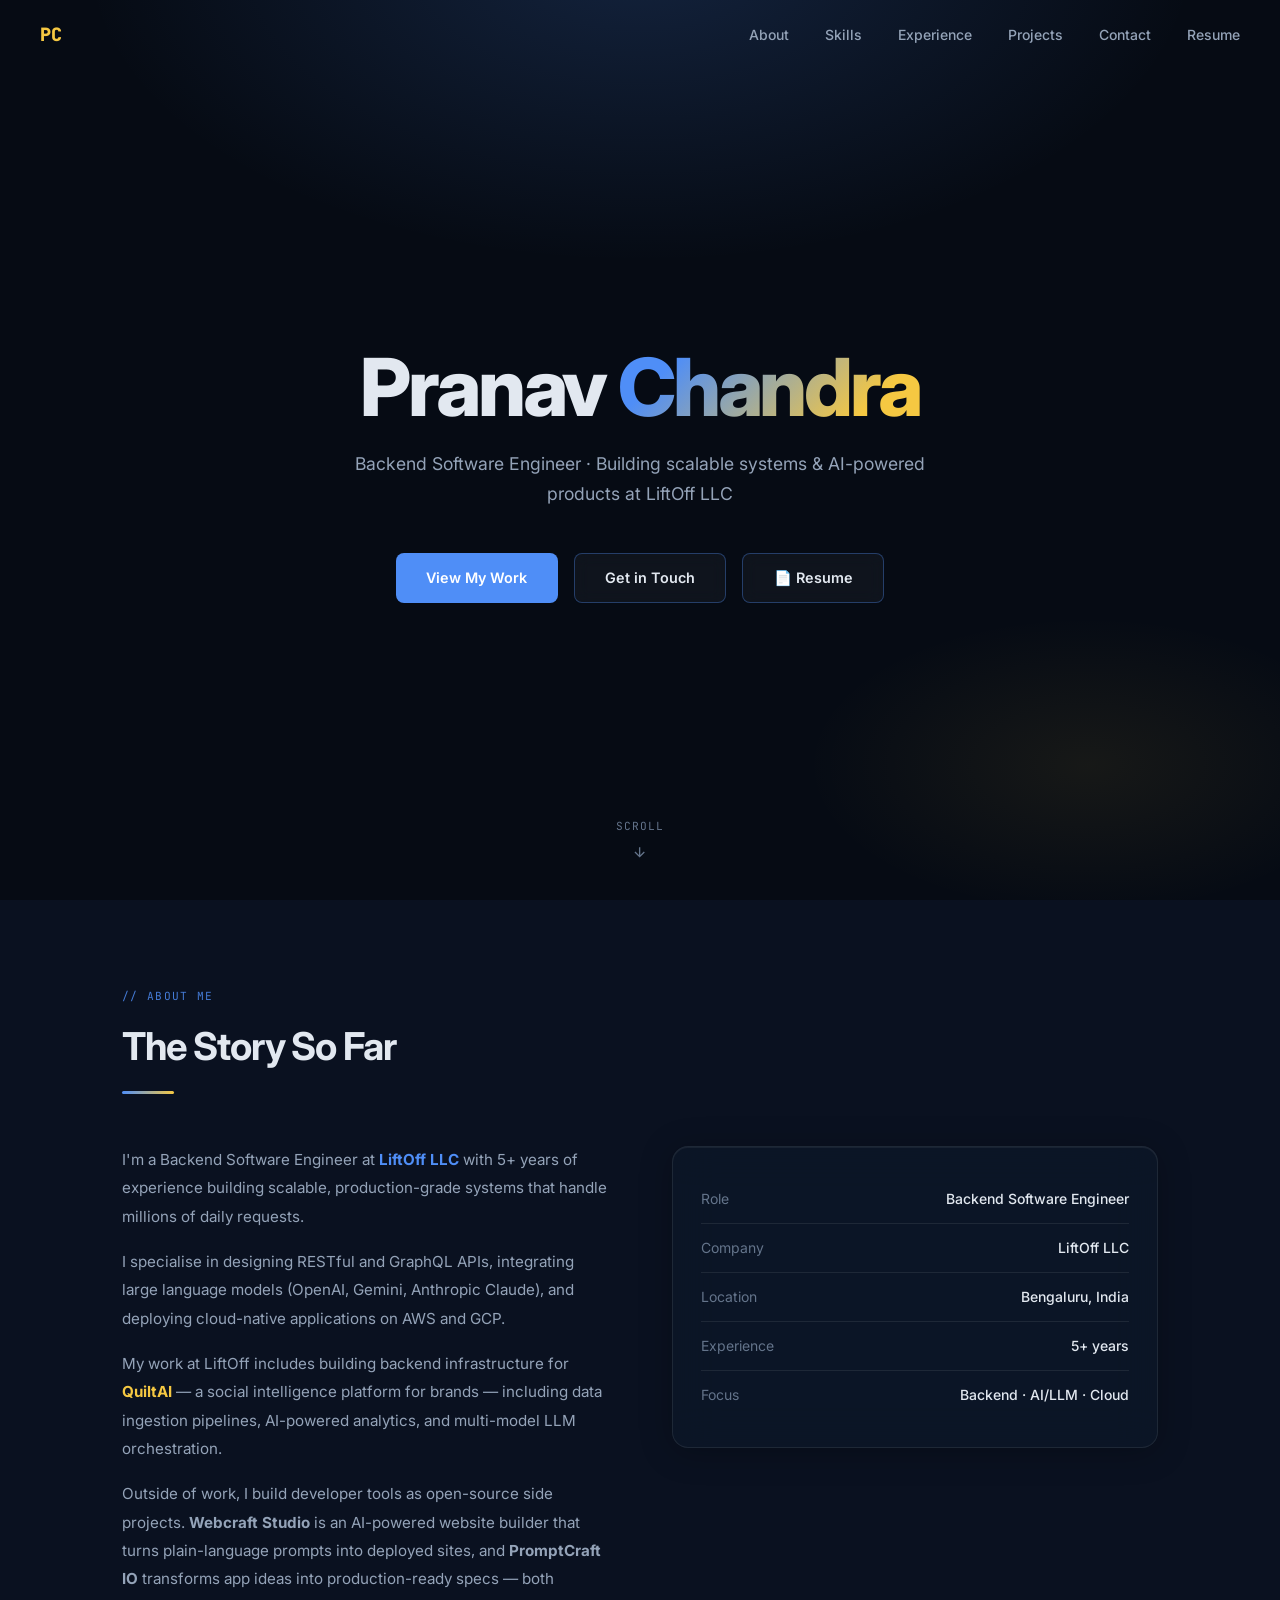
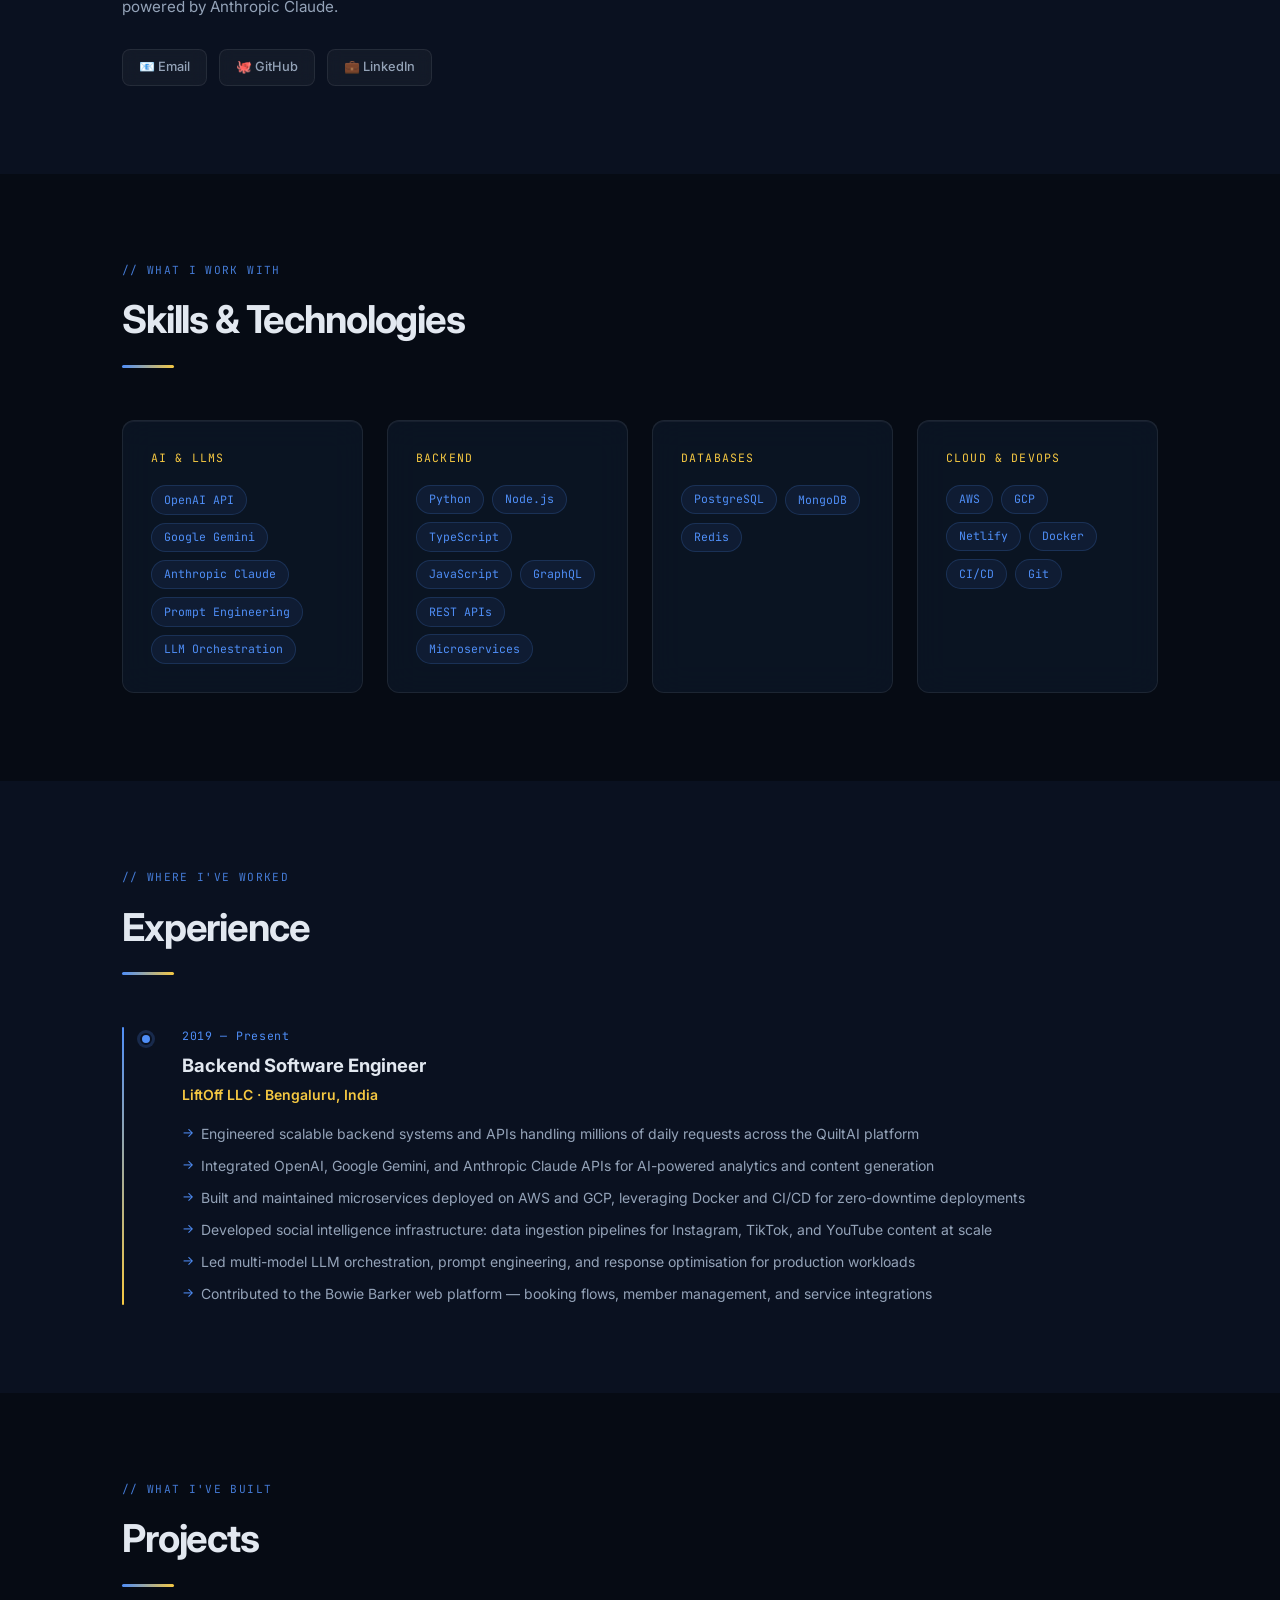
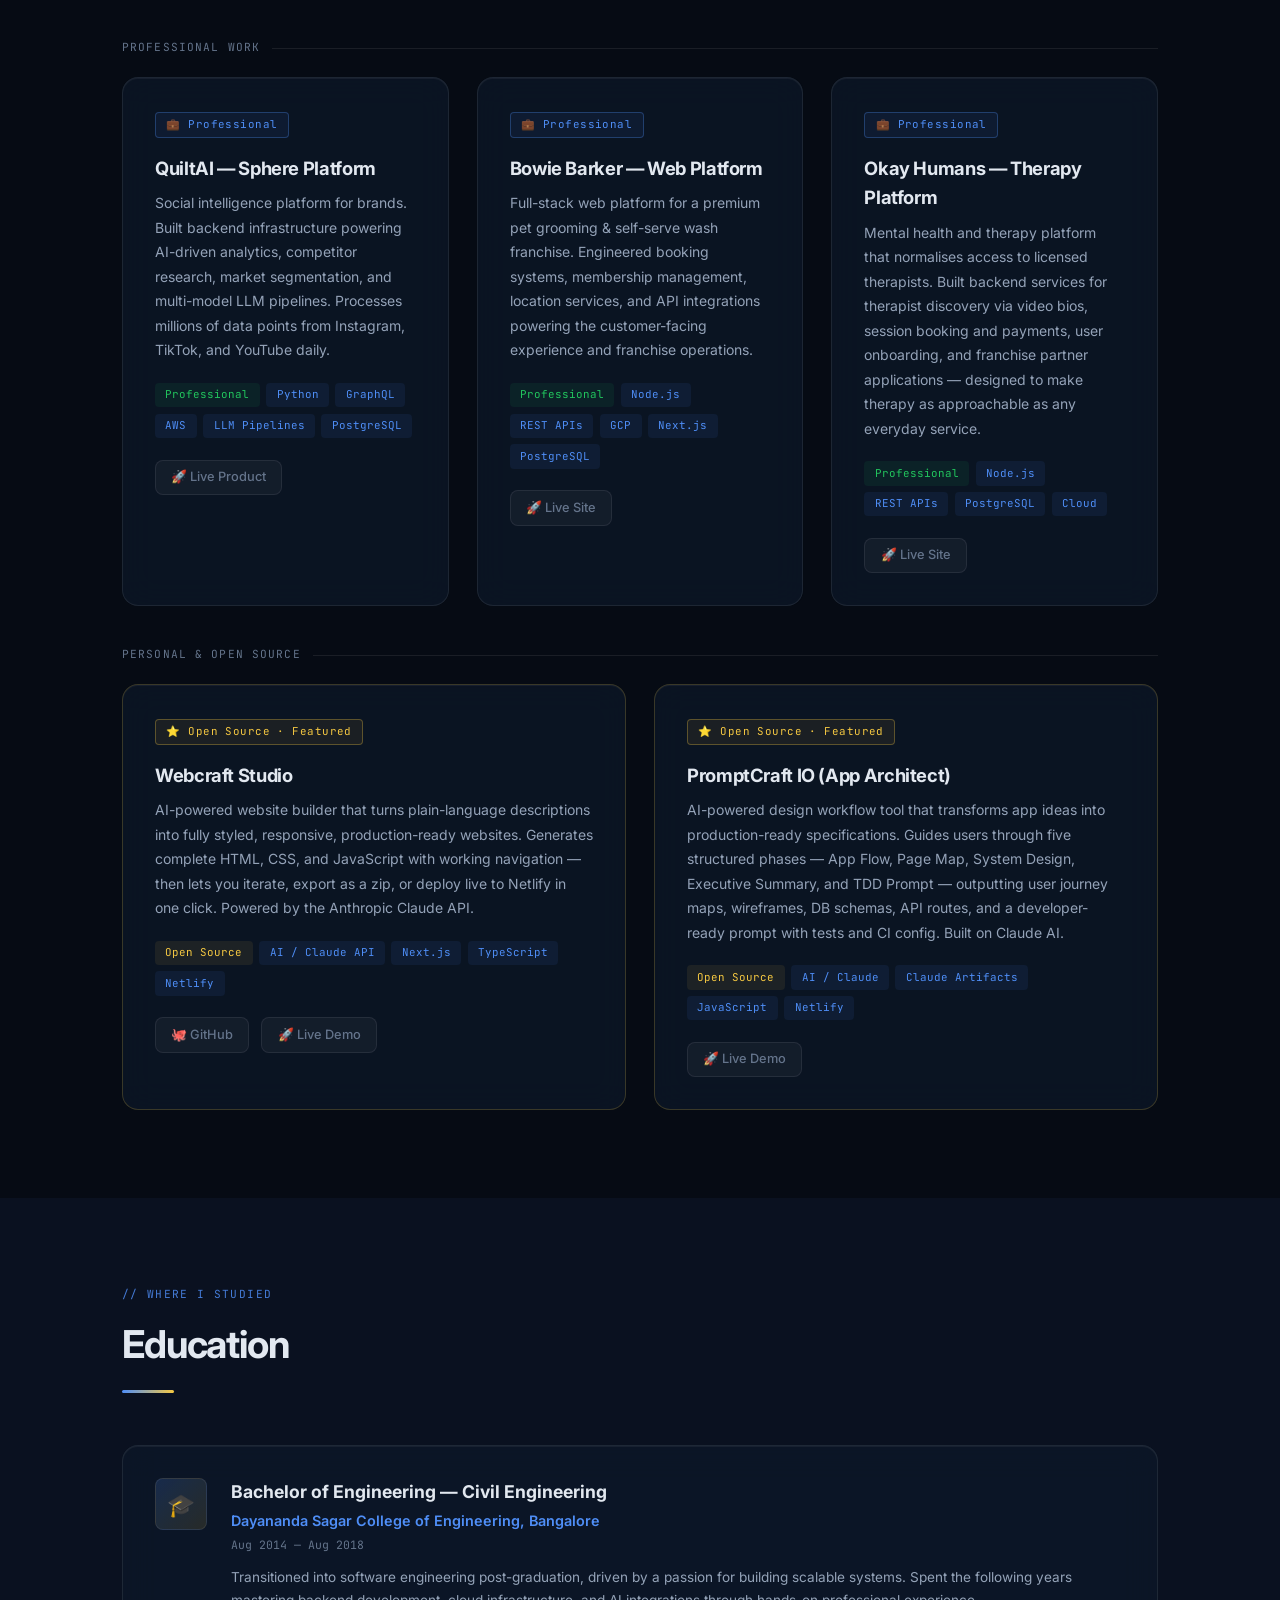
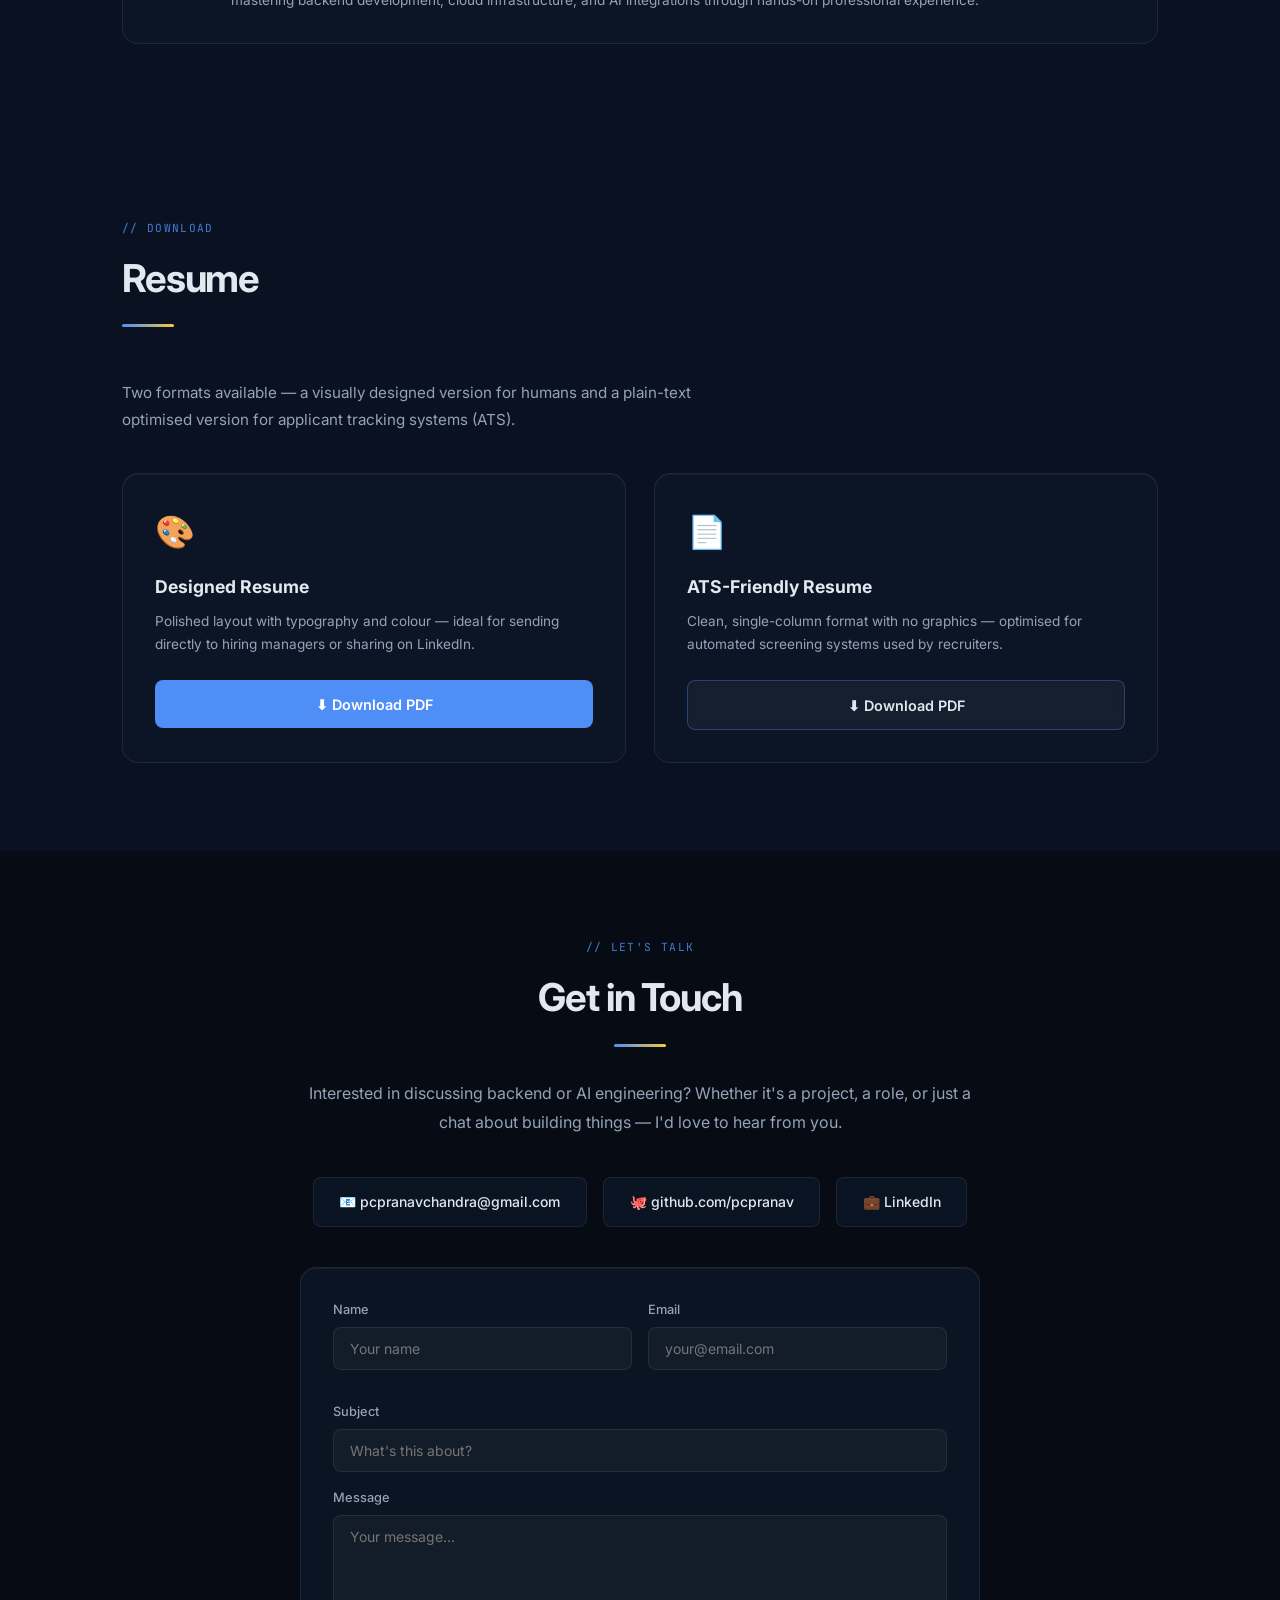
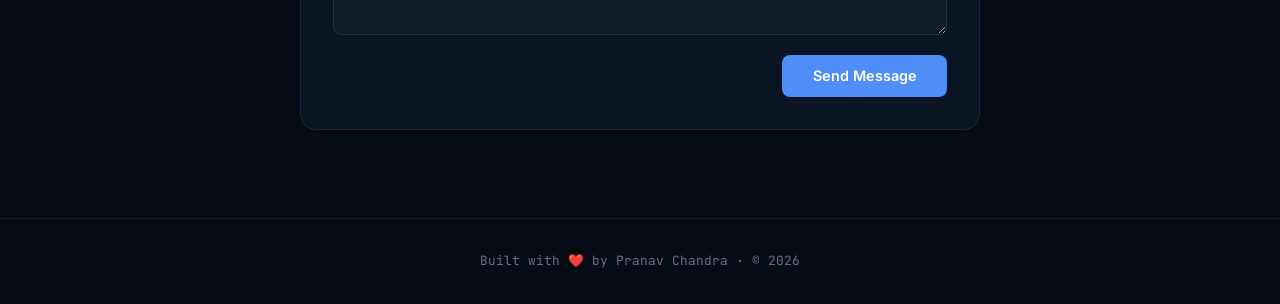
==== index.html @ c8d37055 "Add resume section, PromptCraft IO project, and update descriptions - Add downloadable resume sectio" ====
<!DOCTYPE html>
<html lang="en">
<head>
  <meta charset="UTF-8" />
  <meta name="viewport" content="width=device-width, initial-scale=1.0" />
  <title>Pranav Chandra — Backend Software Engineer</title>

  <!-- SEO Meta -->
  <meta name="description" content="Pranav Chandra — Backend Software Engineer with 5+ years building scalable APIs, AI-powered products, and cloud-native systems on AWS and GCP." />
  <link rel="canonical" href="https://pranav-chandra-portfolio.netlify.app/" />

  <!-- Open Graph -->
  <meta property="og:type"        content="website" />
  <meta property="og:url"         content="https://pranav-chandra-portfolio.netlify.app/" />
  <meta property="og:title"       content="Pranav Chandra — Backend Software Engineer" />
  <meta property="og:description" content="Backend engineer specialising in scalable APIs, LLM integrations, and cloud-native architecture on AWS and GCP." />
  <meta property="og:image"       content="https://pranav-chandra-portfolio.netlify.app/og-image.png" />

  <!-- Twitter Card -->
  <meta name="twitter:card"        content="summary_large_image" />
  <meta name="twitter:title"       content="Pranav Chandra — Backend Software Engineer" />
  <meta name="twitter:description" content="Backend engineer specialising in scalable APIs, LLM integrations, and cloud-native architecture on AWS and GCP." />
  <meta name="twitter:image"       content="https://pranav-chandra-portfolio.netlify.app/og-image.png" />

  <!-- Fonts -->
  <link rel="preconnect" href="https://fonts.googleapis.com" />
  <link rel="preconnect" href="https://fonts.gstatic.com" crossorigin />
  <link href="https://fonts.googleapis.com/css2?family=Inter:wght@300;400;500;600;700;800&family=JetBrains+Mono:wght@400;500&display=swap" rel="stylesheet" />

  <!-- Favicon (inline SVG data URI) -->
  <link rel="icon" href="data:image/svg+xml,<svg xmlns='http://www.w3.org/2000/svg' viewBox='0 0 100 100'><rect width='100' height='100' rx='20' fill='%23060b14'/><text y='.9em' font-size='70' font-family='monospace' font-weight='900' fill='%23f5c842'>PC</text></svg>" />

  <!-- Stylesheet -->
  <link rel="stylesheet" href="styles.css" />

  <!-- JSON-LD Structured Data -->
  <script type="application/ld+json">
  {
    "@context": "https://schema.org",
    "@type": "Person",
    "name": "Pranav Chandra",
    "jobTitle": "Backend Software Engineer",
    "url": "https://pranav-chandra-portfolio.netlify.app/",
    "sameAs": [
      "https://github.com/pcpranav",
      "https://www.linkedin.com/in/pranav-chandra-33b92215b/"
    ],
    "email": "mailto:pcpranavchandra@gmail.com",
    "worksFor": {
      "@type": "Organization",
      "name": "LiftOff LLC"
    },
    "alumniOf": {
      "@type": "CollegeOrUniversity",
      "name": "Dayananda Sagar College of Engineering"
    }
  }
  </script>
</head>
<body>

  <!-- Skip to main content (accessibility) -->
  <a href="#main" class="skip-link">Skip to main content</a>

  <!-- NAVBAR -->
  <nav id="navbar" aria-label="Main navigation">
    <div class="nav-logo">PC</div>

    <!-- Desktop links -->
    <ul class="nav-links" role="list">
      <li><a href="#about">About</a></li>
      <li><a href="#skills">Skills</a></li>
      <li><a href="#experience">Experience</a></li>
      <li><a href="#projects">Projects</a></li>
      <li><a href="#contact">Contact</a></li>
      <li><a href="#resume">Resume</a></li>
    </ul>

    <!-- Hamburger (mobile) -->
    <button class="nav-toggle" id="nav-toggle" aria-label="Toggle navigation menu" aria-expanded="false" aria-controls="nav-drawer">
      <span></span><span></span><span></span>
    </button>
  </nav>

  <!-- Mobile drawer -->
  <ul class="nav-drawer" id="nav-drawer" role="list" aria-label="Mobile navigation">
    <li><a href="#about">About</a></li>
    <li><a href="#skills">Skills</a></li>
    <li><a href="#experience">Experience</a></li>
    <li><a href="#projects">Projects</a></li>
    <li><a href="#contact">Contact</a></li>
    <li><a href="#resume">Resume</a></li>
  </ul>
  <div class="nav-overlay" id="nav-overlay" aria-hidden="true"></div>

  <!-- MAIN CONTENT -->
  <main id="main">

    <!-- HERO -->
    <section id="hero" aria-label="Introduction">
      <div class="hero-inner">
        <h1>Pranav <span>Chandra</span></h1>
        <p class="hero-sub">Backend Software Engineer &middot; Building scalable systems &amp; AI-powered products at LiftOff LLC</p>
        <div class="hero-btns">
          <a href="#projects" class="btn btn-primary">View My Work</a>
          <a href="#contact" class="btn btn-outline">Get in Touch</a>
          <a href="#resume" class="btn btn-outline">&#128196; Resume</a>
        </div>
      </div>
      <div class="hero-scroll" aria-hidden="true">
        <span>scroll</span>
        <svg width="16" height="16" viewBox="0 0 24 24" fill="none" stroke="currentColor" stroke-width="2" aria-hidden="true"><path d="M12 5v14M5 12l7 7 7-7"/></svg>
      </div>
    </section>

    <!-- ABOUT -->
    <section id="about" aria-labelledby="about-heading">
      <div class="container fade-in">
        <div class="section-label">// about me</div>
        <h2 id="about-heading" class="section-title">The Story So Far</h2>
        <div class="section-line"></div>
        <div class="about-grid">
          <div class="about-text">
            <p>I'm a Backend Software Engineer at <strong style="color:var(--blue)">LiftOff LLC</strong> with 5+ years of experience building scalable, production-grade systems that handle millions of daily requests.</p>
            <p>I specialise in designing RESTful and GraphQL APIs, integrating large language models (OpenAI, Gemini, Anthropic Claude), and deploying cloud-native applications on AWS and GCP.</p>
            <p>My work at LiftOff includes building backend infrastructure for <strong style="color:var(--gold)">QuiltAI</strong> — a social intelligence platform for brands — including data ingestion pipelines, AI-powered analytics, and multi-model LLM orchestration.</p>
            <p>Outside of work, I build developer tools as open-source side projects. <strong>Webcraft Studio</strong> is an AI-powered website builder that turns plain-language prompts into deployed sites, and <strong>PromptCraft IO</strong> transforms app ideas into production-ready specs &mdash; both powered by Anthropic Claude.</p>
            <div class="about-links">
              <a href="mailto:pcpranavchandra@gmail.com" class="about-link" aria-label="Send email">&#128231; Email</a>
              <a href="https://github.com/pcpranav" target="_blank" rel="noopener noreferrer" class="about-link" aria-label="GitHub profile">&#128025; GitHub</a>
              <a href="https://www.linkedin.com/in/pranav-chandra-33b92215b/" target="_blank" rel="noopener noreferrer" class="about-link" aria-label="LinkedIn profile">&#128188; LinkedIn</a>
            </div>
          </div>
          <div>
            <div class="about-info" role="list" aria-label="Quick profile info">
              <div class="info-item" role="listitem"><span class="info-key">Role</span><span class="info-val">Backend Software Engineer</span></div>
              <div class="info-item" role="listitem"><span class="info-key">Company</span><span class="info-val">LiftOff LLC</span></div>
              <div class="info-item" role="listitem"><span class="info-key">Location</span><span class="info-val">Bengaluru, India</span></div>
              <div class="info-item" role="listitem"><span class="info-key">Experience</span><span class="info-val">5+ years</span></div>
              <div class="info-item" role="listitem"><span class="info-key">Focus</span><span class="info-val">Backend &middot; AI/LLM &middot; Cloud</span></div>
            </div>
          </div>
        </div>
      </div>
    </section>

    <!-- SKILLS -->
    <section id="skills" aria-labelledby="skills-heading">
      <div class="container fade-in">
        <div class="section-label">// what I work with</div>
        <h2 id="skills-heading" class="section-title">Skills &amp; Technologies</h2>
        <div class="section-line"></div>
        <div class="skills-grid">
          <div class="skill-cat">
            <div class="skill-cat-title">AI &amp; LLMs</div>
            <div class="skill-tags">
              <span class="skill-tag">OpenAI API</span>
              <span class="skill-tag">Google Gemini</span>
              <span class="skill-tag">Anthropic Claude</span>
              <span class="skill-tag">Prompt Engineering</span>
              <span class="skill-tag">LLM Orchestration</span>
            </div>
          </div>
          <div class="skill-cat">
            <div class="skill-cat-title">Backend</div>
            <div class="skill-tags">
              <span class="skill-tag">Python</span>
              <span class="skill-tag">Node.js</span>
              <span class="skill-tag">TypeScript</span>
              <span class="skill-tag">JavaScript</span>
              <span class="skill-tag">GraphQL</span>
              <span class="skill-tag">REST APIs</span>
              <span class="skill-tag">Microservices</span>
            </div>
          </div>
          <div class="skill-cat">
            <div class="skill-cat-title">Databases</div>
            <div class="skill-tags">
              <span class="skill-tag">PostgreSQL</span>
              <span class="skill-tag">MongoDB</span>
              <span class="skill-tag">Redis</span>
            </div>
          </div>
          <div class="skill-cat">
            <div class="skill-cat-title">Cloud &amp; DevOps</div>
            <div class="skill-tags">
              <span class="skill-tag">AWS</span>
              <span class="skill-tag">GCP</span>
              <span class="skill-tag">Netlify</span>
              <span class="skill-tag">Docker</span>
              <span class="skill-tag">CI/CD</span>
              <span class="skill-tag">Git</span>
            </div>
          </div>
        </div>
      </div>
    </section>

    <!-- EXPERIENCE -->
    <section id="experience" aria-labelledby="experience-heading">
      <div class="container fade-in">
        <div class="section-label">// where I've worked</div>
        <h2 id="experience-heading" class="section-title">Experience</h2>
        <div class="section-line"></div>
        <div class="timeline">
          <div class="tl-item">
            <div class="tl-date">2019 &mdash; Present</div>
            <div class="tl-title">Backend Software Engineer</div>
            <div class="tl-company">LiftOff LLC &middot; Bengaluru, India</div>
            <ul class="tl-desc" aria-label="Responsibilities">
              <li>Engineered scalable backend systems and APIs handling millions of daily requests across the QuiltAI platform</li>
              <li>Integrated OpenAI, Google Gemini, and Anthropic Claude APIs for AI-powered analytics and content generation</li>
              <li>Built and maintained microservices deployed on AWS and GCP, leveraging Docker and CI/CD for zero-downtime deployments</li>
              <li>Developed social intelligence infrastructure: data ingestion pipelines for Instagram, TikTok, and YouTube content at scale</li>
              <li>Led multi-model LLM orchestration, prompt engineering, and response optimisation for production workloads</li>
              <li>Contributed to the Bowie Barker web platform — booking flows, member management, and service integrations</li>
            </ul>
          </div>
        </div>
      </div>
    </section>

    <!-- PROJECTS -->
    <section id="projects" aria-labelledby="projects-heading">
      <div class="container fade-in">
        <div class="section-label">// what I've built</div>
        <h2 id="projects-heading" class="section-title">Projects</h2>
        <div class="section-line"></div>

        <!-- Professional work -->
        <div class="proj-sublabel">Professional Work</div>
        <div class="proj-grid">

          <article class="proj-card">
            <div class="proj-badge work">&#128188; Professional</div>
            <h3 class="proj-title">QuiltAI — Sphere Platform</h3>
              <p class="proj-desc">Social intelligence platform for brands. Built backend infrastructure powering AI-driven analytics, competitor research, market segmentation, and multi-model LLM pipelines. Processes millions of data points from Instagram, TikTok, and YouTube daily.</p>
              <div class="proj-tech">
                <span class="tech-tag work">Professional</span>
                <span class="tech-tag">Python</span>
                <span class="tech-tag">GraphQL</span>
                <span class="tech-tag">AWS</span>
                <span class="tech-tag">LLM Pipelines</span>
                <span class="tech-tag">PostgreSQL</span>
              </div>
              <div class="proj-links">
                <a href="https://sphere.quilt.ai/templates" target="_blank" rel="noopener noreferrer" class="proj-link">&#128640; Live Product</a>
              </div>
          </article>

          <article class="proj-card">
            <div class="proj-badge work">&#128188; Professional</div>
            <h3 class="proj-title">Bowie Barker — Web Platform</h3>
              <p class="proj-desc">Full-stack web platform for a premium pet grooming &amp; self-serve wash franchise. Engineered booking systems, membership management, location services, and API integrations powering the customer-facing experience and franchise operations.</p>
              <div class="proj-tech">
                <span class="tech-tag work">Professional</span>
                <span class="tech-tag">Node.js</span>
                <span class="tech-tag">REST APIs</span>
                <span class="tech-tag">GCP</span>
                <span class="tech-tag">Next.js</span>
                <span class="tech-tag">PostgreSQL</span>
              </div>
              <div class="proj-links">
                <a href="https://www.bowiebarker.com" target="_blank" rel="noopener noreferrer" class="proj-link">&#128640; Live Site</a>
              </div>
          </article>

          <article class="proj-card">
            <div class="proj-badge work">&#128188; Professional</div>
            <h3 class="proj-title">Okay Humans &mdash; Therapy Platform</h3>
              <p class="proj-desc">Mental health and therapy platform that normalises access to licensed therapists. Built backend services for therapist discovery via video bios, session booking and payments, user onboarding, and franchise partner applications &mdash; designed to make therapy as approachable as any everyday service.</p>
              <div class="proj-tech">
                <span class="tech-tag work">Professional</span>
                <span class="tech-tag">Node.js</span>
                <span class="tech-tag">REST APIs</span>
                <span class="tech-tag">PostgreSQL</span>
                <span class="tech-tag">Cloud</span>
              </div>
              <div class="proj-links">
                <a href="https://okayhuman.vercel.app/" target="_blank" rel="noopener noreferrer" class="proj-link">&#128640; Live Site</a>
              </div>
          </article>
        </div>

        <!-- Personal open-source -->
        <div class="proj-sublabel">Personal &amp; Open Source</div>
        <div class="proj-grid">

          <article class="proj-card featured">
            <div class="proj-badge">&#11088; Open Source &middot; Featured</div>
            <h3 class="proj-title">Webcraft Studio</h3>
              <p class="proj-desc">AI-powered website builder that turns plain-language descriptions into fully styled, responsive, production-ready websites. Generates complete HTML, CSS, and JavaScript with working navigation &mdash; then lets you iterate, export as a zip, or deploy live to Netlify in one click. Powered by the Anthropic Claude API.</p>
              <div class="proj-tech">
                <span class="tech-tag os">Open Source</span>
                <span class="tech-tag">AI / Claude API</span>
                <span class="tech-tag">Next.js</span>
                <span class="tech-tag">TypeScript</span>
                <span class="tech-tag">Netlify</span>
              </div>
              <div class="proj-links">
                <a href="https://github.com/pcpranav/sitecraft" target="_blank" rel="noopener noreferrer" class="proj-link">&#128025; GitHub</a>
                <a href="https://wiz-craft.netlify.app" target="_blank" rel="noopener noreferrer" class="proj-link">&#128640; Live Demo</a>
              </div>
          </article>

          <article class="proj-card featured">
            <div class="proj-badge">&#11088; Open Source &middot; Featured</div>
            <h3 class="proj-title">PromptCraft IO (App Architect)</h3>
              <p class="proj-desc">AI-powered design workflow tool that transforms app ideas into production-ready specifications. Guides users through five structured phases &mdash; App Flow, Page Map, System Design, Executive Summary, and TDD Prompt &mdash; outputting user journey maps, wireframes, DB schemas, API routes, and a developer-ready prompt with tests and CI config. Built on Claude AI.</p>
              <div class="proj-tech">
                <span class="tech-tag os">Open Source</span>
                <span class="tech-tag">AI / Claude</span>
                <span class="tech-tag">Claude Artifacts</span>
                <span class="tech-tag">JavaScript</span>
                <span class="tech-tag">Netlify</span>
              </div>
              <div class="proj-links">
                <a href="https://promptcraft-io.netlify.app" target="_blank" rel="noopener noreferrer" class="proj-link">&#128640; Live Demo</a>
              </div>
          </article>

        </div>
      </div>
    </section>

    <!-- EDUCATION -->
    <section id="education" aria-labelledby="education-heading">
      <div class="container fade-in">
        <div class="section-label">// where I studied</div>
        <h2 id="education-heading" class="section-title">Education</h2>
        <div class="section-line"></div>
        <div class="edu-card">
          <div class="edu-icon" aria-hidden="true">&#127891;</div>
          <div>
            <div class="edu-degree">Bachelor of Engineering &mdash; Civil Engineering</div>
            <div class="edu-school">Dayananda Sagar College of Engineering, Bangalore</div>
            <div class="edu-date">Aug 2014 &mdash; Aug 2018</div>
            <p class="edu-note">Transitioned into software engineering post-graduation, driven by a passion for building scalable systems. Spent the following years mastering backend development, cloud infrastructure, and AI integrations through hands-on professional experience.</p>
          </div>
        </div>
      </div>
    </section>

    <!-- RESUME -->
    <section id="resume" aria-labelledby="resume-heading">
      <div class="container fade-in">
        <div class="section-label">// download</div>
        <h2 id="resume-heading" class="section-title">Resume</h2>
        <div class="section-line"></div>
        <p class="resume-desc">Two formats available &mdash; a visually designed version for humans and a plain-text optimised version for applicant tracking systems (ATS).</p>
        <div class="resume-grid">
          <div class="resume-card">
            <div class="resume-icon" aria-hidden="true">&#127912;</div>
            <h3 class="resume-card-title">Designed Resume</h3>
            <p class="resume-card-desc">Polished layout with typography and colour &mdash; ideal for sending directly to hiring managers or sharing on LinkedIn.</p>
            <a href="resume/Pranav_Chandra_Resume.pdf" download class="btn btn-primary resume-btn">&#11015; Download PDF</a>
          </div>
          <div class="resume-card">
            <div class="resume-icon" aria-hidden="true">&#128196;</div>
            <h3 class="resume-card-title">ATS-Friendly Resume</h3>
            <p class="resume-card-desc">Clean, single-column format with no graphics &mdash; optimised for automated screening systems used by recruiters.</p>
            <a href="resume/Pranav_Chandra_Resume_ATS.pdf" download class="btn btn-outline resume-btn">&#11015; Download PDF</a>
          </div>
        </div>
      </div>
    </section>

    <!-- CONTACT -->
    <section id="contact" aria-labelledby="contact-heading">
      <div class="container fade-in">
        <div class="contact-inner">
          <div class="section-label" style="text-align:center">// let's talk</div>
          <h2 id="contact-heading" class="section-title">Get in Touch</h2>
          <div class="section-line" style="margin: 1rem auto 2rem"></div>
          <p class="contact-desc">Interested in discussing backend or AI engineering? Whether it's a project, a role, or just a chat about building things &mdash; I'd love to hear from you.</p>
          <div class="contact-links">
            <a href="mailto:pcpranavchandra@gmail.com" class="contact-link" aria-label="Send email">&#128231; pcpranavchandra@gmail.com</a>
            <a href="https://github.com/pcpranav" target="_blank" rel="noopener noreferrer" class="contact-link" aria-label="GitHub profile">&#128025; github.com/pcpranav</a>
            <a href="https://www.linkedin.com/in/pranav-chandra-33b92215b/" target="_blank" rel="noopener noreferrer" class="contact-link" aria-label="LinkedIn profile">&#128188; LinkedIn</a>
          </div>

          <!-- Netlify contact form -->
          <form
            id="contact-form"
            class="contact-form"
            name="contact"
            method="POST"
            data-netlify="true"
            data-netlify-honeypot="bot-field"
            novalidate
          >
            <input type="hidden" name="form-name" value="contact" />
            <p style="display:none"><label>Don't fill this out: <input name="bot-field" /></label></p>
            <div class="form-row">
              <div class="form-group">
                <label for="contact-name">Name</label>
                <input id="contact-name" type="text" name="name" placeholder="Your name" required autocomplete="name" />
              </div>
              <div class="form-group">
                <label for="contact-email">Email</label>
                <input id="contact-email" type="email" name="email" placeholder="your@email.com" required autocomplete="email" />
              </div>
            </div>
            <div class="form-group">
              <label for="contact-subject">Subject</label>
              <input id="contact-subject" type="text" name="subject" placeholder="What's this about?" required />
            </div>
            <div class="form-group">
              <label for="contact-message">Message</label>
              <textarea id="contact-message" name="message" placeholder="Your message..." required></textarea>
            </div>
            <div class="form-submit">
              <button type="submit" class="btn btn-primary">Send Message</button>
            </div>
          </form>
          <div id="form-success" style="display:none; margin-top:1.5rem; padding:1rem 1.5rem; background:rgba(34,197,94,0.1); border:1px solid rgba(34,197,94,0.3); border-radius:8px; color:#22c55e; font-size:0.9rem;">
            &#10003; Message sent! I'll get back to you soon.
          </div>
        </div>
      </div>
    </section>

  </main>

  <!-- FOOTER -->
  <footer>
    <p>Built with &#10084;&#65039; by Pranav Chandra &middot; &copy; 2026</p>
  </footer>

  <!-- Deferred JS -->
  <script src="script.js" defer></script>

</body>
</html>
---- styles.css ----
/* ================================================================
   PRANAV CHANDRA — PORTFOLIO | styles.css
   Professional glassmorphism dark theme
   ================================================================ */

/* ------ RESET & BASE ------ */
*, *::before, *::after { box-sizing: border-box; margin: 0; padding: 0; }

:root {
  --bg:        #060b14;
  --bg2:       #0a1120;
  --card:      rgba(13, 24, 41, 0.72);
  --glass:     rgba(255, 255, 255, 0.04);
  --border:    rgba(255, 255, 255, 0.08);
  --border-b:  rgba(79, 142, 247, 0.35);
  --blue:      #4f8ef7;
  --blue-dim:  rgba(79, 142, 247, 0.12);
  --gold:      #f5c842;
  --gold-dim:  rgba(245, 200, 66, 0.1);
  --green:     #22c55e;
  --text:      #e2e8f0;
  --muted:     #64748b;
  --sub:       #94a3b8;
  --font:      'Inter', sans-serif;
  --mono:      'JetBrains Mono', monospace;
  --r-sm: 8px; --r-md: 12px; --r-lg: 16px;
}

html { scroll-behavior: smooth; }

body {
  font-family: var(--font);
  background: var(--bg);
  color: var(--text);
  line-height: 1.6;
  -webkit-font-smoothing: antialiased;
  overflow-x: hidden;
}

a { color: var(--blue); text-decoration: none; transition: color 0.2s; }
a:hover { color: var(--gold); }

/* ------ SKIP LINK ------ */
.skip-link {
  position: absolute; top: -100px; left: 1rem;
  background: var(--blue); color: #fff;
  padding: 0.5rem 1rem; border-radius: var(--r-sm);
  font-weight: 600; z-index: 9999; transition: top 0.2s;
}
.skip-link:focus { top: 1rem; }

/* ------ NAVBAR ------ */
#navbar {
  position: fixed; top: 0; left: 0; right: 0; z-index: 200;
  display: flex; align-items: center; justify-content: space-between;
  padding: 1.25rem 2.5rem;
  transition: all 0.35s ease;
}
#navbar.scrolled {
  background: rgba(6, 11, 20, 0.88);
  backdrop-filter: blur(24px);
  -webkit-backdrop-filter: blur(24px);
  border-bottom: 1px solid var(--border);
  padding: 0.875rem 2.5rem;
  box-shadow: 0 4px 40px rgba(0, 0, 0, 0.35);
}
.nav-logo {
  font-weight: 800; font-size: 1.15rem; color: var(--gold);
  letter-spacing: -0.02em; font-family: var(--mono);
}
.nav-links { display: flex; gap: 2.25rem; list-style: none; }
.nav-links a {
  color: var(--sub); font-size: 0.875rem; font-weight: 500;
  position: relative; padding-bottom: 2px;
}
.nav-links a::after {
  content: ''; position: absolute; bottom: -2px; left: 0; right: 100%;
  height: 1px; background: var(--blue); transition: right 0.25s;
}
.nav-links a:hover { color: var(--text); }
.nav-links a:hover::after { right: 0; }

/* Hamburger button */
.nav-toggle {
  display: none; flex-direction: column; justify-content: center;
  gap: 5px; width: 32px; height: 32px;
  cursor: pointer; background: none; border: none; padding: 4px; z-index: 201;
}
.nav-toggle span { display: block; height: 2px; background: var(--text); border-radius: 2px; transition: all 0.3s; }
.nav-toggle.open span:nth-child(1) { transform: translateY(7px) rotate(45deg); }
.nav-toggle.open span:nth-child(2) { opacity: 0; }
.nav-toggle.open span:nth-child(3) { transform: translateY(-7px) rotate(-45deg); }

/* Mobile nav drawer */
.nav-drawer {
  position: fixed; top: 0; right: -100%; bottom: 0;
  width: min(320px, 85vw);
  background: rgba(6, 11, 20, 0.97);
  backdrop-filter: blur(24px); -webkit-backdrop-filter: blur(24px);
  border-left: 1px solid var(--border); z-index: 199;
  display: flex; flex-direction: column;
  justify-content: center; align-items: center; gap: 2.5rem;
  transition: right 0.35s cubic-bezier(0.4, 0, 0.2, 1);
  list-style: none;
}
.nav-drawer.open { right: 0; }
.nav-drawer li a { font-size: 1.2rem; font-weight: 600; color: var(--sub); }
.nav-drawer li a:hover { color: var(--text); }

.nav-overlay {
  position: fixed; inset: 0; background: rgba(0, 0, 0, 0.55);
  z-index: 198; opacity: 0; pointer-events: none; transition: opacity 0.3s;
}
.nav-overlay.open { opacity: 1; pointer-events: all; }

/* ------ HERO ------ */
#hero {
  min-height: 100vh; display: flex; align-items: center;
  justify-content: center; text-align: center;
  padding: 8rem 2rem 5rem; position: relative; overflow: hidden;
}
#hero::before {
  content: ''; position: absolute; inset: 0; pointer-events: none;
  background:
    radial-gradient(ellipse 70% 55% at 50% -5%, rgba(79,142,247,0.18) 0%, transparent 62%),
    radial-gradient(ellipse 40% 30% at 85% 85%, rgba(245,200,66,0.07) 0%, transparent 55%);
}
.hero-inner { position: relative; z-index: 1; max-width: 720px; }

h1 {
  font-size: clamp(2.8rem, 7vw, 5rem);
  font-weight: 800; letter-spacing: -0.04em; line-height: 1.05; margin-bottom: 1.25rem;
}
h1 span {
  background: linear-gradient(135deg, var(--blue) 20%, var(--gold) 80%);
  -webkit-background-clip: text; -webkit-text-fill-color: transparent; background-clip: text;
}

.hero-sub {
  font-size: 1.1rem; color: var(--sub); max-width: 580px;
  margin: 0 auto 2.75rem; font-weight: 400; line-height: 1.7;
}
.hero-btns { display: flex; gap: 1rem; justify-content: center; flex-wrap: wrap; }

.hero-scroll {
  position: absolute; bottom: 2.5rem; left: 50%; transform: translateX(-50%);
  display: flex; flex-direction: column; align-items: center; gap: 0.5rem;
  color: var(--muted); font-size: 0.7rem; font-family: var(--mono);
  letter-spacing: 0.1em; text-transform: uppercase;
  animation: bounce 2.5s ease-in-out infinite; transition: opacity 0.4s;
}
.hero-scroll.hidden { opacity: 0; pointer-events: none; }

@keyframes bounce {
  0%, 100% { transform: translateX(-50%) translateY(0); }
  50% { transform: translateX(-50%) translateY(-7px); }
}

/* ------ BUTTONS ------ */
.btn {
  display: inline-flex; align-items: center; gap: 0.4rem;
  padding: 0.8rem 1.9rem; border-radius: var(--r-sm);
  font-weight: 600; font-size: 0.9rem; transition: all 0.22s;
  cursor: pointer; border: none; white-space: nowrap; font-family: var(--font);
}
.btn-primary { background: var(--blue); color: #fff; }
.btn-primary:hover {
  background: #3b7ef0; transform: translateY(-2px);
  box-shadow: 0 8px 28px rgba(79,142,247,0.4); color: #fff;
}
.btn-outline {
  background: var(--glass); color: var(--text);
  border: 1px solid var(--border-b); backdrop-filter: blur(8px);
}
.btn-outline:hover {
  background: var(--blue-dim); border-color: var(--blue);
  color: var(--blue); transform: translateY(-2px);
}

/* ------ SECTIONS ------ */
section { padding: 5.5rem 0; }
.container { max-width: 1100px; margin: 0 auto; padding: 0 2rem; }

.section-label {
  font-family: var(--mono); font-size: 0.7rem; color: var(--blue);
  letter-spacing: 0.12em; text-transform: uppercase; margin-bottom: 0.6rem; opacity: 0.85;
}
.section-title {
  font-size: clamp(1.75rem, 3.5vw, 2.4rem); font-weight: 700;
  letter-spacing: -0.03em; margin-bottom: 0.9rem;
}
.section-line {
  width: 52px; height: 3px;
  background: linear-gradient(90deg, var(--blue), var(--gold));
  border-radius: 2px; margin-bottom: 3.25rem;
}

/* ------ ABOUT ------ */
#about { background: var(--bg2); }
.about-grid { display: grid; grid-template-columns: 1fr 1fr; gap: 4rem; align-items: start; }
.about-text p { color: var(--sub); line-height: 1.85; margin-bottom: 1.1rem; font-size: 0.95rem; }
.about-links { display: flex; flex-wrap: wrap; gap: 0.75rem; margin-top: 1.75rem; }
.about-link {
  display: inline-flex; align-items: center; gap: 0.4rem;
  padding: 0.45rem 1rem; border-radius: var(--r-sm);
  background: var(--glass); border: 1px solid var(--border);
  font-size: 0.8rem; color: var(--sub); font-weight: 500;
  transition: all 0.2s; backdrop-filter: blur(8px);
}
.about-link:hover { border-color: var(--blue); color: var(--blue); background: var(--blue-dim); }

/* Info panel — glass effect */
.about-info {
  background: var(--card); border: 1px solid var(--border);
  border-radius: var(--r-lg); padding: 1.75rem;
  backdrop-filter: blur(20px); -webkit-backdrop-filter: blur(20px);
  box-shadow: inset 0 1px 0 rgba(255,255,255,0.06), 0 4px 32px rgba(0,0,0,0.25);
}
.info-item {
  display: flex; justify-content: space-between; align-items: center;
  padding: 0.8rem 0; border-bottom: 1px solid var(--border); font-size: 0.875rem;
}
.info-item:last-child { border-bottom: none; }
.info-key { color: var(--muted); }
.info-val { color: var(--text); font-weight: 500; }

/* ------ SKILLS ------ */
.skills-grid { display: grid; grid-template-columns: repeat(auto-fit, minmax(230px, 1fr)); gap: 1.5rem; }
.skill-cat {
  background: var(--card); border: 1px solid var(--border);
  border-radius: var(--r-md); padding: 1.75rem;
  backdrop-filter: blur(16px); -webkit-backdrop-filter: blur(16px);
  box-shadow: inset 0 1px 0 rgba(255,255,255,0.05);
  transition: border-color 0.25s, box-shadow 0.25s;
}
.skill-cat:hover {
  border-color: rgba(79,142,247,0.35);
  box-shadow: 0 4px 24px rgba(0,0,0,0.2), inset 0 1px 0 rgba(255,255,255,0.07);
}
.skill-cat-title {
  font-size: 0.72rem; font-family: var(--mono); color: var(--gold);
  text-transform: uppercase; letter-spacing: 0.1em; margin-bottom: 1.1rem;
}
.skill-tags { display: flex; flex-wrap: wrap; gap: 0.5rem; }
.skill-tag {
  font-size: 0.72rem; padding: 0.28rem 0.75rem; border-radius: 20px;
  background: rgba(79,142,247,0.08); border: 1px solid rgba(79,142,247,0.18);
  color: var(--blue); font-family: var(--mono);
}

/* ------ EXPERIENCE ------ */
#experience { background: var(--bg2); }
.timeline { position: relative; padding-left: 1.5rem; }
.timeline::before {
  content: ''; position: absolute; left: 0; top: 0; bottom: 0; width: 2px;
  background: linear-gradient(180deg, var(--blue) 0%, var(--gold) 100%); border-radius: 2px;
}
.tl-item { position: relative; padding: 0 0 3rem 2.25rem; }
.tl-item:last-child { padding-bottom: 0; }
.tl-item::before {
  content: ''; position: absolute; left: -6px; top: 6px;
  width: 12px; height: 12px; border-radius: 50%;
  background: var(--blue); border: 2px solid var(--bg2);
  box-shadow: 0 0 0 3px rgba(79,142,247,0.2);
}
.tl-date { font-family: var(--mono); font-size: 0.72rem; color: var(--blue); letter-spacing: 0.06em; margin-bottom: 0.35rem; }
.tl-title { font-size: 1.15rem; font-weight: 700; margin-bottom: 0.2rem; }
.tl-company { font-size: 0.875rem; color: var(--gold); font-weight: 600; margin-bottom: 1rem; }
.tl-desc { list-style: none; display: flex; flex-direction: column; gap: 0.55rem; }
.tl-desc li { font-size: 0.875rem; color: var(--sub); padding-left: 1.2rem; position: relative; line-height: 1.65; }
.tl-desc li::before { content: '→'; position: absolute; left: 0; color: var(--blue); font-size: 0.8rem; }

/* ------ PROJECTS ------ */
.proj-sublabel {
  font-family: var(--mono); font-size: 0.7rem; color: var(--muted);
  text-transform: uppercase; letter-spacing: 0.1em;
  display: flex; align-items: center; gap: 0.75rem;
  margin: 2.5rem 0 1.25rem;
}
.proj-sublabel::after { content: ''; flex: 1; height: 1px; background: var(--border); }

.proj-grid { display: grid; grid-template-columns: repeat(auto-fit, minmax(310px, 1fr)); gap: 1.75rem; }
.proj-card {
  background: var(--card); border: 1px solid var(--border); border-radius: var(--r-lg);
  padding: 2rem; transition: all 0.3s; position: relative; overflow: hidden;
  backdrop-filter: blur(16px); -webkit-backdrop-filter: blur(16px);
  box-shadow: inset 0 1px 0 rgba(255,255,255,0.05);
}
.proj-card::before {
  content: ''; position: absolute; inset: 0; pointer-events: none;
  background: linear-gradient(135deg, rgba(79,142,247,0.04), rgba(245,200,66,0.03));
  opacity: 0; transition: opacity 0.3s;
}
.proj-card:hover {
  border-color: rgba(79,142,247,0.4); transform: translateY(-5px);
  box-shadow: 0 20px 60px rgba(0,0,0,0.4), inset 0 1px 0 rgba(255,255,255,0.08);
}
.proj-card:hover::before { opacity: 1; }
.proj-card.featured { border-color: rgba(245,200,66,0.2); }
.proj-card.featured:hover { border-color: rgba(245,200,66,0.45); }

.proj-badge {
  display: inline-flex; align-items: center; gap: 0.3rem;
  font-family: var(--mono); font-size: 0.68rem; color: var(--gold);
  border: 1px solid rgba(245,200,66,0.3); background: rgba(245,200,66,0.07);
  padding: 0.2rem 0.65rem; border-radius: 4px; margin-bottom: 1rem; letter-spacing: 0.04em;
}
.proj-badge.work {
  color: var(--blue); border-color: rgba(79,142,247,0.3); background: rgba(79,142,247,0.07);
}
.proj-title { font-size: 1.15rem; font-weight: 700; margin-bottom: 0.5rem; letter-spacing: -0.02em; }
.proj-desc { font-size: 0.875rem; color: var(--sub); line-height: 1.75; margin-bottom: 1.25rem; }
.proj-tech { display: flex; flex-wrap: wrap; gap: 0.4rem; margin-bottom: 1.35rem; }
.tech-tag {
  font-size: 0.68rem; font-family: var(--mono); padding: 0.22rem 0.65rem;
  border-radius: 4px; background: rgba(79,142,247,0.08); color: var(--blue);
}
.tech-tag.os { background: rgba(245,200,66,0.08); color: var(--gold); }
.tech-tag.work { background: rgba(34,197,94,0.08); color: var(--green); }
.proj-links { display: flex; gap: 0.75rem; flex-wrap: wrap; }
.proj-link {
  font-size: 0.8rem; padding: 0.4rem 0.95rem; border-radius: var(--r-sm);
  border: 1px solid var(--border); color: var(--muted);
  transition: all 0.2s; display: inline-flex; align-items: center; gap: 0.35rem;
  font-weight: 500; background: var(--glass);
}
.proj-link:hover { border-color: var(--blue); color: var(--blue); background: var(--blue-dim); }

/* ------ EDUCATION ------ */
#education { background: var(--bg2); }
.edu-card {
  background: var(--card); border: 1px solid var(--border); border-radius: var(--r-lg);
  padding: 2rem; display: flex; align-items: flex-start; gap: 1.5rem;
  backdrop-filter: blur(16px); -webkit-backdrop-filter: blur(16px);
  box-shadow: inset 0 1px 0 rgba(255,255,255,0.05); transition: border-color 0.25s;
}
.edu-card:hover { border-color: rgba(79,142,247,0.3); }
.edu-icon {
  width: 52px; height: 52px;
  background: linear-gradient(135deg, rgba(79,142,247,0.18), rgba(245,200,66,0.12));
  border: 1px solid var(--border); border-radius: var(--r-sm);
  display: flex; align-items: center; justify-content: center; font-size: 1.4rem; flex-shrink: 0;
}
.edu-degree { font-size: 1.1rem; font-weight: 700; margin-bottom: 0.2rem; }
.edu-school { color: var(--blue); font-size: 0.9rem; font-weight: 600; margin-bottom: 0.25rem; }
.edu-date { font-family: var(--mono); font-size: 0.72rem; color: var(--muted); margin-bottom: 0.75rem; }
.edu-note { font-size: 0.85rem; color: var(--sub); line-height: 1.65; }

/* ------ RESUME ------ */
#resume { background: var(--bg2); }
.resume-desc { color: var(--sub); font-size: 0.95rem; line-height: 1.8; margin-bottom: 2.5rem; max-width: 640px; }
.resume-grid { display: grid; grid-template-columns: 1fr 1fr; gap: 1.75rem; }
.resume-card {
  background: var(--card); border: 1px solid var(--border); border-radius: var(--r-lg);
  padding: 2rem; backdrop-filter: blur(16px); -webkit-backdrop-filter: blur(16px);
  box-shadow: inset 0 1px 0 rgba(255,255,255,0.05); transition: border-color 0.25s;
}
.resume-card:hover { border-color: rgba(79,142,247,0.35); }
.resume-icon { font-size: 2rem; margin-bottom: 1rem; }
.resume-card-title { font-size: 1.1rem; font-weight: 700; margin-bottom: 0.5rem; }
.resume-card-desc { font-size: 0.85rem; color: var(--sub); line-height: 1.7; margin-bottom: 1.5rem; }
.resume-btn { width: 100%; justify-content: center; }

@media (max-width: 768px) {
  .resume-grid { grid-template-columns: 1fr; }
}

/* ------ CONTACT ------ */
.contact-inner { max-width: 680px; margin: 0 auto; text-align: center; }
.contact-desc { color: var(--sub); font-size: 1rem; margin-bottom: 2.5rem; line-height: 1.8; }
.contact-links { display: flex; gap: 1rem; justify-content: center; flex-wrap: wrap; margin-bottom: 2.5rem; }
.contact-link {
  display: inline-flex; align-items: center; gap: 0.5rem;
  padding: 0.8rem 1.6rem; border-radius: var(--r-sm);
  border: 1px solid var(--border); color: var(--text); font-weight: 500; font-size: 0.875rem;
  transition: all 0.22s; background: var(--card); backdrop-filter: blur(12px);
}
.contact-link:hover {
  border-color: var(--blue); color: var(--blue); background: var(--blue-dim);
  transform: translateY(-2px); box-shadow: 0 6px 24px rgba(79,142,247,0.15);
}

/* Contact form */
.contact-form {
  background: var(--card); border: 1px solid var(--border); border-radius: var(--r-lg);
  padding: 2rem; text-align: left; backdrop-filter: blur(16px);
  -webkit-backdrop-filter: blur(16px); box-shadow: inset 0 1px 0 rgba(255,255,255,0.05);
}
.form-row { display: grid; grid-template-columns: 1fr 1fr; gap: 1rem; margin-bottom: 1rem; }
.form-group { display: flex; flex-direction: column; gap: 0.4rem; margin-bottom: 1rem; }
.form-group:last-of-type { margin-bottom: 0; }
.form-group label { font-size: 0.8rem; color: var(--sub); font-weight: 500; }
.form-group input, .form-group textarea {
  background: rgba(255,255,255,0.04); border: 1px solid var(--border);
  border-radius: var(--r-sm); padding: 0.75rem 1rem; color: var(--text);
  font-family: var(--font); font-size: 0.875rem; outline: none;
  transition: border-color 0.2s, box-shadow 0.2s; resize: vertical;
}
.form-group input:focus, .form-group textarea:focus {
  border-color: var(--blue); box-shadow: 0 0 0 3px rgba(79,142,247,0.12);
  background: rgba(79,142,247,0.04);
}
.form-group textarea { min-height: 120px; }
.form-submit { display: flex; justify-content: flex-end; margin-top: 1.25rem; }

/* ------ FOOTER ------ */
footer {
  padding: 2rem; text-align: center; border-top: 1px solid var(--border);
  color: var(--muted); font-size: 0.8rem; font-family: var(--mono);
}

/* ------ FADE IN ------ */
.fade-in { opacity: 0; transform: translateY(28px); transition: opacity 0.65s ease, transform 0.65s ease; }
.fade-in.visible { opacity: 1; transform: translateY(0); }

/* ------ RESPONSIVE ------ */
@media (max-width: 1024px) {
  .about-grid { gap: 2.5rem; }
  .proj-grid { grid-template-columns: 1fr 1fr; }
}

@media (max-width: 768px) {
  #navbar { padding: 1rem 1.5rem; }
  #navbar.scrolled { padding: 0.75rem 1.5rem; }
  .nav-links { display: none; }
  .nav-toggle { display: flex; }
  .about-grid { grid-template-columns: 1fr; gap: 2rem; }
  .proj-grid { grid-template-columns: 1fr; }
  .form-row { grid-template-columns: 1fr; }
  .edu-card { flex-direction: column; gap: 1rem; }
  section { padding: 4rem 0; }
}

@media (max-width: 480px) {
  #hero { padding: 7rem 1.25rem 4rem; }
  .container { padding: 0 1.25rem; }
  .hero-btns { flex-direction: column; align-items: stretch; }
  .btn { justify-content: center; }
  .contact-links { flex-direction: column; align-items: stretch; }
  .contact-link { justify-content: center; }
}

@media (min-width: 1400px) {
  .container { max-width: 1240px; }
}
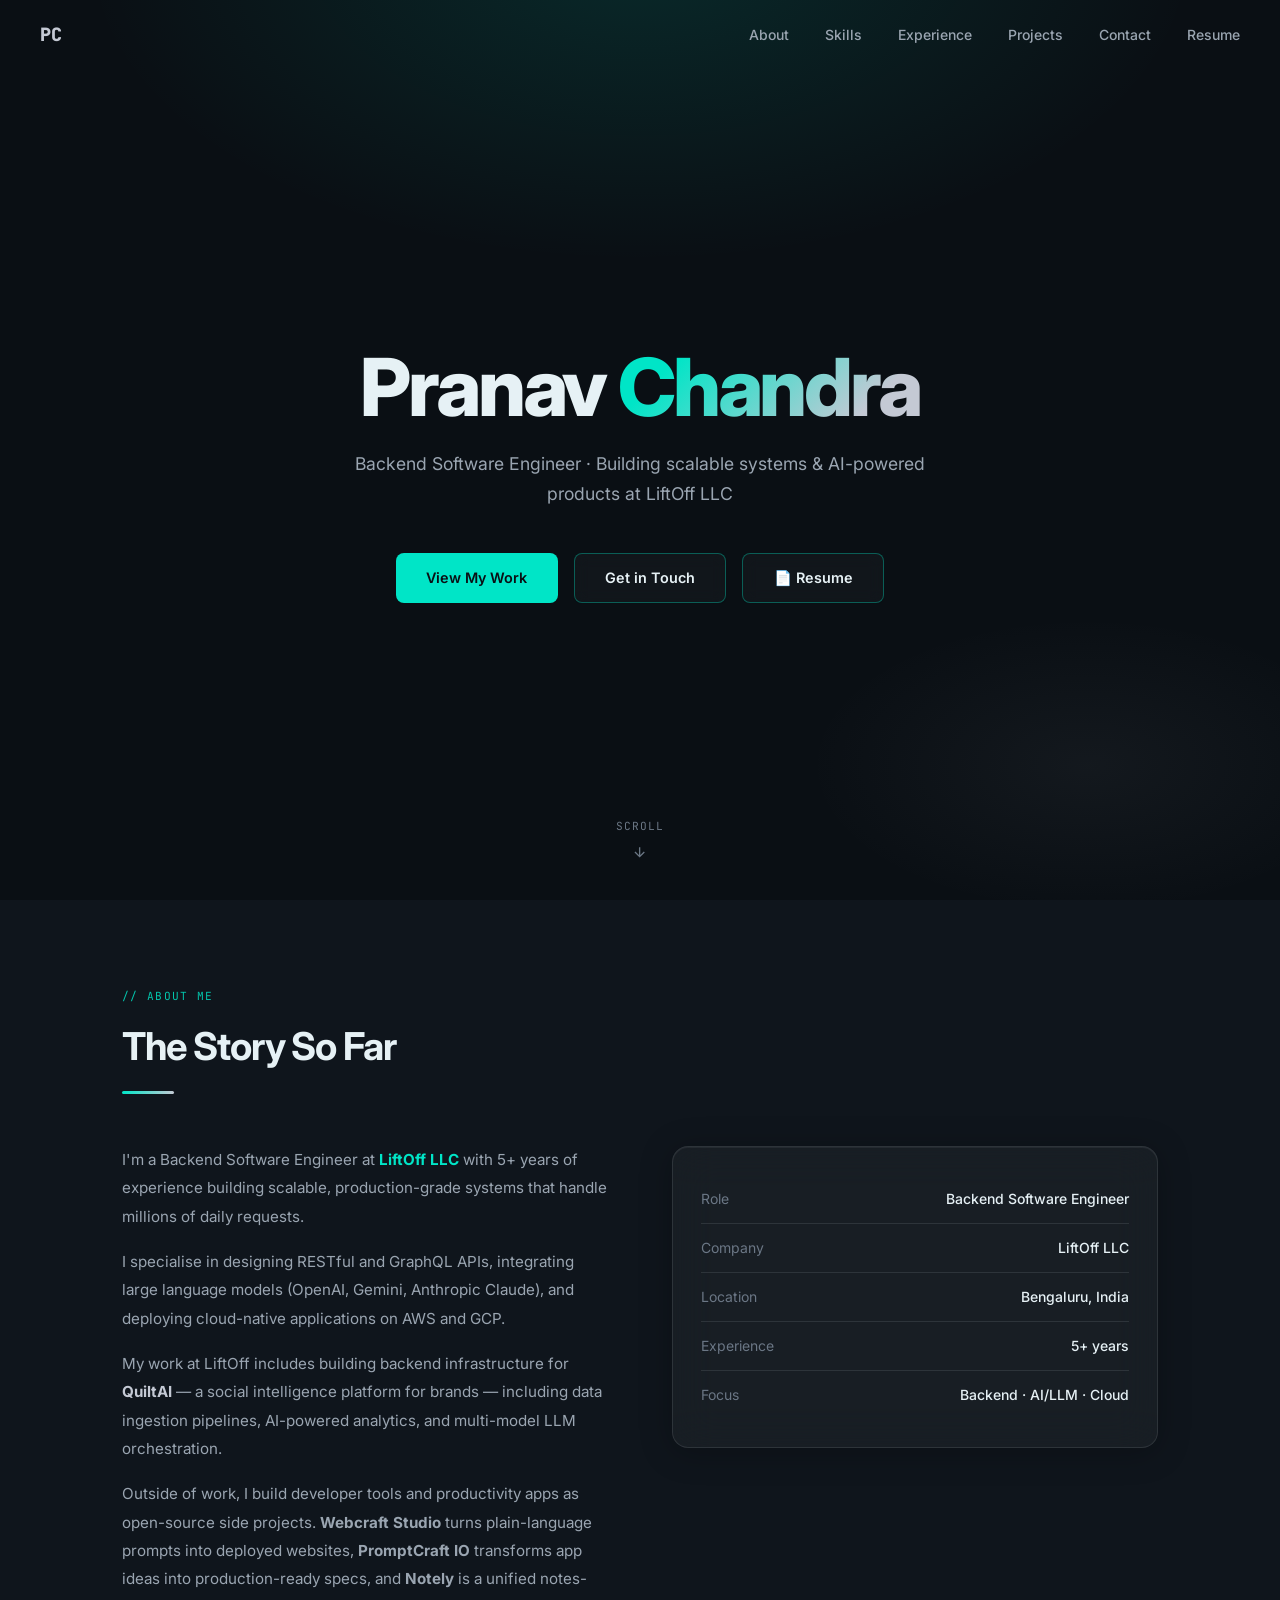
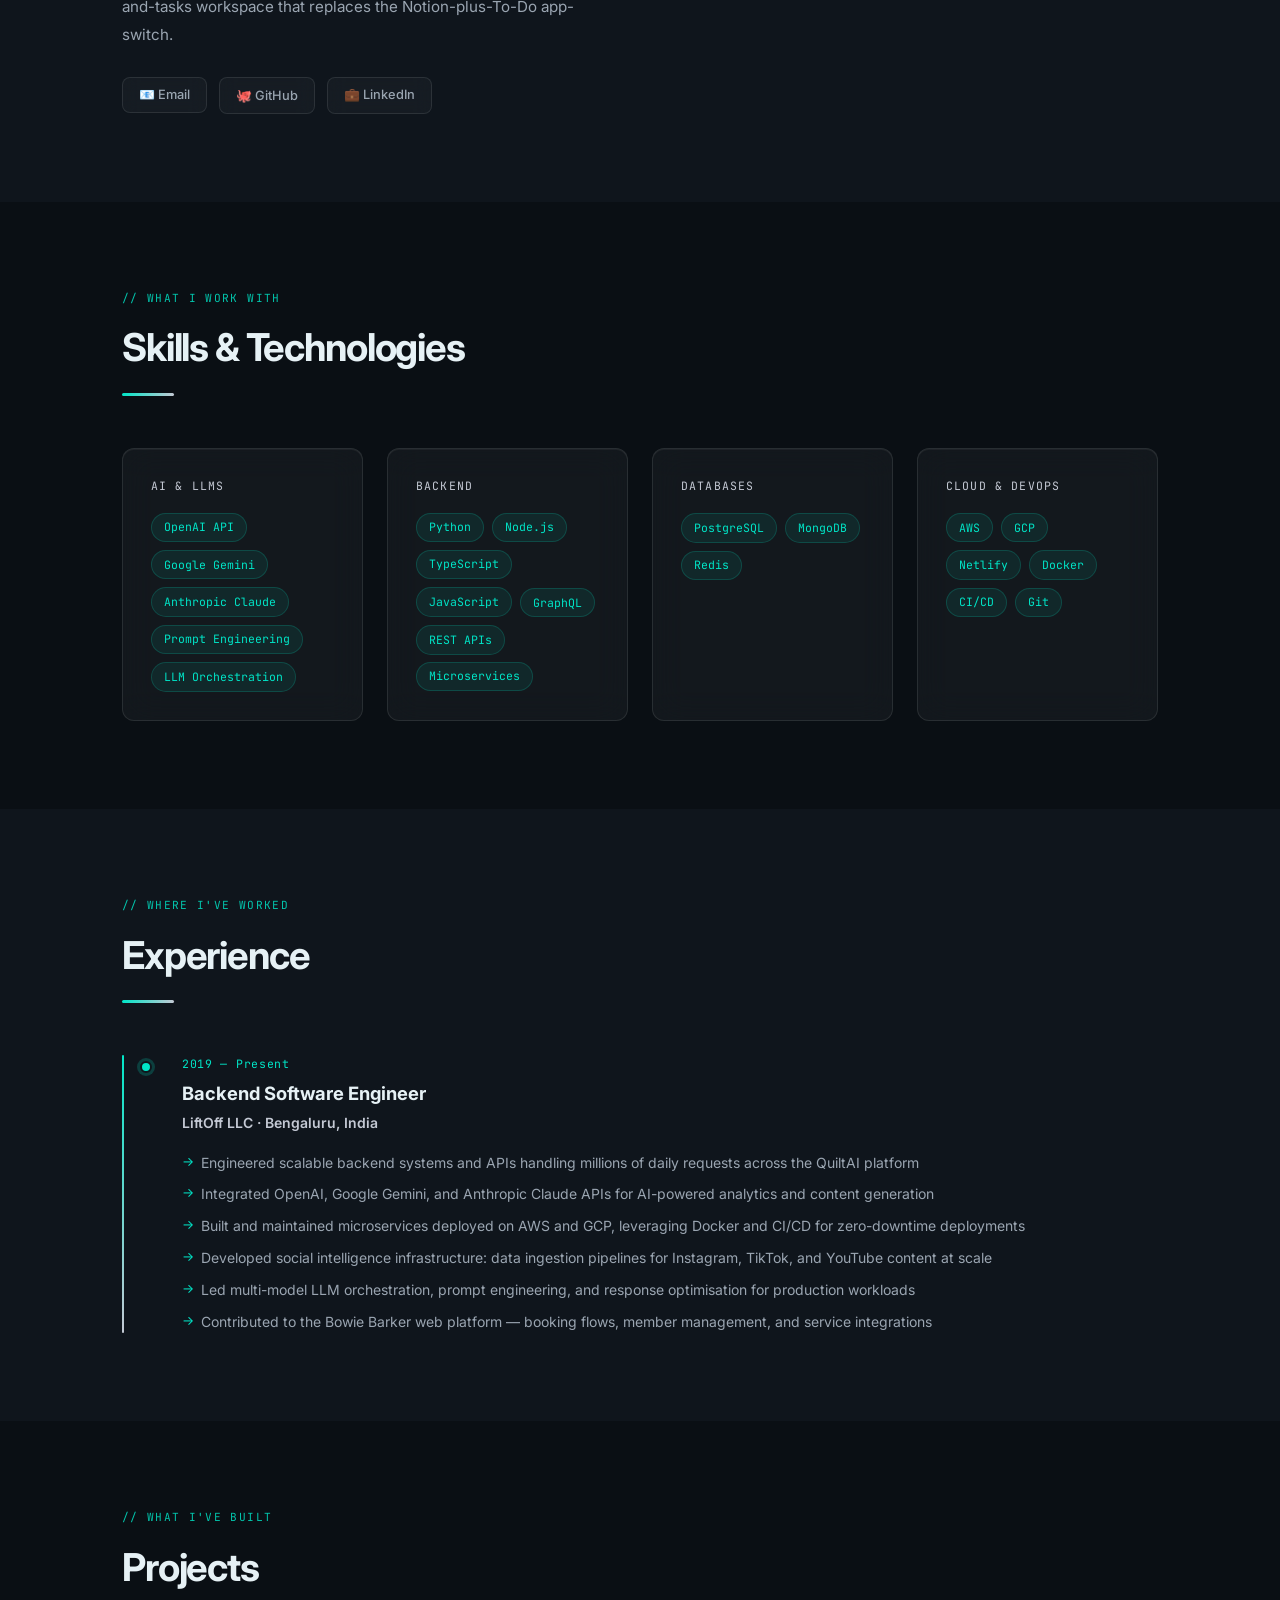
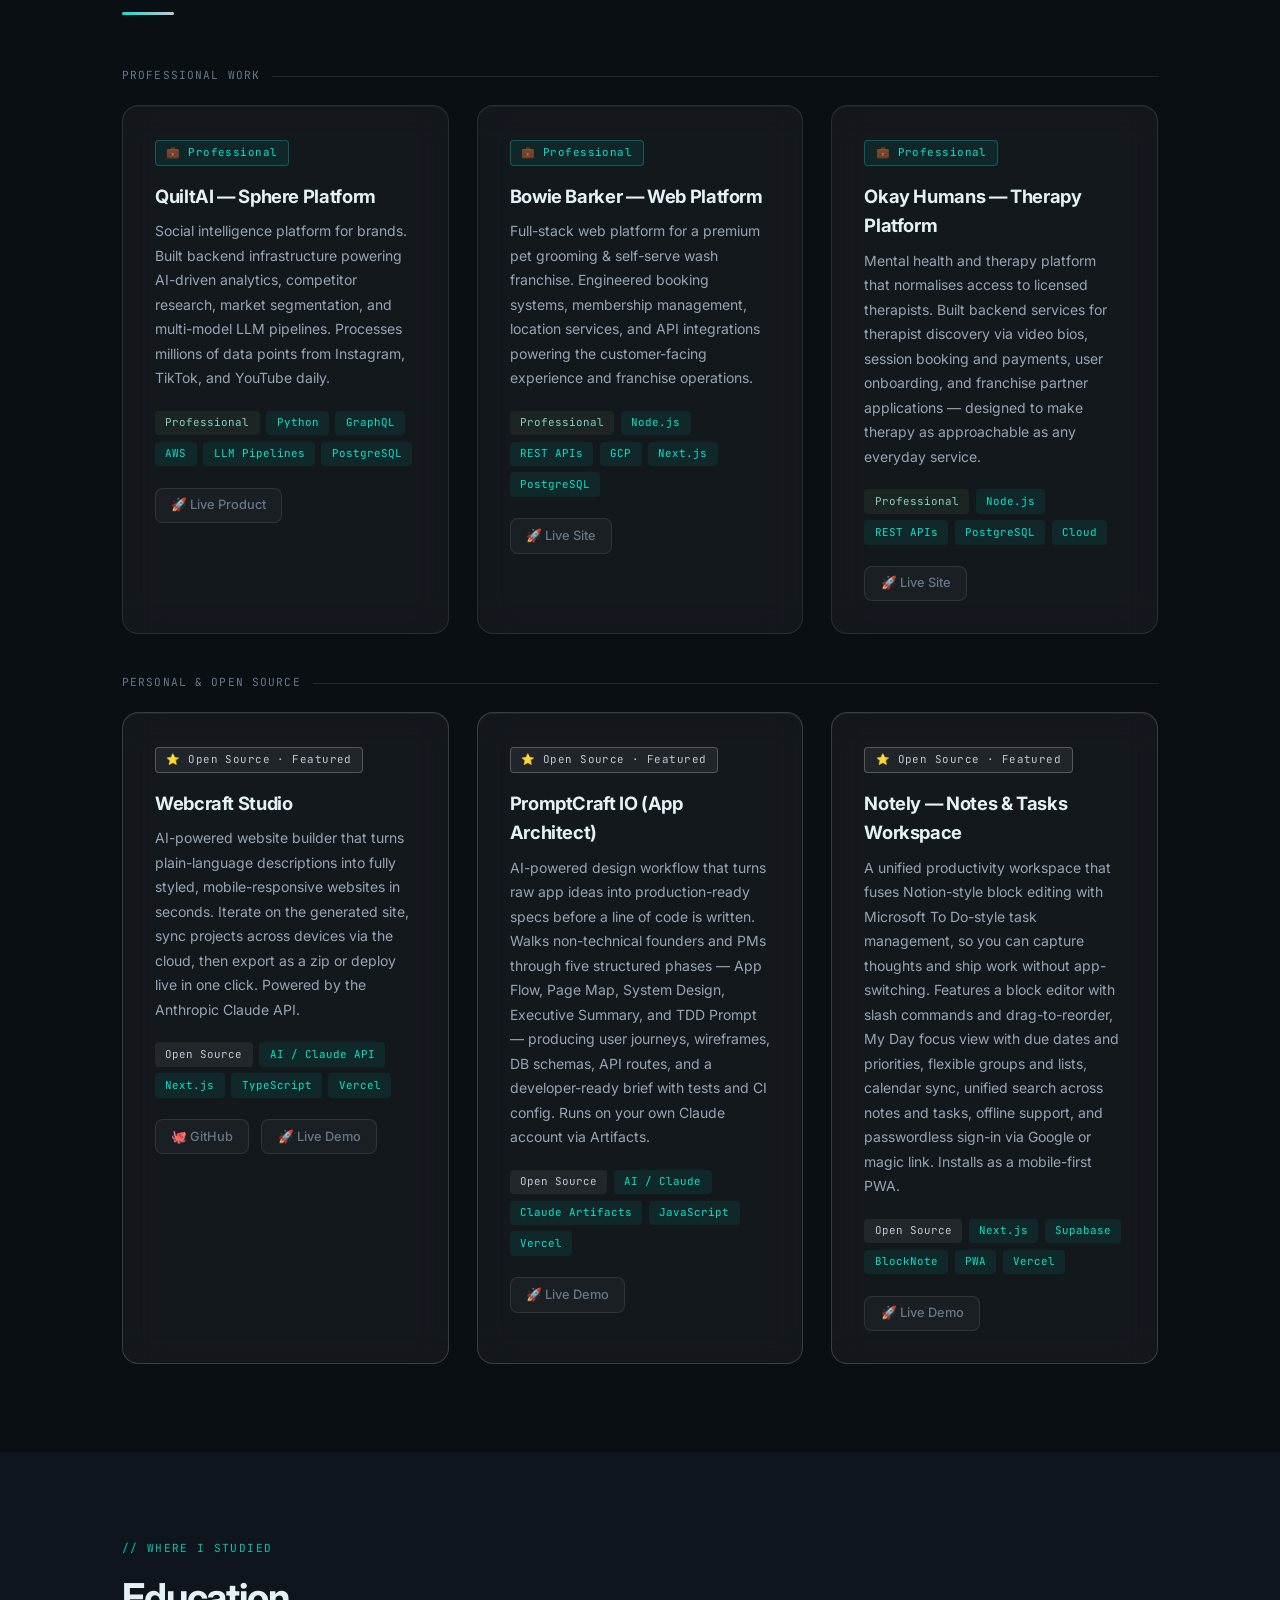
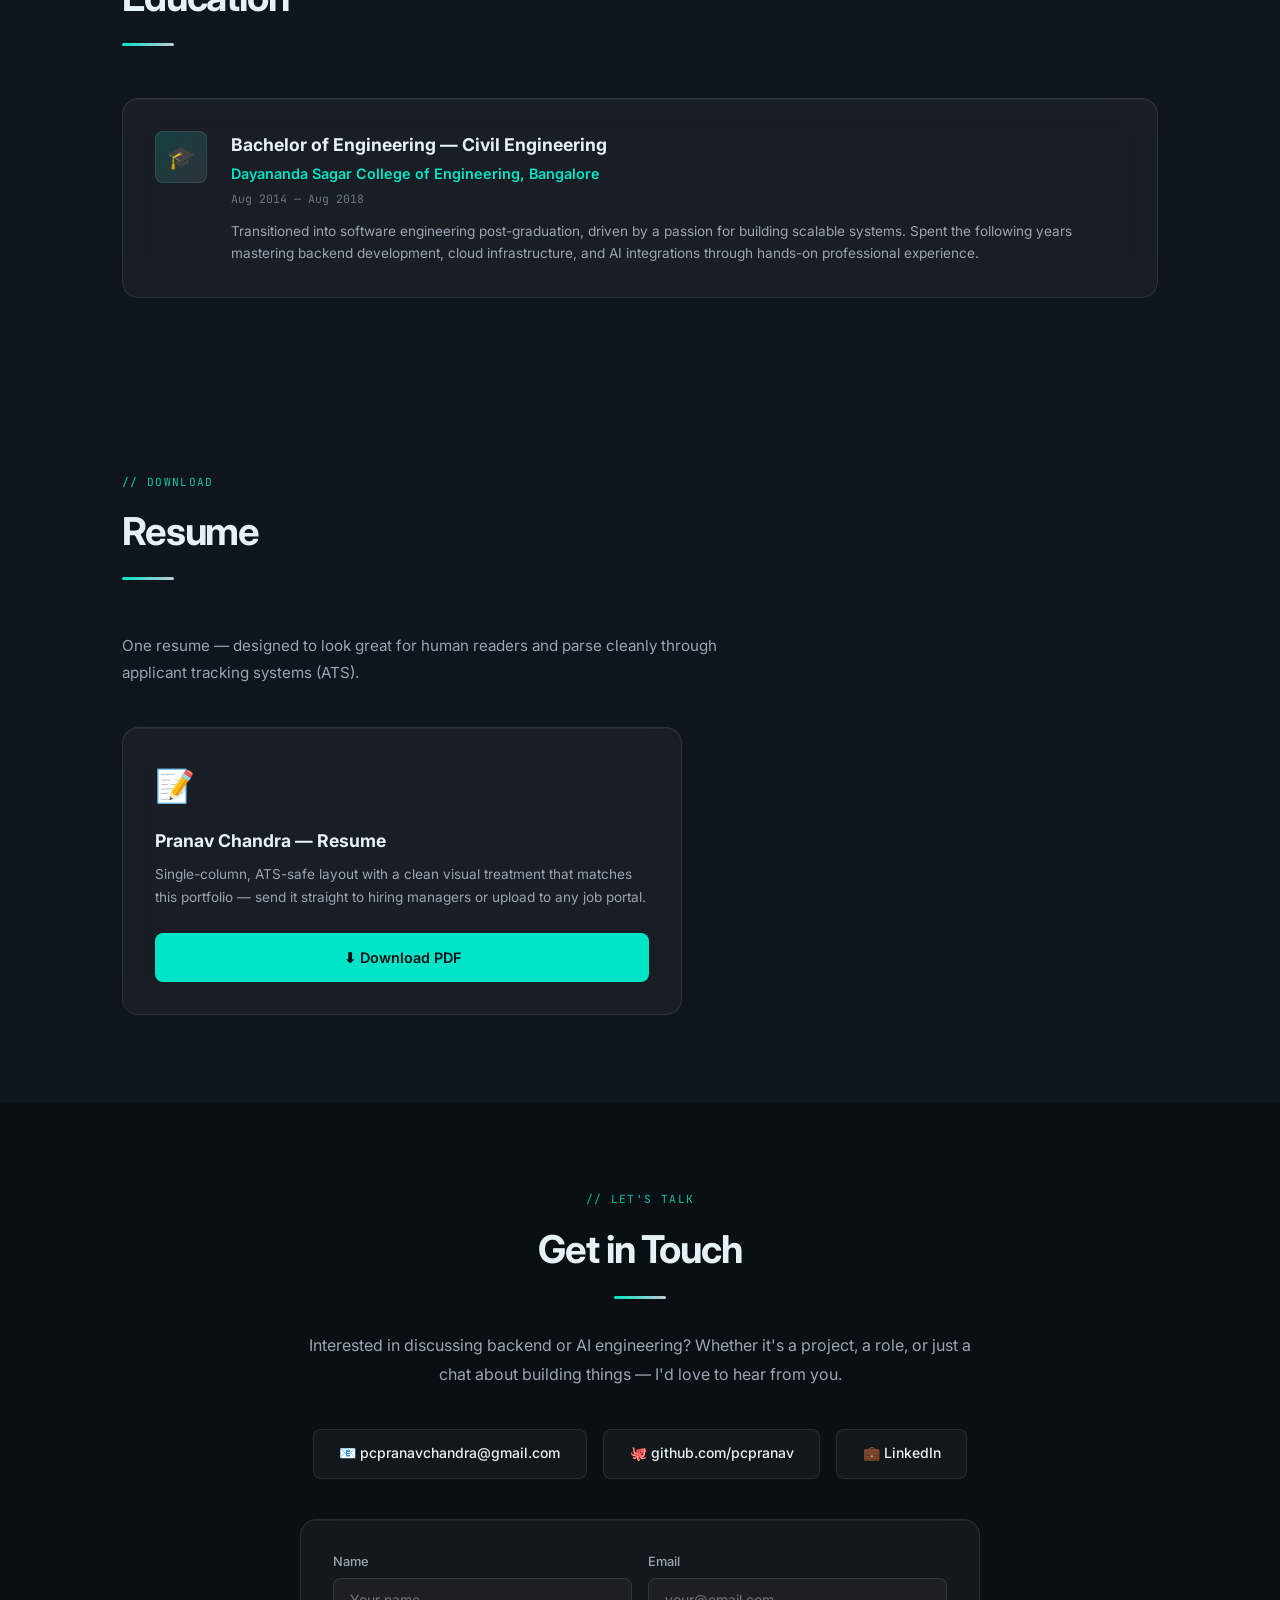
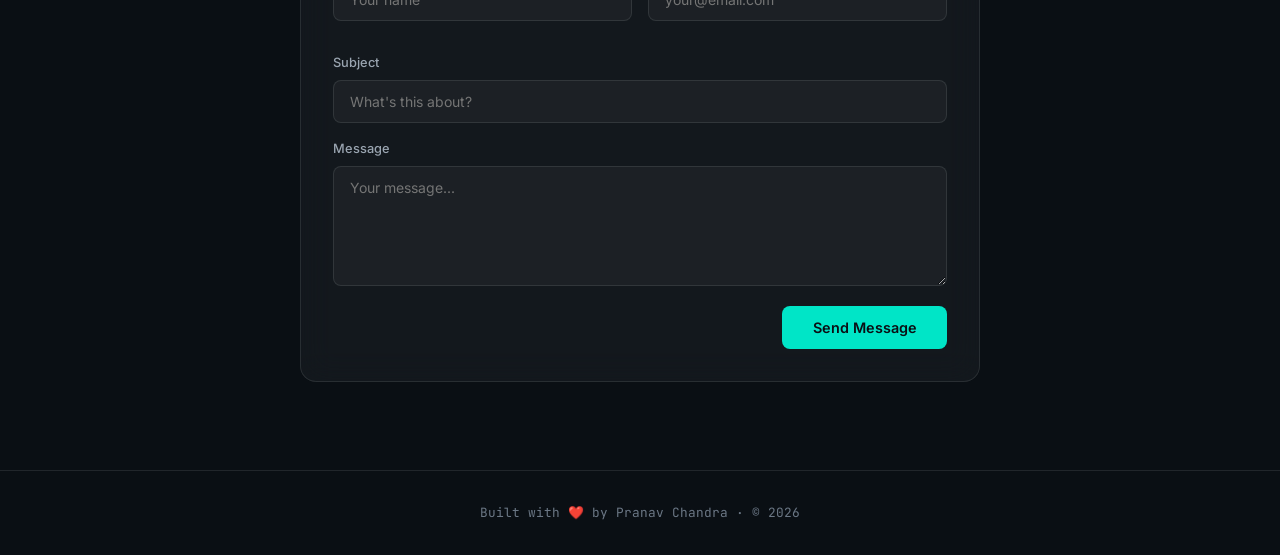
==== commit e31d634a: "Migrate to Vercel, add Notely, rework resume, wire Web3Forms - Update canonical/OG/JSON-LD URLs to V" ====
--- a/index.html
+++ b/index.html
@@ -7,28 +7,34 @@
 
   <!-- SEO Meta -->
   <meta name="description" content="Pranav Chandra — Backend Software Engineer with 5+ years building scalable APIs, AI-powered products, and cloud-native systems on AWS and GCP." />
-  <link rel="canonical" href="https://pranav-chandra-portfolio.netlify.app/" />
+  <link rel="canonical" href="https://pranavchandra-portfolio.vercel.app/" />
 
   <!-- Open Graph -->
   <meta property="og:type"        content="website" />
-  <meta property="og:url"         content="https://pranav-chandra-portfolio.netlify.app/" />
+  <meta property="og:url"         content="https://pranavchandra-portfolio.vercel.app/" />
   <meta property="og:title"       content="Pranav Chandra — Backend Software Engineer" />
   <meta property="og:description" content="Backend engineer specialising in scalable APIs, LLM integrations, and cloud-native architecture on AWS and GCP." />
-  <meta property="og:image"       content="https://pranav-chandra-portfolio.netlify.app/og-image.png" />
+  <meta property="og:image"       content="https://pranavchandra-portfolio.vercel.app/og-image.png" />
 
   <!-- Twitter Card -->
   <meta name="twitter:card"        content="summary_large_image" />
   <meta name="twitter:title"       content="Pranav Chandra — Backend Software Engineer" />
   <meta name="twitter:description" content="Backend engineer specialising in scalable APIs, LLM integrations, and cloud-native architecture on AWS and GCP." />
-  <meta name="twitter:image"       content="https://pranav-chandra-portfolio.netlify.app/og-image.png" />
-
-  <!-- Fonts -->
+  <meta name="twitter:image"       content="https://pranavchandra-portfolio.vercel.app/og-image.png" />
+
+  <!-- Theme color (mobile browser chrome) -->
+  <meta name="theme-color" content="#0a0f14" />
+
+  <!-- Fonts (non-blocking) -->
   <link rel="preconnect" href="https://fonts.googleapis.com" />
   <link rel="preconnect" href="https://fonts.gstatic.com" crossorigin />
-  <link href="https://fonts.googleapis.com/css2?family=Inter:wght@300;400;500;600;700;800&family=JetBrains+Mono:wght@400;500&display=swap" rel="stylesheet" />
-
-  <!-- Favicon (inline SVG data URI) -->
-  <link rel="icon" href="data:image/svg+xml,<svg xmlns='http://www.w3.org/2000/svg' viewBox='0 0 100 100'><rect width='100' height='100' rx='20' fill='%23060b14'/><text y='.9em' font-size='70' font-family='monospace' font-weight='900' fill='%23f5c842'>PC</text></svg>" />
+  <link rel="preload" as="style" href="https://fonts.googleapis.com/css2?family=Inter:wght@400;500;600;700;800&family=JetBrains+Mono:wght@400;500&display=swap" />
+  <link rel="stylesheet" href="https://fonts.googleapis.com/css2?family=Inter:wght@400;500;600;700;800&family=JetBrains+Mono:wght@400;500&display=swap" media="print" onload="this.media='all'" />
+  <noscript><link rel="stylesheet" href="https://fonts.googleapis.com/css2?family=Inter:wght@400;500;600;700;800&family=JetBrains+Mono:wght@400;500&display=swap" /></noscript>
+
+  <!-- Favicon (inline SVG data URI — charcoal + cyan, matches site palette) -->
+  <link rel="icon" type="image/svg+xml" href="data:image/svg+xml,<svg xmlns='http://www.w3.org/2000/svg' viewBox='0 0 100 100'><rect width='100' height='100' rx='22' fill='%230a0f14'/><text x='50%25' y='52%25' text-anchor='middle' dominant-baseline='central' font-size='52' font-family='ui-monospace,Menlo,monospace' font-weight='800' fill='%2300e5c7'>PC</text></svg>" />
+  <link rel="apple-touch-icon" href="data:image/svg+xml,<svg xmlns='http://www.w3.org/2000/svg' viewBox='0 0 100 100'><rect width='100' height='100' rx='22' fill='%230a0f14'/><text x='50%25' y='52%25' text-anchor='middle' dominant-baseline='central' font-size='52' font-family='ui-monospace,Menlo,monospace' font-weight='800' fill='%2300e5c7'>PC</text></svg>" />
 
   <!-- Stylesheet -->
   <link rel="stylesheet" href="styles.css" />
@@ -40,7 +46,7 @@
     "@type": "Person",
     "name": "Pranav Chandra",
     "jobTitle": "Backend Software Engineer",
-    "url": "https://pranav-chandra-portfolio.netlify.app/",
+    "url": "https://pranavchandra-portfolio.vercel.app/",
     "sameAs": [
       "https://github.com/pcpranav",
       "https://www.linkedin.com/in/pranav-chandra-33b92215b/"
@@ -124,7 +130,7 @@
             <p>I'm a Backend Software Engineer at <strong style="color:var(--blue)">LiftOff LLC</strong> with 5+ years of experience building scalable, production-grade systems that handle millions of daily requests.</p>
             <p>I specialise in designing RESTful and GraphQL APIs, integrating large language models (OpenAI, Gemini, Anthropic Claude), and deploying cloud-native applications on AWS and GCP.</p>
             <p>My work at LiftOff includes building backend infrastructure for <strong style="color:var(--gold)">QuiltAI</strong> — a social intelligence platform for brands — including data ingestion pipelines, AI-powered analytics, and multi-model LLM orchestration.</p>
-            <p>Outside of work, I build developer tools as open-source side projects. <strong>Webcraft Studio</strong> is an AI-powered website builder that turns plain-language prompts into deployed sites, and <strong>PromptCraft IO</strong> transforms app ideas into production-ready specs &mdash; both powered by Anthropic Claude.</p>
+            <p>Outside of work, I build developer tools and productivity apps as open-source side projects. <strong>Webcraft Studio</strong> turns plain-language prompts into deployed websites, <strong>PromptCraft IO</strong> transforms app ideas into production-ready specs, and <strong>Notely</strong> is a unified notes-and-tasks workspace that replaces the Notion-plus-To-Do app-switch.</p>
             <div class="about-links">
               <a href="mailto:pcpranavchandra@gmail.com" class="about-link" aria-label="Send email">&#128231; Email</a>
               <a href="https://github.com/pcpranav" target="_blank" rel="noopener noreferrer" class="about-link" aria-label="GitHub profile">&#128025; GitHub</a>
@@ -289,33 +295,50 @@
           <article class="proj-card featured">
             <div class="proj-badge">&#11088; Open Source &middot; Featured</div>
             <h3 class="proj-title">Webcraft Studio</h3>
-              <p class="proj-desc">AI-powered website builder that turns plain-language descriptions into fully styled, responsive, production-ready websites. Generates complete HTML, CSS, and JavaScript with working navigation &mdash; then lets you iterate, export as a zip, or deploy live to Netlify in one click. Powered by the Anthropic Claude API.</p>
+              <p class="proj-desc">AI-powered website builder that turns plain-language descriptions into fully styled, mobile-responsive websites in seconds. Iterate on the generated site, sync projects across devices via the cloud, then export as a zip or deploy live in one click. Powered by the Anthropic Claude API.</p>
               <div class="proj-tech">
                 <span class="tech-tag os">Open Source</span>
                 <span class="tech-tag">AI / Claude API</span>
                 <span class="tech-tag">Next.js</span>
                 <span class="tech-tag">TypeScript</span>
-                <span class="tech-tag">Netlify</span>
+                <span class="tech-tag">Vercel</span>
               </div>
               <div class="proj-links">
                 <a href="https://github.com/pcpranav/sitecraft" target="_blank" rel="noopener noreferrer" class="proj-link">&#128025; GitHub</a>
-                <a href="https://wiz-craft.netlify.app" target="_blank" rel="noopener noreferrer" class="proj-link">&#128640; Live Demo</a>
+                <a href="https://wiz-craft.vercel.app/" target="_blank" rel="noopener noreferrer" class="proj-link">&#128640; Live Demo</a>
               </div>
           </article>
 
           <article class="proj-card featured">
             <div class="proj-badge">&#11088; Open Source &middot; Featured</div>
             <h3 class="proj-title">PromptCraft IO (App Architect)</h3>
-              <p class="proj-desc">AI-powered design workflow tool that transforms app ideas into production-ready specifications. Guides users through five structured phases &mdash; App Flow, Page Map, System Design, Executive Summary, and TDD Prompt &mdash; outputting user journey maps, wireframes, DB schemas, API routes, and a developer-ready prompt with tests and CI config. Built on Claude AI.</p>
+              <p class="proj-desc">AI-powered design workflow that turns raw app ideas into production-ready specs before a line of code is written. Walks non-technical founders and PMs through five structured phases &mdash; App Flow, Page Map, System Design, Executive Summary, and TDD Prompt &mdash; producing user journeys, wireframes, DB schemas, API routes, and a developer-ready brief with tests and CI config. Runs on your own Claude account via Artifacts.</p>
               <div class="proj-tech">
                 <span class="tech-tag os">Open Source</span>
                 <span class="tech-tag">AI / Claude</span>
                 <span class="tech-tag">Claude Artifacts</span>
                 <span class="tech-tag">JavaScript</span>
-                <span class="tech-tag">Netlify</span>
-              </div>
-              <div class="proj-links">
-                <a href="https://promptcraft-io.netlify.app" target="_blank" rel="noopener noreferrer" class="proj-link">&#128640; Live Demo</a>
+                <span class="tech-tag">Vercel</span>
+              </div>
+              <div class="proj-links">
+                <a href="https://promptcraft-io.vercel.app/" target="_blank" rel="noopener noreferrer" class="proj-link">&#128640; Live Demo</a>
+              </div>
+          </article>
+
+          <article class="proj-card featured">
+            <div class="proj-badge">&#11088; Open Source &middot; Featured</div>
+            <h3 class="proj-title">Notely &mdash; Notes &amp; Tasks Workspace</h3>
+              <p class="proj-desc">A unified productivity workspace that fuses Notion-style block editing with Microsoft To Do-style task management, so you can capture thoughts and ship work without app-switching. Features a block editor with slash commands and drag-to-reorder, My Day focus view with due dates and priorities, flexible groups and lists, calendar sync, unified search across notes and tasks, offline support, and passwordless sign-in via Google or magic link. Installs as a mobile-first PWA.</p>
+              <div class="proj-tech">
+                <span class="tech-tag os">Open Source</span>
+                <span class="tech-tag">Next.js</span>
+                <span class="tech-tag">Supabase</span>
+                <span class="tech-tag">BlockNote</span>
+                <span class="tech-tag">PWA</span>
+                <span class="tech-tag">Vercel</span>
+              </div>
+              <div class="proj-links">
+                <a href="https://notes-app-v2-one.vercel.app/" target="_blank" rel="noopener noreferrer" class="proj-link">&#128640; Live Demo</a>
               </div>
           </article>
 
@@ -347,19 +370,13 @@
         <div class="section-label">// download</div>
         <h2 id="resume-heading" class="section-title">Resume</h2>
         <div class="section-line"></div>
-        <p class="resume-desc">Two formats available &mdash; a visually designed version for humans and a plain-text optimised version for applicant tracking systems (ATS).</p>
+        <p class="resume-desc">One resume &mdash; designed to look great for human readers and parse cleanly through applicant tracking systems (ATS).</p>
         <div class="resume-grid">
           <div class="resume-card">
-            <div class="resume-icon" aria-hidden="true">&#127912;</div>
-            <h3 class="resume-card-title">Designed Resume</h3>
-            <p class="resume-card-desc">Polished layout with typography and colour &mdash; ideal for sending directly to hiring managers or sharing on LinkedIn.</p>
+            <div class="resume-icon" aria-hidden="true">&#128221;</div>
+            <h3 class="resume-card-title">Pranav Chandra &mdash; Resume</h3>
+            <p class="resume-card-desc">Single-column, ATS-safe layout with a clean visual treatment that matches this portfolio &mdash; send it straight to hiring managers or upload to any job portal.</p>
             <a href="resume/Pranav_Chandra_Resume.pdf" download class="btn btn-primary resume-btn">&#11015; Download PDF</a>
-          </div>
-          <div class="resume-card">
-            <div class="resume-icon" aria-hidden="true">&#128196;</div>
-            <h3 class="resume-card-title">ATS-Friendly Resume</h3>
-            <p class="resume-card-desc">Clean, single-column format with no graphics &mdash; optimised for automated screening systems used by recruiters.</p>
-            <a href="resume/Pranav_Chandra_Resume_ATS.pdf" download class="btn btn-outline resume-btn">&#11015; Download PDF</a>
           </div>
         </div>
       </div>
@@ -379,18 +396,16 @@
             <a href="https://www.linkedin.com/in/pranav-chandra-33b92215b/" target="_blank" rel="noopener noreferrer" class="contact-link" aria-label="LinkedIn profile">&#128188; LinkedIn</a>
           </div>
 
-          <!-- Netlify contact form -->
+          <!-- Web3Forms contact form -->
           <form
             id="contact-form"
             class="contact-form"
-            name="contact"
             method="POST"
-            data-netlify="true"
-            data-netlify-honeypot="bot-field"
             novalidate
           >
-            <input type="hidden" name="form-name" value="contact" />
-            <p style="display:none"><label>Don't fill this out: <input name="bot-field" /></label></p>
+            <input type="hidden" name="access_key" value="11d41352-30a4-4c76-a31f-69e8fc9e99a6" />
+            <input type="hidden" name="from_name" value="Pranav Chandra Portfolio" />
+            <input type="checkbox" name="botcheck" style="display:none" tabindex="-1" autocomplete="off" />
             <div class="form-row">
               <div class="form-group">
                 <label for="contact-name">Name</label>
--- a/styles.css
+++ b/styles.css
@@ -7,20 +7,20 @@
 *, *::before, *::after { box-sizing: border-box; margin: 0; padding: 0; }
 
 :root {
-  --bg:        #060b14;
-  --bg2:       #0a1120;
-  --card:      rgba(13, 24, 41, 0.72);
-  --glass:     rgba(255, 255, 255, 0.04);
-  --border:    rgba(255, 255, 255, 0.08);
-  --border-b:  rgba(79, 142, 247, 0.35);
-  --blue:      #4f8ef7;
-  --blue-dim:  rgba(79, 142, 247, 0.12);
-  --gold:      #f5c842;
-  --gold-dim:  rgba(245, 200, 66, 0.1);
-  --green:     #22c55e;
-  --text:      #e2e8f0;
-  --muted:     #64748b;
-  --sub:       #94a3b8;
+  --bg:        #0a0f14;
+  --bg2:       #0f151c;
+  --card:      rgba(255, 255, 255, 0.04);
+  --glass:     rgba(255, 255, 255, 0.03);
+  --border:    rgba(230, 241, 245, 0.1);
+  --border-b:  rgba(0, 229, 199, 0.35);
+  --blue:      #00e5c7;
+  --blue-dim:  rgba(0, 229, 199, 0.12);
+  --gold:      #c4c9d4;
+  --gold-dim:  rgba(196, 201, 212, 0.1);
+  --green:     #7dd3c0;
+  --text:      #e6f1f5;
+  --muted:     #6b7785;
+  --sub:       #9aa5b1;
   --font:      'Inter', sans-serif;
   --mono:      'JetBrains Mono', monospace;
   --r-sm: 8px; --r-md: 12px; --r-lg: 16px;
@@ -57,7 +57,7 @@
   transition: all 0.35s ease;
 }
 #navbar.scrolled {
-  background: rgba(6, 11, 20, 0.88);
+  background: rgba(10, 15, 20, 0.88);
   backdrop-filter: blur(24px);
   -webkit-backdrop-filter: blur(24px);
   border-bottom: 1px solid var(--border);
@@ -95,7 +95,7 @@
 .nav-drawer {
   position: fixed; top: 0; right: -100%; bottom: 0;
   width: min(320px, 85vw);
-  background: rgba(6, 11, 20, 0.97);
+  background: rgba(10, 15, 20, 0.97);
   backdrop-filter: blur(24px); -webkit-backdrop-filter: blur(24px);
   border-left: 1px solid var(--border); z-index: 199;
   display: flex; flex-direction: column;
@@ -122,8 +122,8 @@
 #hero::before {
   content: ''; position: absolute; inset: 0; pointer-events: none;
   background:
-    radial-gradient(ellipse 70% 55% at 50% -5%, rgba(79,142,247,0.18) 0%, transparent 62%),
-    radial-gradient(ellipse 40% 30% at 85% 85%, rgba(245,200,66,0.07) 0%, transparent 55%);
+    radial-gradient(ellipse 70% 55% at 50% -5%, rgba(0,229,199,0.12) 0%, transparent 62%),
+    radial-gradient(ellipse 40% 30% at 85% 85%, rgba(196,201,212,0.05) 0%, transparent 55%);
 }
 .hero-inner { position: relative; z-index: 1; max-width: 720px; }
 
@@ -163,10 +163,10 @@
   font-weight: 600; font-size: 0.9rem; transition: all 0.22s;
   cursor: pointer; border: none; white-space: nowrap; font-family: var(--font);
 }
-.btn-primary { background: var(--blue); color: #fff; }
+.btn-primary { background: var(--blue); color: #0a0f14; }
 .btn-primary:hover {
-  background: #3b7ef0; transform: translateY(-2px);
-  box-shadow: 0 8px 28px rgba(79,142,247,0.4); color: #fff;
+  background: #2affe0; transform: translateY(-2px);
+  box-shadow: 0 8px 28px rgba(0,229,199,0.3); color: #0a0f14;
 }
 .btn-outline {
   background: var(--glass); color: var(--text);
@@ -234,7 +234,7 @@
   transition: border-color 0.25s, box-shadow 0.25s;
 }
 .skill-cat:hover {
-  border-color: rgba(79,142,247,0.35);
+  border-color: rgba(0,229,199,0.35);
   box-shadow: 0 4px 24px rgba(0,0,0,0.2), inset 0 1px 0 rgba(255,255,255,0.07);
 }
 .skill-cat-title {
@@ -244,7 +244,7 @@
 .skill-tags { display: flex; flex-wrap: wrap; gap: 0.5rem; }
 .skill-tag {
   font-size: 0.72rem; padding: 0.28rem 0.75rem; border-radius: 20px;
-  background: rgba(79,142,247,0.08); border: 1px solid rgba(79,142,247,0.18);
+  background: rgba(0,229,199,0.08); border: 1px solid rgba(0,229,199,0.18);
   color: var(--blue); font-family: var(--mono);
 }
 
@@ -261,7 +261,7 @@
   content: ''; position: absolute; left: -6px; top: 6px;
   width: 12px; height: 12px; border-radius: 50%;
   background: var(--blue); border: 2px solid var(--bg2);
-  box-shadow: 0 0 0 3px rgba(79,142,247,0.2);
+  box-shadow: 0 0 0 3px rgba(0,229,199,0.2);
 }
 .tl-date { font-family: var(--mono); font-size: 0.72rem; color: var(--blue); letter-spacing: 0.06em; margin-bottom: 0.35rem; }
 .tl-title { font-size: 1.15rem; font-weight: 700; margin-bottom: 0.2rem; }
@@ -288,35 +288,35 @@
 }
 .proj-card::before {
   content: ''; position: absolute; inset: 0; pointer-events: none;
-  background: linear-gradient(135deg, rgba(79,142,247,0.04), rgba(245,200,66,0.03));
+  background: linear-gradient(135deg, rgba(0,229,199,0.04), rgba(196,201,212,0.03));
   opacity: 0; transition: opacity 0.3s;
 }
 .proj-card:hover {
-  border-color: rgba(79,142,247,0.4); transform: translateY(-5px);
+  border-color: rgba(0,229,199,0.4); transform: translateY(-5px);
   box-shadow: 0 20px 60px rgba(0,0,0,0.4), inset 0 1px 0 rgba(255,255,255,0.08);
 }
 .proj-card:hover::before { opacity: 1; }
-.proj-card.featured { border-color: rgba(245,200,66,0.2); }
-.proj-card.featured:hover { border-color: rgba(245,200,66,0.45); }
+.proj-card.featured { border-color: rgba(212,212,212,0.2); }
+.proj-card.featured:hover { border-color: rgba(212,212,212,0.45); }
 
 .proj-badge {
   display: inline-flex; align-items: center; gap: 0.3rem;
   font-family: var(--mono); font-size: 0.68rem; color: var(--gold);
-  border: 1px solid rgba(245,200,66,0.3); background: rgba(245,200,66,0.07);
+  border: 1px solid rgba(212,212,212,0.3); background: rgba(212,212,212,0.07);
   padding: 0.2rem 0.65rem; border-radius: 4px; margin-bottom: 1rem; letter-spacing: 0.04em;
 }
 .proj-badge.work {
-  color: var(--blue); border-color: rgba(79,142,247,0.3); background: rgba(79,142,247,0.07);
+  color: var(--blue); border-color: rgba(0,229,199,0.3); background: rgba(0,229,199,0.07);
 }
 .proj-title { font-size: 1.15rem; font-weight: 700; margin-bottom: 0.5rem; letter-spacing: -0.02em; }
 .proj-desc { font-size: 0.875rem; color: var(--sub); line-height: 1.75; margin-bottom: 1.25rem; }
 .proj-tech { display: flex; flex-wrap: wrap; gap: 0.4rem; margin-bottom: 1.35rem; }
 .tech-tag {
   font-size: 0.68rem; font-family: var(--mono); padding: 0.22rem 0.65rem;
-  border-radius: 4px; background: rgba(79,142,247,0.08); color: var(--blue);
-}
-.tech-tag.os { background: rgba(245,200,66,0.08); color: var(--gold); }
-.tech-tag.work { background: rgba(34,197,94,0.08); color: var(--green); }
+  border-radius: 4px; background: rgba(0,229,199,0.08); color: var(--blue);
+}
+.tech-tag.os { background: rgba(212,212,212,0.08); color: var(--gold); }
+.tech-tag.work { background: rgba(154,184,127,0.08); color: var(--green); }
 .proj-links { display: flex; gap: 0.75rem; flex-wrap: wrap; }
 .proj-link {
   font-size: 0.8rem; padding: 0.4rem 0.95rem; border-radius: var(--r-sm);
@@ -334,10 +334,10 @@
   backdrop-filter: blur(16px); -webkit-backdrop-filter: blur(16px);
   box-shadow: inset 0 1px 0 rgba(255,255,255,0.05); transition: border-color 0.25s;
 }
-.edu-card:hover { border-color: rgba(79,142,247,0.3); }
+.edu-card:hover { border-color: rgba(0,229,199,0.3); }
 .edu-icon {
   width: 52px; height: 52px;
-  background: linear-gradient(135deg, rgba(79,142,247,0.18), rgba(245,200,66,0.12));
+  background: linear-gradient(135deg, rgba(0,229,199,0.18), rgba(196,201,212,0.12));
   border: 1px solid var(--border); border-radius: var(--r-sm);
   display: flex; align-items: center; justify-content: center; font-size: 1.4rem; flex-shrink: 0;
 }
@@ -349,13 +349,13 @@
 /* ------ RESUME ------ */
 #resume { background: var(--bg2); }
 .resume-desc { color: var(--sub); font-size: 0.95rem; line-height: 1.8; margin-bottom: 2.5rem; max-width: 640px; }
-.resume-grid { display: grid; grid-template-columns: 1fr 1fr; gap: 1.75rem; }
+.resume-grid { display: grid; grid-template-columns: 1fr; gap: 1.75rem; max-width: 560px; }
 .resume-card {
   background: var(--card); border: 1px solid var(--border); border-radius: var(--r-lg);
   padding: 2rem; backdrop-filter: blur(16px); -webkit-backdrop-filter: blur(16px);
   box-shadow: inset 0 1px 0 rgba(255,255,255,0.05); transition: border-color 0.25s;
 }
-.resume-card:hover { border-color: rgba(79,142,247,0.35); }
+.resume-card:hover { border-color: rgba(0,229,199,0.35); }
 .resume-icon { font-size: 2rem; margin-bottom: 1rem; }
 .resume-card-title { font-size: 1.1rem; font-weight: 700; margin-bottom: 0.5rem; }
 .resume-card-desc { font-size: 0.85rem; color: var(--sub); line-height: 1.7; margin-bottom: 1.5rem; }
@@ -377,7 +377,7 @@
 }
 .contact-link:hover {
   border-color: var(--blue); color: var(--blue); background: var(--blue-dim);
-  transform: translateY(-2px); box-shadow: 0 6px 24px rgba(79,142,247,0.15);
+  transform: translateY(-2px); box-shadow: 0 6px 24px rgba(0,229,199,0.15);
 }
 
 /* Contact form */
@@ -397,8 +397,8 @@
   transition: border-color 0.2s, box-shadow 0.2s; resize: vertical;
 }
 .form-group input:focus, .form-group textarea:focus {
-  border-color: var(--blue); box-shadow: 0 0 0 3px rgba(79,142,247,0.12);
-  background: rgba(79,142,247,0.04);
+  border-color: var(--blue); box-shadow: 0 0 0 3px rgba(0,229,199,0.12);
+  background: rgba(0,229,199,0.04);
 }
 .form-group textarea { min-height: 120px; }
 .form-submit { display: flex; justify-content: flex-end; margin-top: 1.25rem; }
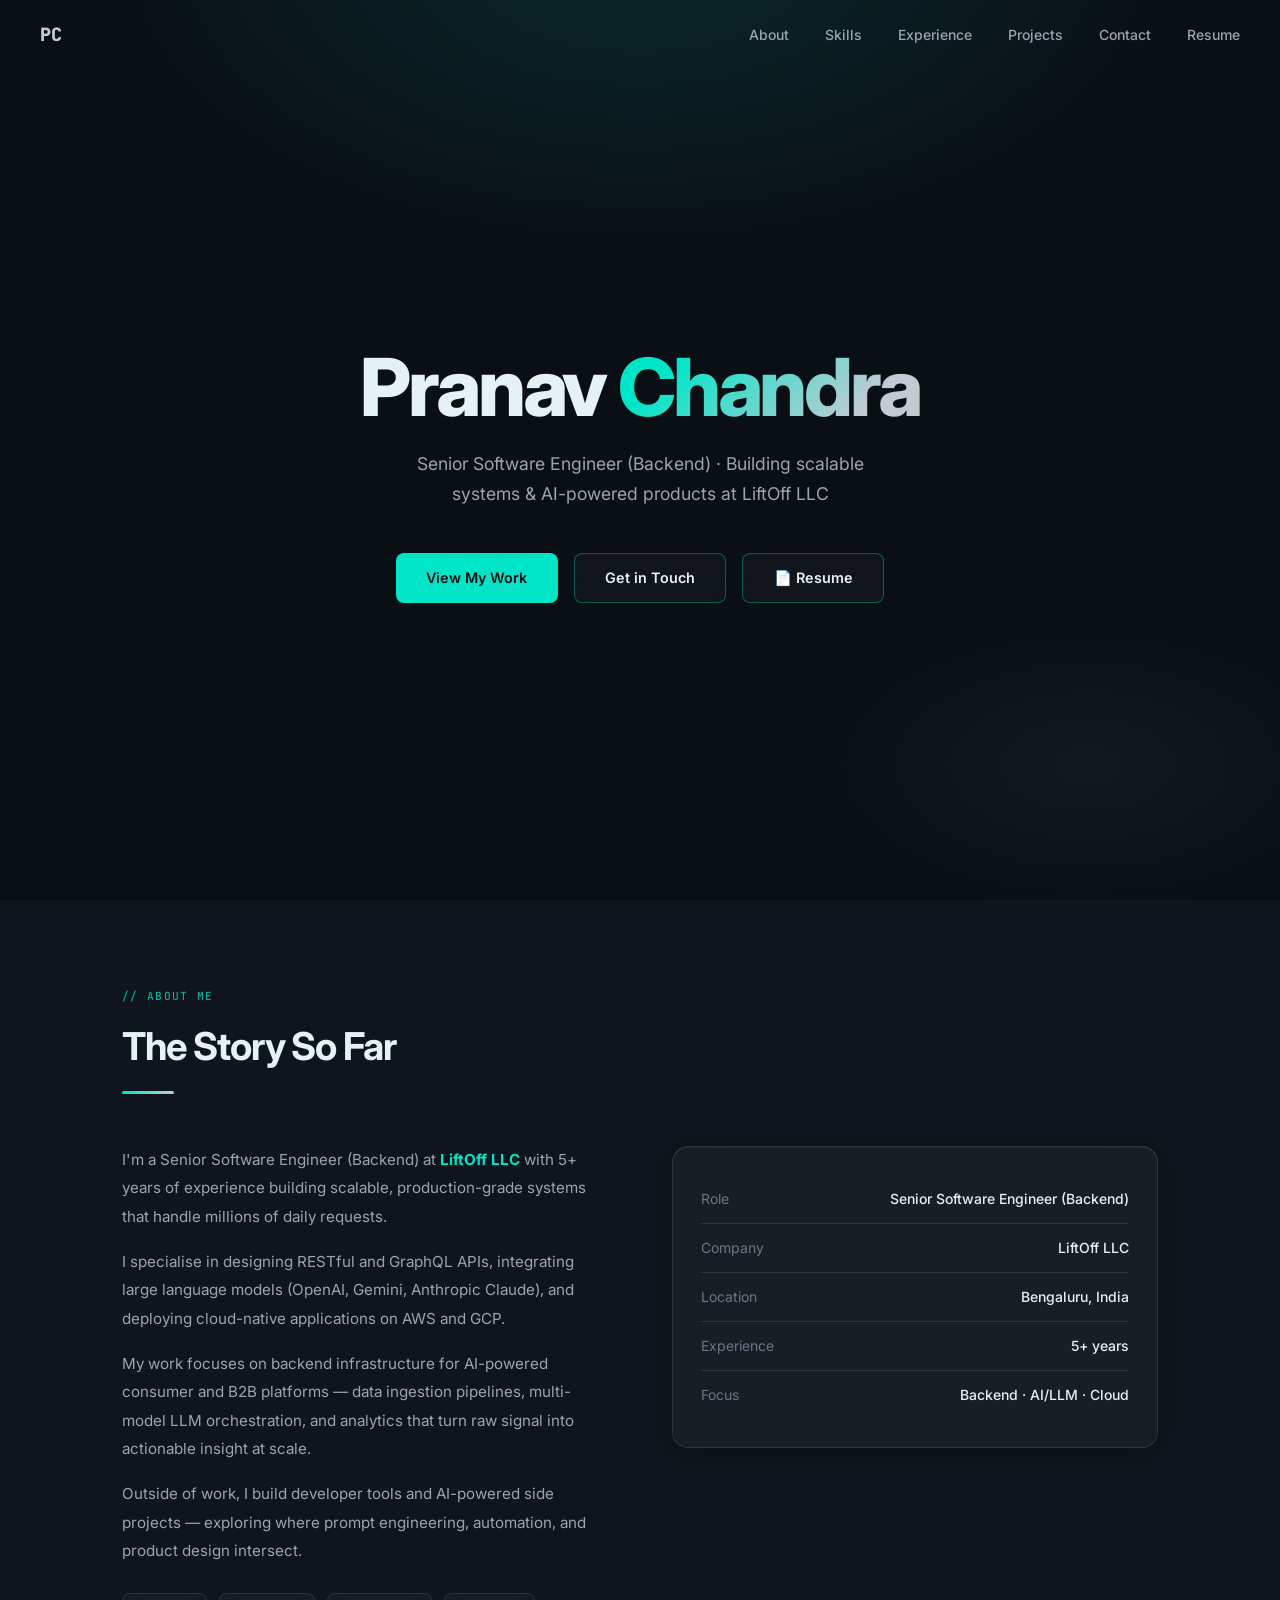
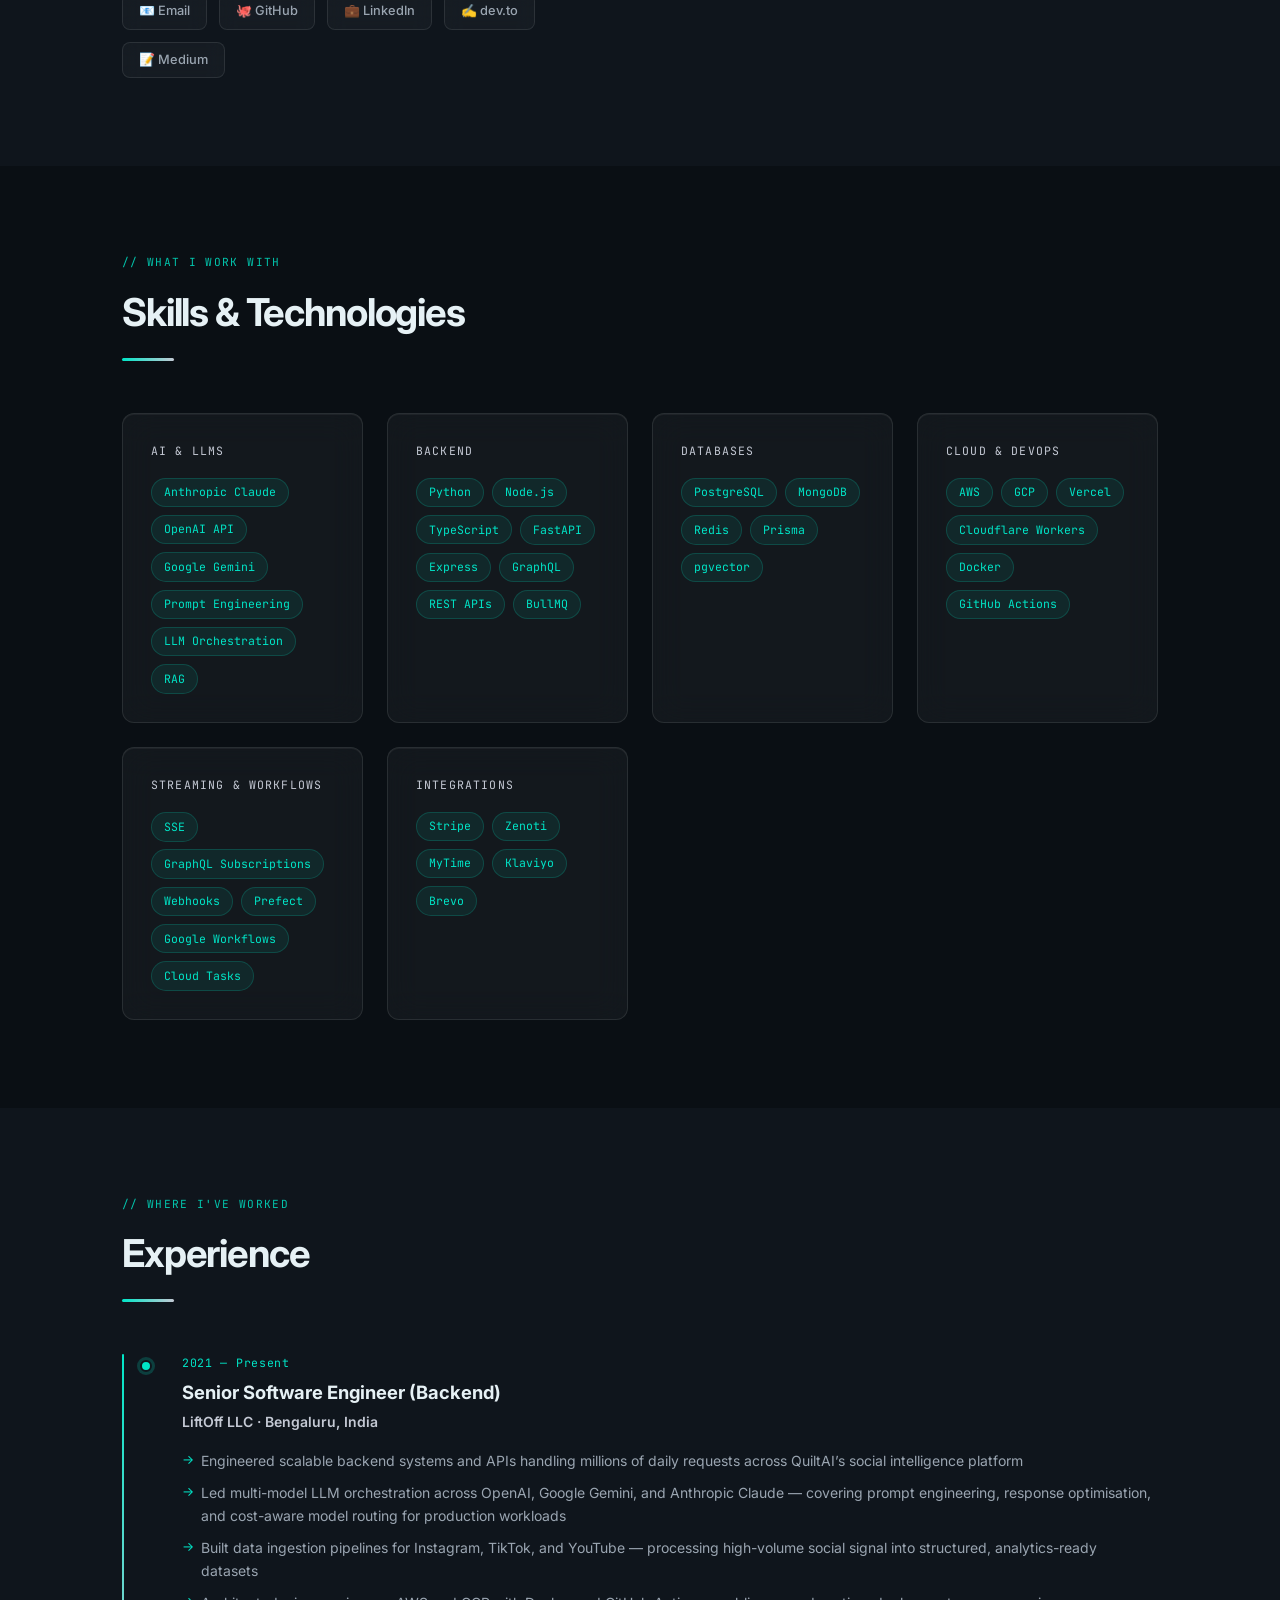
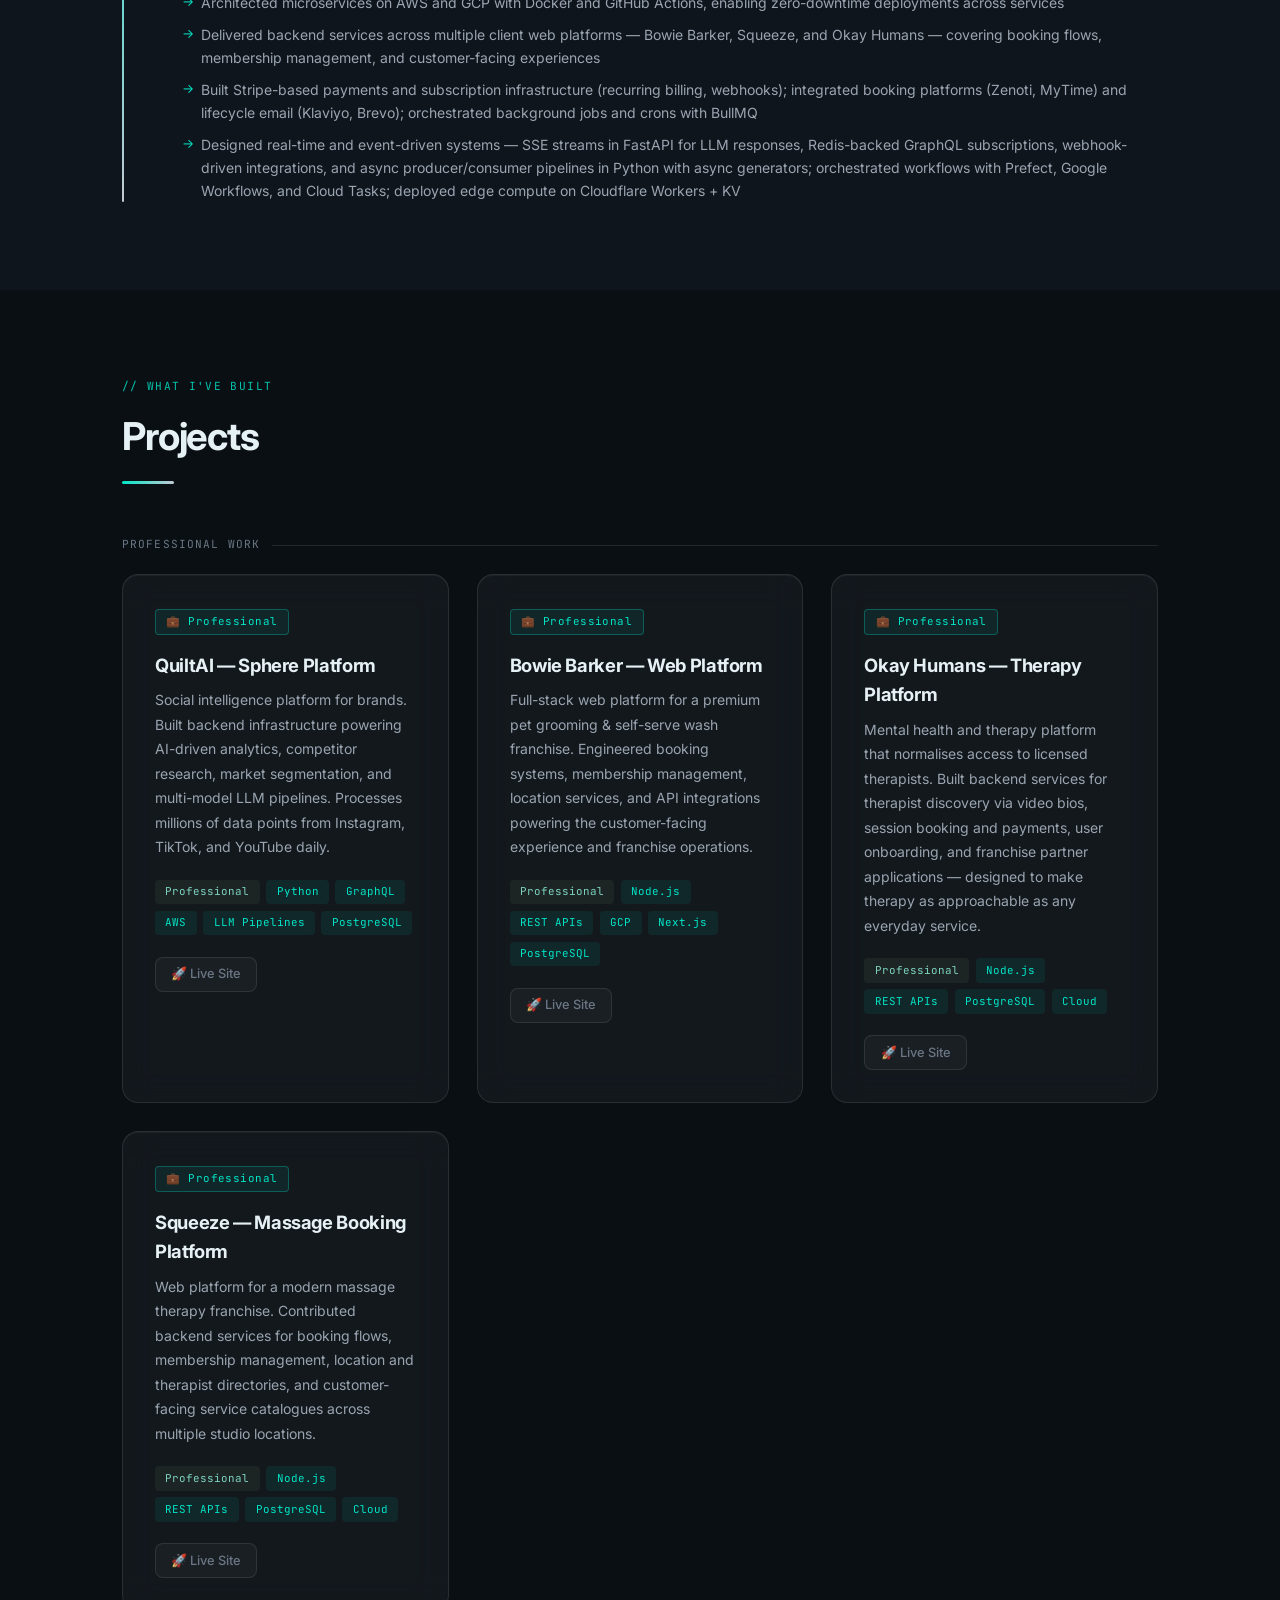
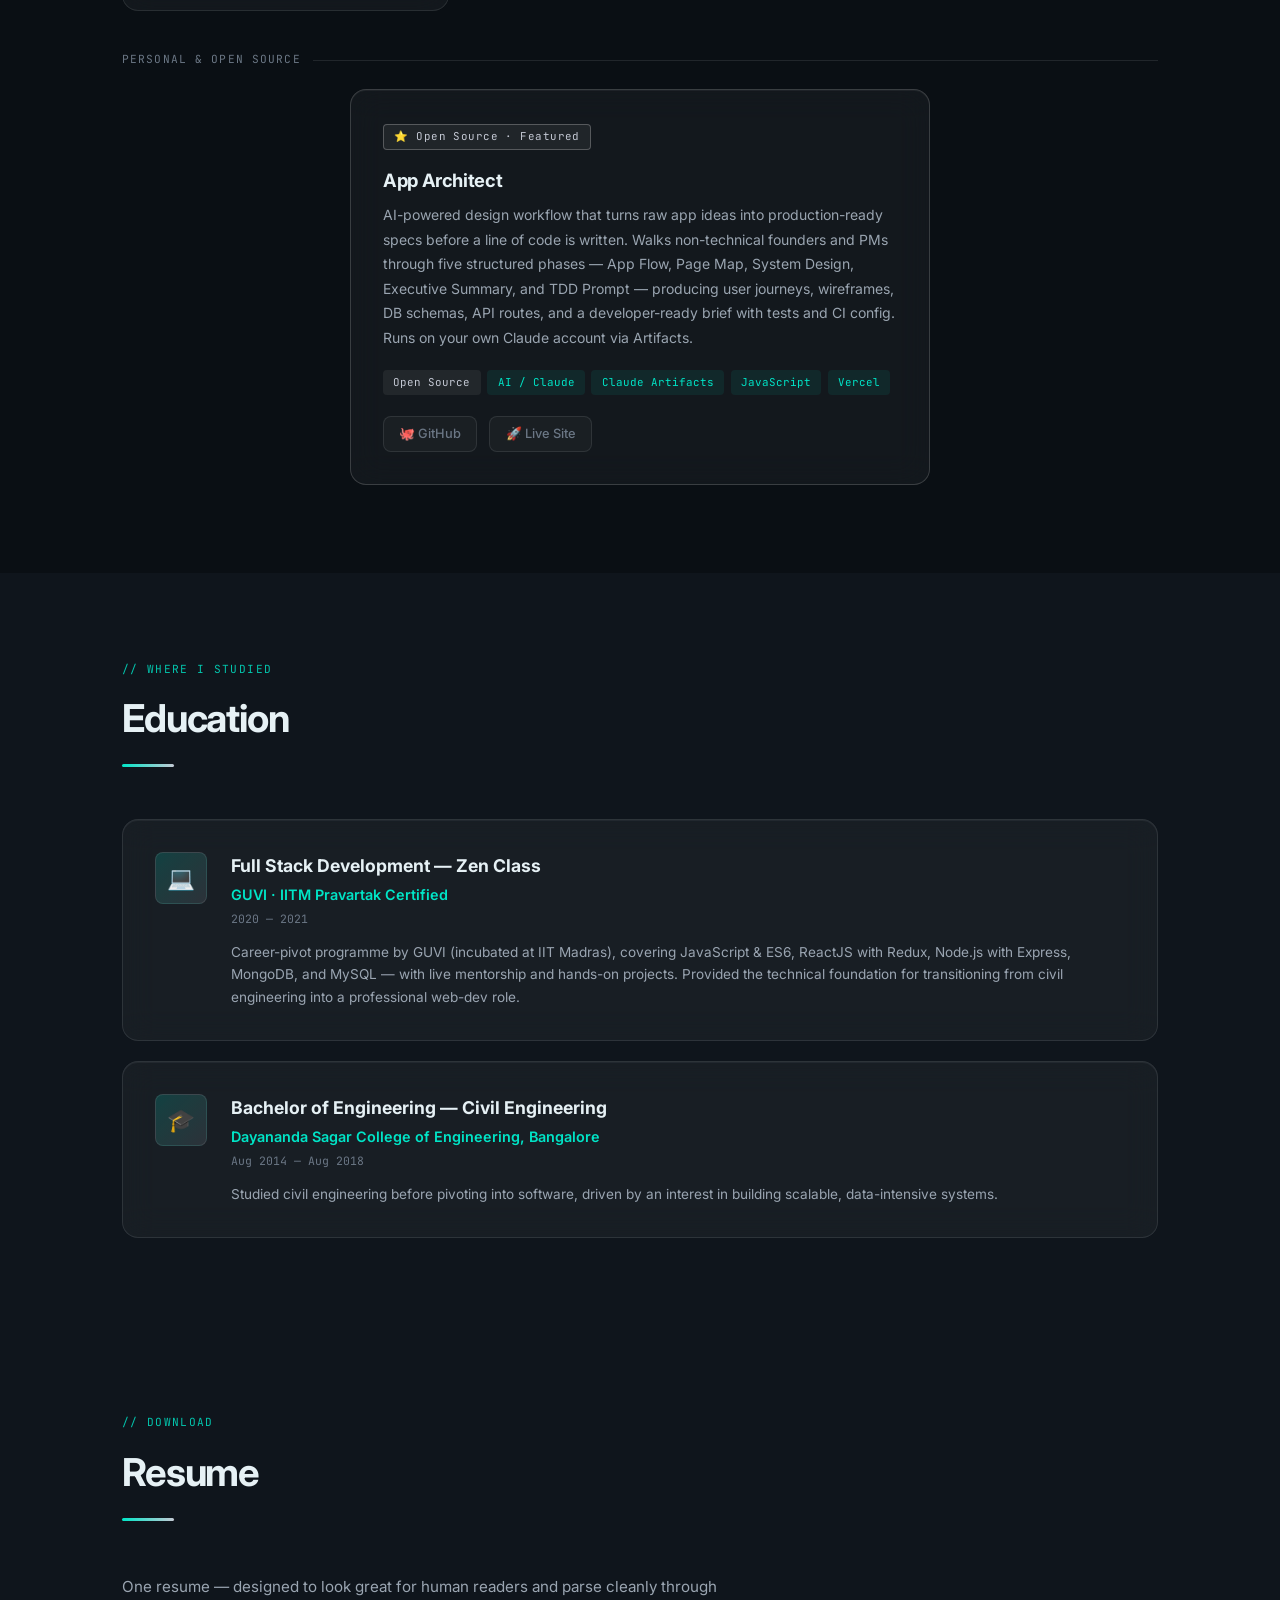
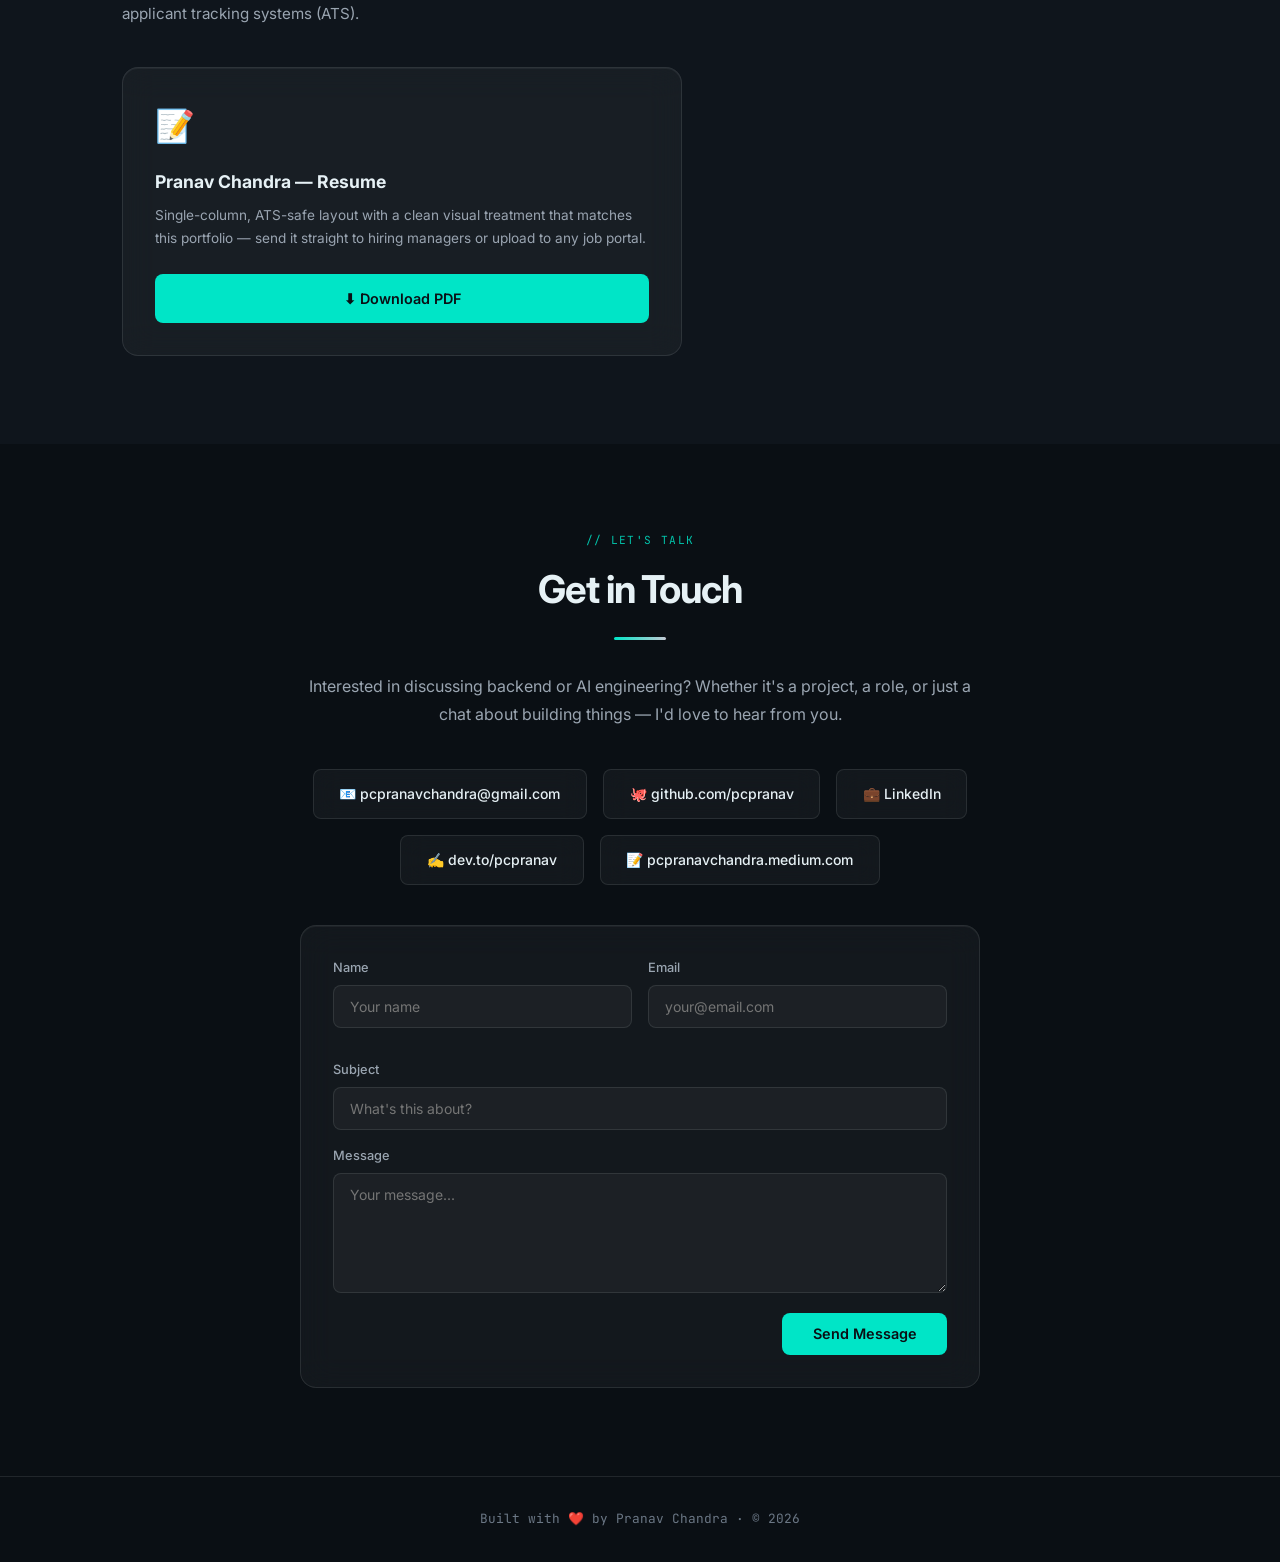
==== commit 70dff42f: "Refresh portfolio: senior title, project rotation, skills overhaul, OG card - Bump role to Senior So" ====
--- a/index.html
+++ b/index.html
@@ -3,23 +3,23 @@
 <head>
   <meta charset="UTF-8" />
   <meta name="viewport" content="width=device-width, initial-scale=1.0" />
-  <title>Pranav Chandra — Backend Software Engineer</title>
+  <title>Pranav Chandra — Senior Software Engineer (Backend)</title>
 
   <!-- SEO Meta -->
-  <meta name="description" content="Pranav Chandra — Backend Software Engineer with 5+ years building scalable APIs, AI-powered products, and cloud-native systems on AWS and GCP." />
+  <meta name="description" content="Pranav Chandra — Senior Software Engineer (Backend) with 5+ years building scalable APIs, AI-powered products, and cloud-native systems on AWS and GCP." />
   <link rel="canonical" href="https://pranavchandra-portfolio.vercel.app/" />
 
   <!-- Open Graph -->
   <meta property="og:type"        content="website" />
   <meta property="og:url"         content="https://pranavchandra-portfolio.vercel.app/" />
-  <meta property="og:title"       content="Pranav Chandra — Backend Software Engineer" />
-  <meta property="og:description" content="Backend engineer specialising in scalable APIs, LLM integrations, and cloud-native architecture on AWS and GCP." />
+  <meta property="og:title"       content="Pranav Chandra — Senior Software Engineer (Backend)" />
+  <meta property="og:description" content="Senior Software Engineer (Backend) specialising in scalable APIs, LLM integrations, and cloud-native architecture on AWS and GCP." />
   <meta property="og:image"       content="https://pranavchandra-portfolio.vercel.app/og-image.png" />
 
   <!-- Twitter Card -->
   <meta name="twitter:card"        content="summary_large_image" />
-  <meta name="twitter:title"       content="Pranav Chandra — Backend Software Engineer" />
-  <meta name="twitter:description" content="Backend engineer specialising in scalable APIs, LLM integrations, and cloud-native architecture on AWS and GCP." />
+  <meta name="twitter:title"       content="Pranav Chandra — Senior Software Engineer (Backend)" />
+  <meta name="twitter:description" content="Senior Software Engineer (Backend) specialising in scalable APIs, LLM integrations, and cloud-native architecture on AWS and GCP." />
   <meta name="twitter:image"       content="https://pranavchandra-portfolio.vercel.app/og-image.png" />
 
   <!-- Theme color (mobile browser chrome) -->
@@ -45,11 +45,13 @@
     "@context": "https://schema.org",
     "@type": "Person",
     "name": "Pranav Chandra",
-    "jobTitle": "Backend Software Engineer",
+    "jobTitle": "Senior Software Engineer (Backend)",
     "url": "https://pranavchandra-portfolio.vercel.app/",
     "sameAs": [
       "https://github.com/pcpranav",
-      "https://www.linkedin.com/in/pranav-chandra-33b92215b/"
+      "https://www.linkedin.com/in/pranav-chandra-dev/",
+      "https://dev.to/pcpranav",
+      "https://pcpranavchandra.medium.com/"
     ],
     "email": "mailto:pcpranavchandra@gmail.com",
     "worksFor": {
@@ -70,7 +72,7 @@
 
   <!-- NAVBAR -->
   <nav id="navbar" aria-label="Main navigation">
-    <div class="nav-logo">PC</div>
+    <a class="nav-logo" href="#hero" aria-label="Back to top">PC</a>
 
     <!-- Desktop links -->
     <ul class="nav-links" role="list">
@@ -106,7 +108,7 @@
     <section id="hero" aria-label="Introduction">
       <div class="hero-inner">
         <h1>Pranav <span>Chandra</span></h1>
-        <p class="hero-sub">Backend Software Engineer &middot; Building scalable systems &amp; AI-powered products at LiftOff LLC</p>
+        <p class="hero-sub">Senior Software Engineer (Backend) &middot; Building scalable systems &amp; AI-powered products at LiftOff LLC</p>
         <div class="hero-btns">
           <a href="#projects" class="btn btn-primary">View My Work</a>
           <a href="#contact" class="btn btn-outline">Get in Touch</a>
@@ -127,19 +129,21 @@
         <div class="section-line"></div>
         <div class="about-grid">
           <div class="about-text">
-            <p>I'm a Backend Software Engineer at <strong style="color:var(--blue)">LiftOff LLC</strong> with 5+ years of experience building scalable, production-grade systems that handle millions of daily requests.</p>
+            <p>I'm a Senior Software Engineer (Backend) at <strong style="color:var(--blue)">LiftOff LLC</strong> with 5+ years of experience building scalable, production-grade systems that handle millions of daily requests.</p>
             <p>I specialise in designing RESTful and GraphQL APIs, integrating large language models (OpenAI, Gemini, Anthropic Claude), and deploying cloud-native applications on AWS and GCP.</p>
-            <p>My work at LiftOff includes building backend infrastructure for <strong style="color:var(--gold)">QuiltAI</strong> — a social intelligence platform for brands — including data ingestion pipelines, AI-powered analytics, and multi-model LLM orchestration.</p>
-            <p>Outside of work, I build developer tools and productivity apps as open-source side projects. <strong>Webcraft Studio</strong> turns plain-language prompts into deployed websites, <strong>PromptCraft IO</strong> transforms app ideas into production-ready specs, and <strong>Notely</strong> is a unified notes-and-tasks workspace that replaces the Notion-plus-To-Do app-switch.</p>
+            <p>My work focuses on backend infrastructure for AI-powered consumer and B2B platforms &mdash; data ingestion pipelines, multi-model LLM orchestration, and analytics that turn raw signal into actionable insight at scale.</p>
+            <p>Outside of work, I build developer tools and AI-powered side projects &mdash; exploring where prompt engineering, automation, and product design intersect.</p>
             <div class="about-links">
               <a href="mailto:pcpranavchandra@gmail.com" class="about-link" aria-label="Send email">&#128231; Email</a>
               <a href="https://github.com/pcpranav" target="_blank" rel="noopener noreferrer" class="about-link" aria-label="GitHub profile">&#128025; GitHub</a>
-              <a href="https://www.linkedin.com/in/pranav-chandra-33b92215b/" target="_blank" rel="noopener noreferrer" class="about-link" aria-label="LinkedIn profile">&#128188; LinkedIn</a>
+              <a href="https://www.linkedin.com/in/pranav-chandra-dev/" target="_blank" rel="noopener noreferrer" class="about-link" aria-label="LinkedIn profile">&#128188; LinkedIn</a>
+              <a href="https://dev.to/pcpranav" target="_blank" rel="noopener noreferrer" class="about-link" aria-label="dev.to profile">&#9997;&#65039; dev.to</a>
+              <a href="https://pcpranavchandra.medium.com/" target="_blank" rel="noopener noreferrer" class="about-link" aria-label="Medium profile">&#128221; Medium</a>
             </div>
           </div>
           <div>
             <div class="about-info" role="list" aria-label="Quick profile info">
-              <div class="info-item" role="listitem"><span class="info-key">Role</span><span class="info-val">Backend Software Engineer</span></div>
+              <div class="info-item" role="listitem"><span class="info-key">Role</span><span class="info-val">Senior Software Engineer (Backend)</span></div>
               <div class="info-item" role="listitem"><span class="info-key">Company</span><span class="info-val">LiftOff LLC</span></div>
               <div class="info-item" role="listitem"><span class="info-key">Location</span><span class="info-val">Bengaluru, India</span></div>
               <div class="info-item" role="listitem"><span class="info-key">Experience</span><span class="info-val">5+ years</span></div>
@@ -160,11 +164,12 @@
           <div class="skill-cat">
             <div class="skill-cat-title">AI &amp; LLMs</div>
             <div class="skill-tags">
+              <span class="skill-tag">Anthropic Claude</span>
               <span class="skill-tag">OpenAI API</span>
               <span class="skill-tag">Google Gemini</span>
-              <span class="skill-tag">Anthropic Claude</span>
               <span class="skill-tag">Prompt Engineering</span>
               <span class="skill-tag">LLM Orchestration</span>
+              <span class="skill-tag">RAG</span>
             </div>
           </div>
           <div class="skill-cat">
@@ -173,10 +178,11 @@
               <span class="skill-tag">Python</span>
               <span class="skill-tag">Node.js</span>
               <span class="skill-tag">TypeScript</span>
-              <span class="skill-tag">JavaScript</span>
+              <span class="skill-tag">FastAPI</span>
+              <span class="skill-tag">Express</span>
               <span class="skill-tag">GraphQL</span>
               <span class="skill-tag">REST APIs</span>
-              <span class="skill-tag">Microservices</span>
+              <span class="skill-tag">BullMQ</span>
             </div>
           </div>
           <div class="skill-cat">
@@ -185,6 +191,8 @@
               <span class="skill-tag">PostgreSQL</span>
               <span class="skill-tag">MongoDB</span>
               <span class="skill-tag">Redis</span>
+              <span class="skill-tag">Prisma</span>
+              <span class="skill-tag">pgvector</span>
             </div>
           </div>
           <div class="skill-cat">
@@ -192,10 +200,31 @@
             <div class="skill-tags">
               <span class="skill-tag">AWS</span>
               <span class="skill-tag">GCP</span>
-              <span class="skill-tag">Netlify</span>
+              <span class="skill-tag">Vercel</span>
+              <span class="skill-tag">Cloudflare Workers</span>
               <span class="skill-tag">Docker</span>
-              <span class="skill-tag">CI/CD</span>
-              <span class="skill-tag">Git</span>
+              <span class="skill-tag">GitHub Actions</span>
+            </div>
+          </div>
+          <div class="skill-cat">
+            <div class="skill-cat-title">Streaming &amp; Workflows</div>
+            <div class="skill-tags">
+              <span class="skill-tag">SSE</span>
+              <span class="skill-tag">GraphQL Subscriptions</span>
+              <span class="skill-tag">Webhooks</span>
+              <span class="skill-tag">Prefect</span>
+              <span class="skill-tag">Google Workflows</span>
+              <span class="skill-tag">Cloud Tasks</span>
+            </div>
+          </div>
+          <div class="skill-cat">
+            <div class="skill-cat-title">Integrations</div>
+            <div class="skill-tags">
+              <span class="skill-tag">Stripe</span>
+              <span class="skill-tag">Zenoti</span>
+              <span class="skill-tag">MyTime</span>
+              <span class="skill-tag">Klaviyo</span>
+              <span class="skill-tag">Brevo</span>
             </div>
           </div>
         </div>
@@ -210,16 +239,17 @@
         <div class="section-line"></div>
         <div class="timeline">
           <div class="tl-item">
-            <div class="tl-date">2019 &mdash; Present</div>
-            <div class="tl-title">Backend Software Engineer</div>
+            <div class="tl-date">2021 &mdash; Present</div>
+            <div class="tl-title">Senior Software Engineer (Backend)</div>
             <div class="tl-company">LiftOff LLC &middot; Bengaluru, India</div>
             <ul class="tl-desc" aria-label="Responsibilities">
-              <li>Engineered scalable backend systems and APIs handling millions of daily requests across the QuiltAI platform</li>
-              <li>Integrated OpenAI, Google Gemini, and Anthropic Claude APIs for AI-powered analytics and content generation</li>
-              <li>Built and maintained microservices deployed on AWS and GCP, leveraging Docker and CI/CD for zero-downtime deployments</li>
-              <li>Developed social intelligence infrastructure: data ingestion pipelines for Instagram, TikTok, and YouTube content at scale</li>
-              <li>Led multi-model LLM orchestration, prompt engineering, and response optimisation for production workloads</li>
-              <li>Contributed to the Bowie Barker web platform — booking flows, member management, and service integrations</li>
+              <li>Engineered scalable backend systems and APIs handling millions of daily requests across QuiltAI&rsquo;s social intelligence platform</li>
+              <li>Led multi-model LLM orchestration across OpenAI, Google Gemini, and Anthropic Claude &mdash; covering prompt engineering, response optimisation, and cost-aware model routing for production workloads</li>
+              <li>Built data ingestion pipelines for Instagram, TikTok, and YouTube &mdash; processing high-volume social signal into structured, analytics-ready datasets</li>
+              <li>Architected microservices on AWS and GCP with Docker and GitHub Actions, enabling zero-downtime deployments across services</li>
+              <li>Delivered backend services across multiple client web platforms &mdash; Bowie Barker, Squeeze, and Okay Humans &mdash; covering booking flows, membership management, and customer-facing experiences</li>
+              <li>Built Stripe-based payments and subscription infrastructure (recurring billing, webhooks); integrated booking platforms (Zenoti, MyTime) and lifecycle email (Klaviyo, Brevo); orchestrated background jobs and crons with BullMQ</li>
+              <li>Designed real-time and event-driven systems &mdash; SSE streams in FastAPI for LLM responses, Redis-backed GraphQL subscriptions, webhook-driven integrations, and async producer/consumer pipelines in Python with async generators; orchestrated workflows with Prefect, Google Workflows, and Cloud Tasks; deployed edge compute on Cloudflare Workers + KV</li>
             </ul>
           </div>
         </div>
@@ -250,7 +280,7 @@
                 <span class="tech-tag">PostgreSQL</span>
               </div>
               <div class="proj-links">
-                <a href="https://sphere.quilt.ai/templates" target="_blank" rel="noopener noreferrer" class="proj-link">&#128640; Live Product</a>
+                <a href="https://www.quilt.ai/sphere" target="_blank" rel="noopener noreferrer" class="proj-link">&#128640; Live Site</a>
               </div>
           </article>
 
@@ -286,32 +316,31 @@
                 <a href="https://okayhuman.vercel.app/" target="_blank" rel="noopener noreferrer" class="proj-link">&#128640; Live Site</a>
               </div>
           </article>
+
+          <article class="proj-card">
+            <div class="proj-badge work">&#128188; Professional</div>
+            <h3 class="proj-title">Squeeze &mdash; Massage Booking Platform</h3>
+              <p class="proj-desc">Web platform for a modern massage therapy franchise. Contributed backend services for booking flows, membership management, location and therapist directories, and customer-facing service catalogues across multiple studio locations.</p>
+              <div class="proj-tech">
+                <span class="tech-tag work">Professional</span>
+                <span class="tech-tag">Node.js</span>
+                <span class="tech-tag">REST APIs</span>
+                <span class="tech-tag">PostgreSQL</span>
+                <span class="tech-tag">Cloud</span>
+              </div>
+              <div class="proj-links">
+                <a href="https://www.squeezemassage.com/" target="_blank" rel="noopener noreferrer" class="proj-link">&#128640; Live Site</a>
+              </div>
+          </article>
         </div>
 
         <!-- Personal open-source -->
         <div class="proj-sublabel">Personal &amp; Open Source</div>
-        <div class="proj-grid">
+        <div class="proj-grid solo">
 
           <article class="proj-card featured">
             <div class="proj-badge">&#11088; Open Source &middot; Featured</div>
-            <h3 class="proj-title">Webcraft Studio</h3>
-              <p class="proj-desc">AI-powered website builder that turns plain-language descriptions into fully styled, mobile-responsive websites in seconds. Iterate on the generated site, sync projects across devices via the cloud, then export as a zip or deploy live in one click. Powered by the Anthropic Claude API.</p>
-              <div class="proj-tech">
-                <span class="tech-tag os">Open Source</span>
-                <span class="tech-tag">AI / Claude API</span>
-                <span class="tech-tag">Next.js</span>
-                <span class="tech-tag">TypeScript</span>
-                <span class="tech-tag">Vercel</span>
-              </div>
-              <div class="proj-links">
-                <a href="https://github.com/pcpranav/sitecraft" target="_blank" rel="noopener noreferrer" class="proj-link">&#128025; GitHub</a>
-                <a href="https://wiz-craft.vercel.app/" target="_blank" rel="noopener noreferrer" class="proj-link">&#128640; Live Demo</a>
-              </div>
-          </article>
-
-          <article class="proj-card featured">
-            <div class="proj-badge">&#11088; Open Source &middot; Featured</div>
-            <h3 class="proj-title">PromptCraft IO (App Architect)</h3>
+            <h3 class="proj-title">App Architect</h3>
               <p class="proj-desc">AI-powered design workflow that turns raw app ideas into production-ready specs before a line of code is written. Walks non-technical founders and PMs through five structured phases &mdash; App Flow, Page Map, System Design, Executive Summary, and TDD Prompt &mdash; producing user journeys, wireframes, DB schemas, API routes, and a developer-ready brief with tests and CI config. Runs on your own Claude account via Artifacts.</p>
               <div class="proj-tech">
                 <span class="tech-tag os">Open Source</span>
@@ -321,24 +350,8 @@
                 <span class="tech-tag">Vercel</span>
               </div>
               <div class="proj-links">
-                <a href="https://promptcraft-io.vercel.app/" target="_blank" rel="noopener noreferrer" class="proj-link">&#128640; Live Demo</a>
-              </div>
-          </article>
-
-          <article class="proj-card featured">
-            <div class="proj-badge">&#11088; Open Source &middot; Featured</div>
-            <h3 class="proj-title">Notely &mdash; Notes &amp; Tasks Workspace</h3>
-              <p class="proj-desc">A unified productivity workspace that fuses Notion-style block editing with Microsoft To Do-style task management, so you can capture thoughts and ship work without app-switching. Features a block editor with slash commands and drag-to-reorder, My Day focus view with due dates and priorities, flexible groups and lists, calendar sync, unified search across notes and tasks, offline support, and passwordless sign-in via Google or magic link. Installs as a mobile-first PWA.</p>
-              <div class="proj-tech">
-                <span class="tech-tag os">Open Source</span>
-                <span class="tech-tag">Next.js</span>
-                <span class="tech-tag">Supabase</span>
-                <span class="tech-tag">BlockNote</span>
-                <span class="tech-tag">PWA</span>
-                <span class="tech-tag">Vercel</span>
-              </div>
-              <div class="proj-links">
-                <a href="https://notes-app-v2-one.vercel.app/" target="_blank" rel="noopener noreferrer" class="proj-link">&#128640; Live Demo</a>
+                <a href="https://github.com/pcpranav/promptcraft-io" target="_blank" rel="noopener noreferrer" class="proj-link">&#128025; GitHub</a>
+                <a href="https://promptcraft-io.vercel.app/" target="_blank" rel="noopener noreferrer" class="proj-link">&#128640; Live Site</a>
               </div>
           </article>
 
@@ -352,13 +365,22 @@
         <div class="section-label">// where I studied</div>
         <h2 id="education-heading" class="section-title">Education</h2>
         <div class="section-line"></div>
+        <div class="edu-card">
+          <div class="edu-icon" aria-hidden="true">&#128187;</div>
+          <div>
+            <div class="edu-degree">Full Stack Development &mdash; Zen Class</div>
+            <div class="edu-school">GUVI &middot; IITM Pravartak Certified</div>
+            <div class="edu-date">2020 &mdash; 2021</div>
+            <p class="edu-note">Career-pivot programme by GUVI (incubated at IIT Madras), covering JavaScript &amp; ES6, ReactJS with Redux, Node.js with Express, MongoDB, and MySQL &mdash; with live mentorship and hands-on projects. Provided the technical foundation for transitioning from civil engineering into a professional web-dev role.</p>
+          </div>
+        </div>
         <div class="edu-card">
           <div class="edu-icon" aria-hidden="true">&#127891;</div>
           <div>
             <div class="edu-degree">Bachelor of Engineering &mdash; Civil Engineering</div>
             <div class="edu-school">Dayananda Sagar College of Engineering, Bangalore</div>
             <div class="edu-date">Aug 2014 &mdash; Aug 2018</div>
-            <p class="edu-note">Transitioned into software engineering post-graduation, driven by a passion for building scalable systems. Spent the following years mastering backend development, cloud infrastructure, and AI integrations through hands-on professional experience.</p>
+            <p class="edu-note">Studied civil engineering before pivoting into software, driven by an interest in building scalable, data-intensive systems.</p>
           </div>
         </div>
       </div>
@@ -393,7 +415,9 @@
           <div class="contact-links">
             <a href="mailto:pcpranavchandra@gmail.com" class="contact-link" aria-label="Send email">&#128231; pcpranavchandra@gmail.com</a>
             <a href="https://github.com/pcpranav" target="_blank" rel="noopener noreferrer" class="contact-link" aria-label="GitHub profile">&#128025; github.com/pcpranav</a>
-            <a href="https://www.linkedin.com/in/pranav-chandra-33b92215b/" target="_blank" rel="noopener noreferrer" class="contact-link" aria-label="LinkedIn profile">&#128188; LinkedIn</a>
+            <a href="https://www.linkedin.com/in/pranav-chandra-dev/" target="_blank" rel="noopener noreferrer" class="contact-link" aria-label="LinkedIn profile">&#128188; LinkedIn</a>
+            <a href="https://dev.to/pcpranav" target="_blank" rel="noopener noreferrer" class="contact-link" aria-label="dev.to profile">&#9997;&#65039; dev.to/pcpranav</a>
+            <a href="https://pcpranavchandra.medium.com/" target="_blank" rel="noopener noreferrer" class="contact-link" aria-label="Medium profile">&#128221; pcpranavchandra.medium.com</a>
           </div>
 
           <!-- Web3Forms contact form -->
@@ -431,6 +455,9 @@
           <div id="form-success" style="display:none; margin-top:1.5rem; padding:1rem 1.5rem; background:rgba(34,197,94,0.1); border:1px solid rgba(34,197,94,0.3); border-radius:8px; color:#22c55e; font-size:0.9rem;">
             &#10003; Message sent! I'll get back to you soon.
           </div>
+          <div id="form-error" style="display:none; margin-top:1.5rem; padding:1rem 1.5rem; background:rgba(248,113,113,0.1); border:1px solid rgba(248,113,113,0.3); border-radius:8px; color:#f87171; font-size:0.9rem;">
+            &#9888; Couldn't send. Please email <a href="mailto:pcpranavchandra@gmail.com" style="color:#f87171; text-decoration:underline;">pcpranavchandra@gmail.com</a> directly.
+          </div>
         </div>
       </div>
     </section>
--- a/styles.css
+++ b/styles.css
@@ -67,7 +67,9 @@
 .nav-logo {
   font-weight: 800; font-size: 1.15rem; color: var(--gold);
   letter-spacing: -0.02em; font-family: var(--mono);
-}
+  text-decoration: none; transition: color 0.2s;
+}
+.nav-logo:hover { color: var(--blue); }
 .nav-links { display: flex; gap: 2.25rem; list-style: none; }
 .nav-links a {
   color: var(--sub); font-size: 0.875rem; font-weight: 500;
@@ -77,8 +79,10 @@
   content: ''; position: absolute; bottom: -2px; left: 0; right: 100%;
   height: 1px; background: var(--blue); transition: right 0.25s;
 }
-.nav-links a:hover { color: var(--text); }
-.nav-links a:hover::after { right: 0; }
+.nav-links a:hover,
+.nav-links a.active { color: var(--text); }
+.nav-links a:hover::after,
+.nav-links a.active::after { right: 0; }
 
 /* Hamburger button */
 .nav-toggle {
@@ -139,6 +143,7 @@
 .hero-sub {
   font-size: 1.1rem; color: var(--sub); max-width: 580px;
   margin: 0 auto 2.75rem; font-weight: 400; line-height: 1.7;
+  text-wrap: balance;
 }
 .hero-btns { display: flex; gap: 1rem; justify-content: center; flex-wrap: wrap; }
 
@@ -280,6 +285,7 @@
 .proj-sublabel::after { content: ''; flex: 1; height: 1px; background: var(--border); }
 
 .proj-grid { display: grid; grid-template-columns: repeat(auto-fit, minmax(310px, 1fr)); gap: 1.75rem; }
+.proj-grid.solo { grid-template-columns: minmax(0, 580px); justify-content: center; }
 .proj-card {
   background: var(--card); border: 1px solid var(--border); border-radius: var(--r-lg);
   padding: 2rem; transition: all 0.3s; position: relative; overflow: hidden;
@@ -335,6 +341,7 @@
   box-shadow: inset 0 1px 0 rgba(255,255,255,0.05); transition: border-color 0.25s;
 }
 .edu-card:hover { border-color: rgba(0,229,199,0.3); }
+.edu-card + .edu-card { margin-top: 1.25rem; }
 .edu-icon {
   width: 52px; height: 52px;
   background: linear-gradient(135deg, rgba(0,229,199,0.18), rgba(196,201,212,0.12));
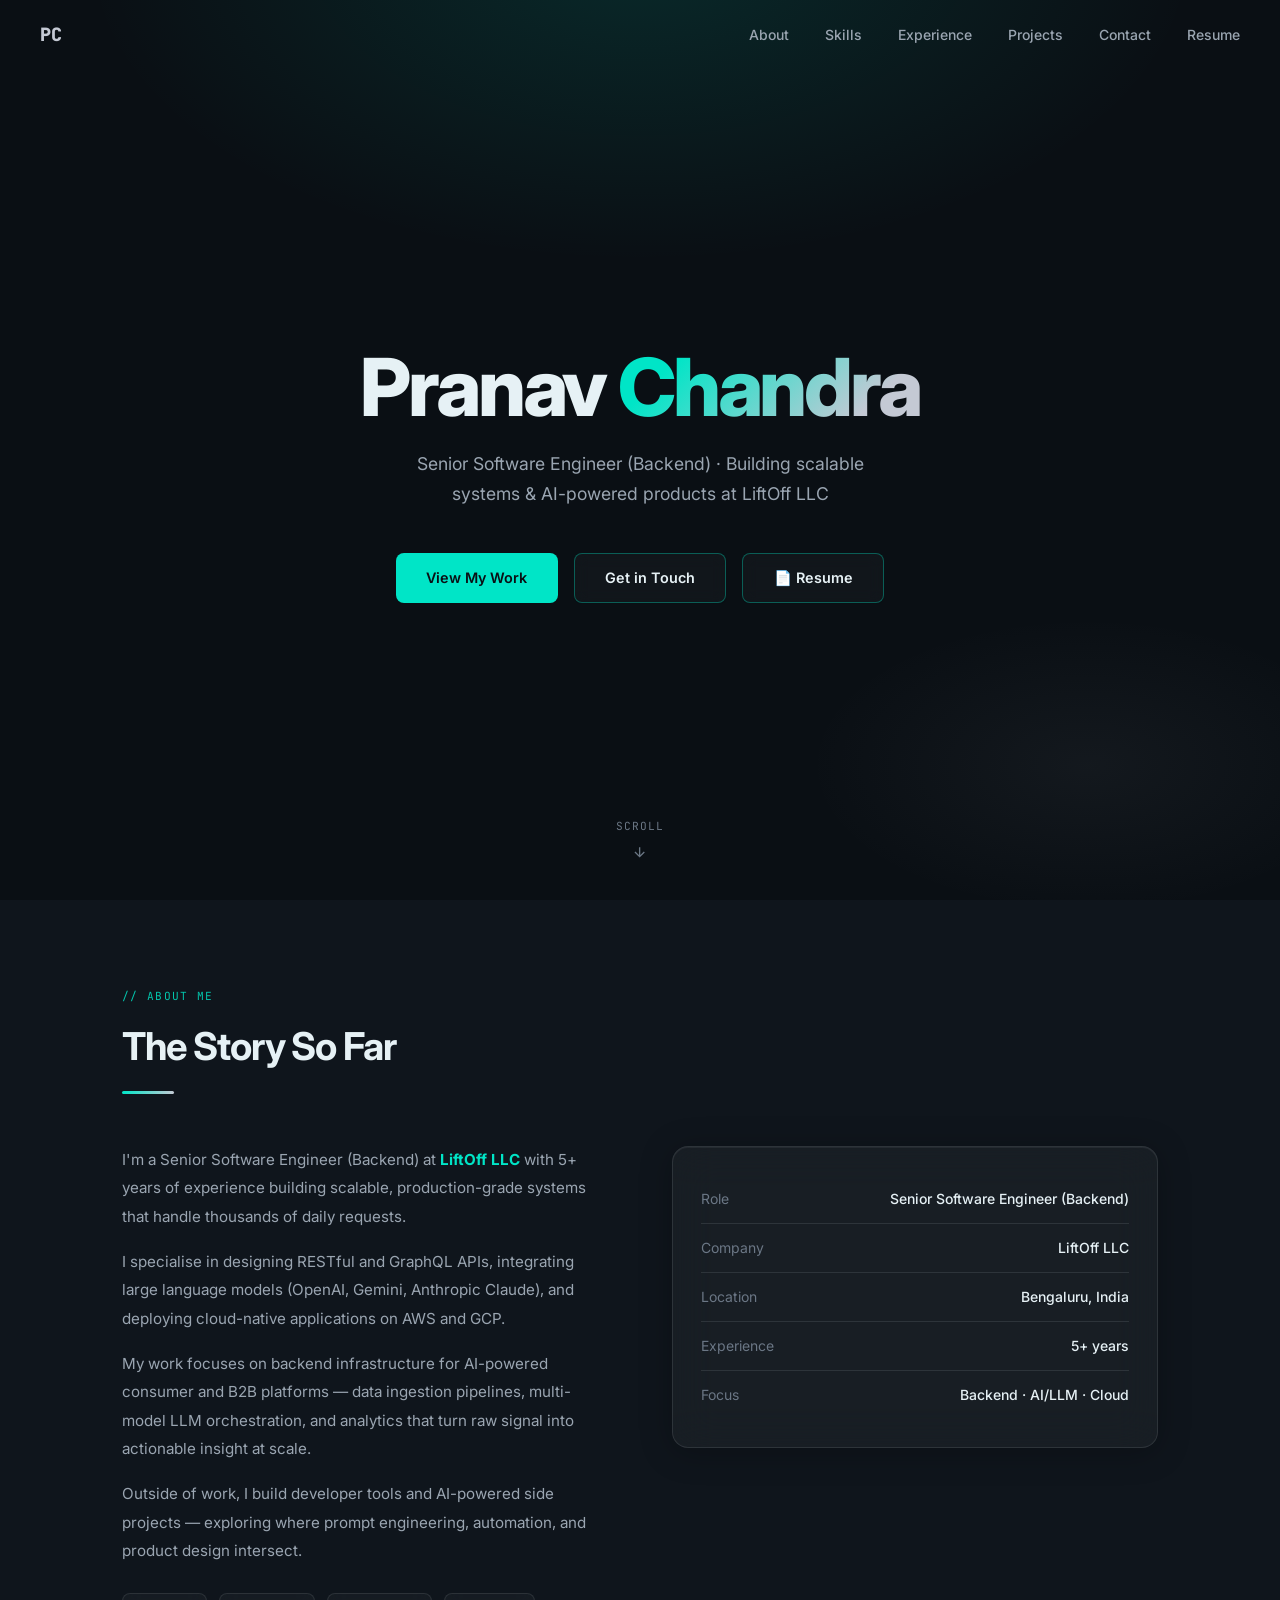
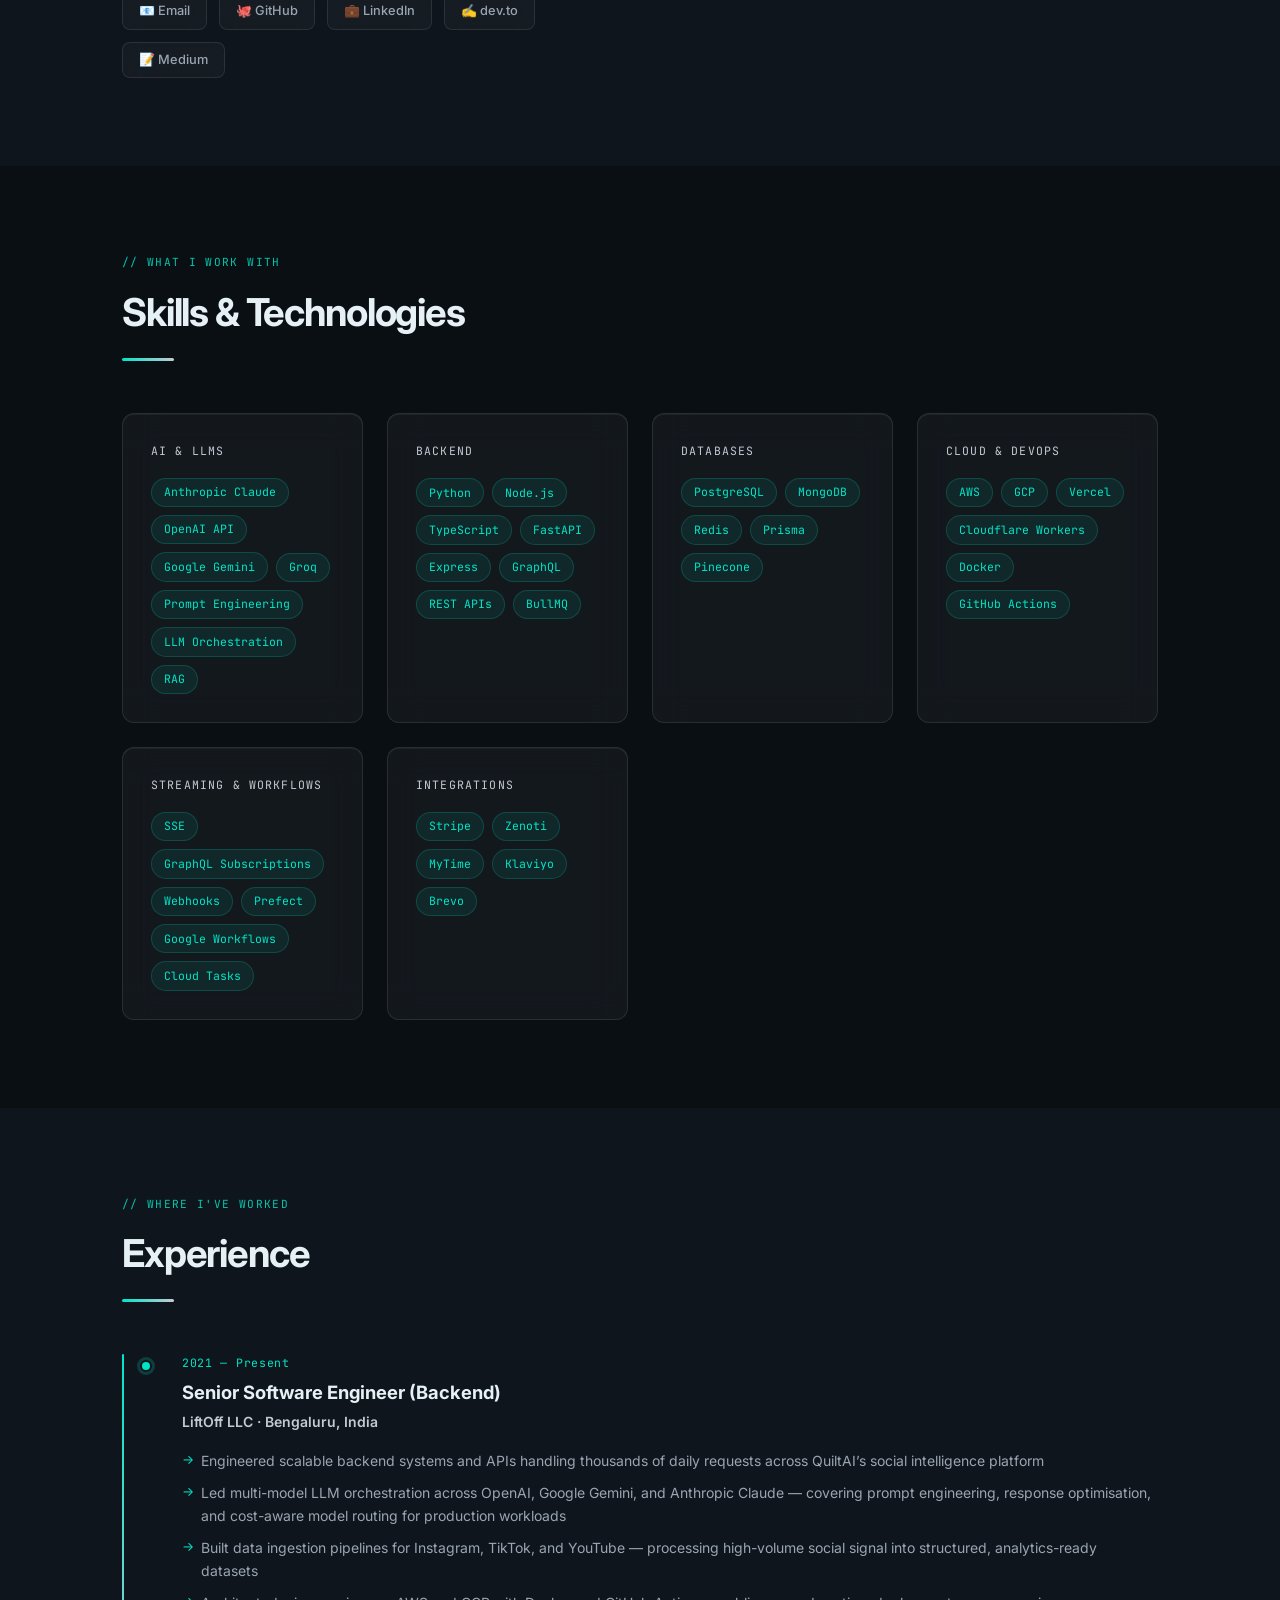
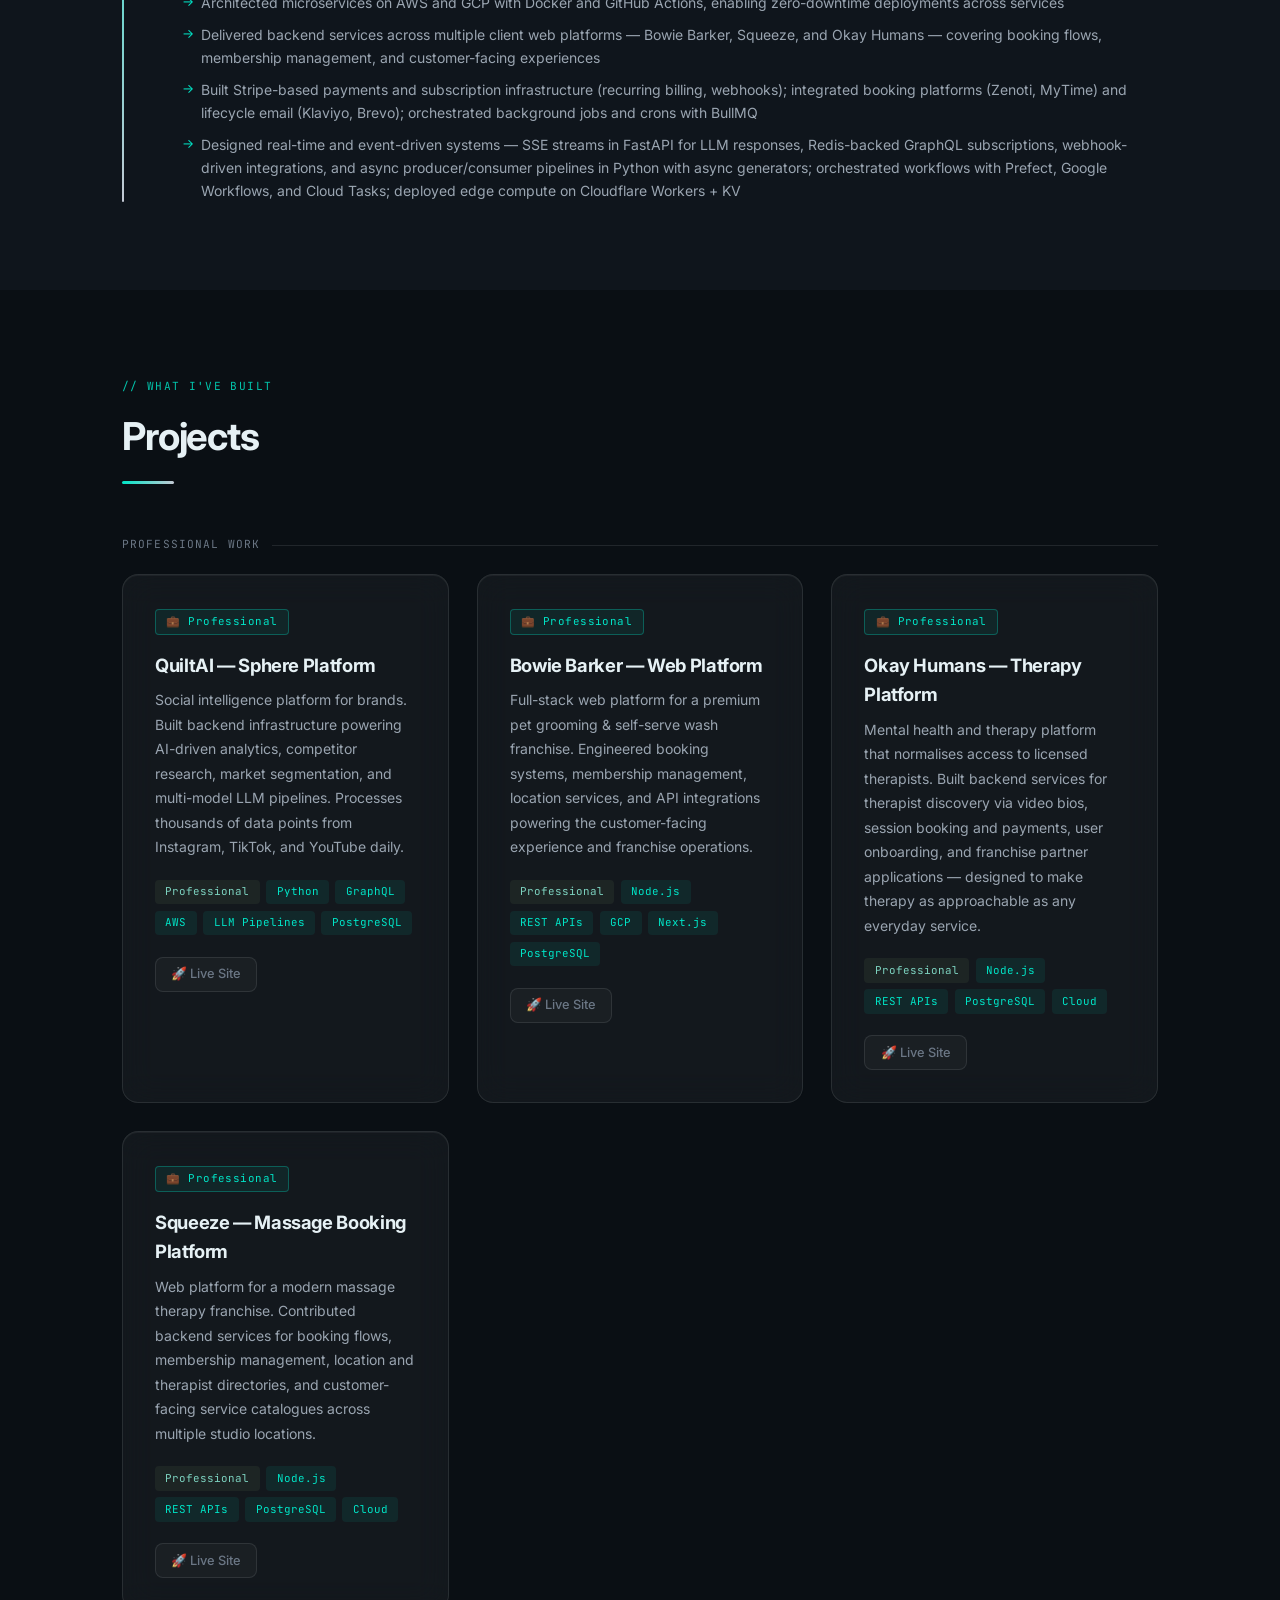
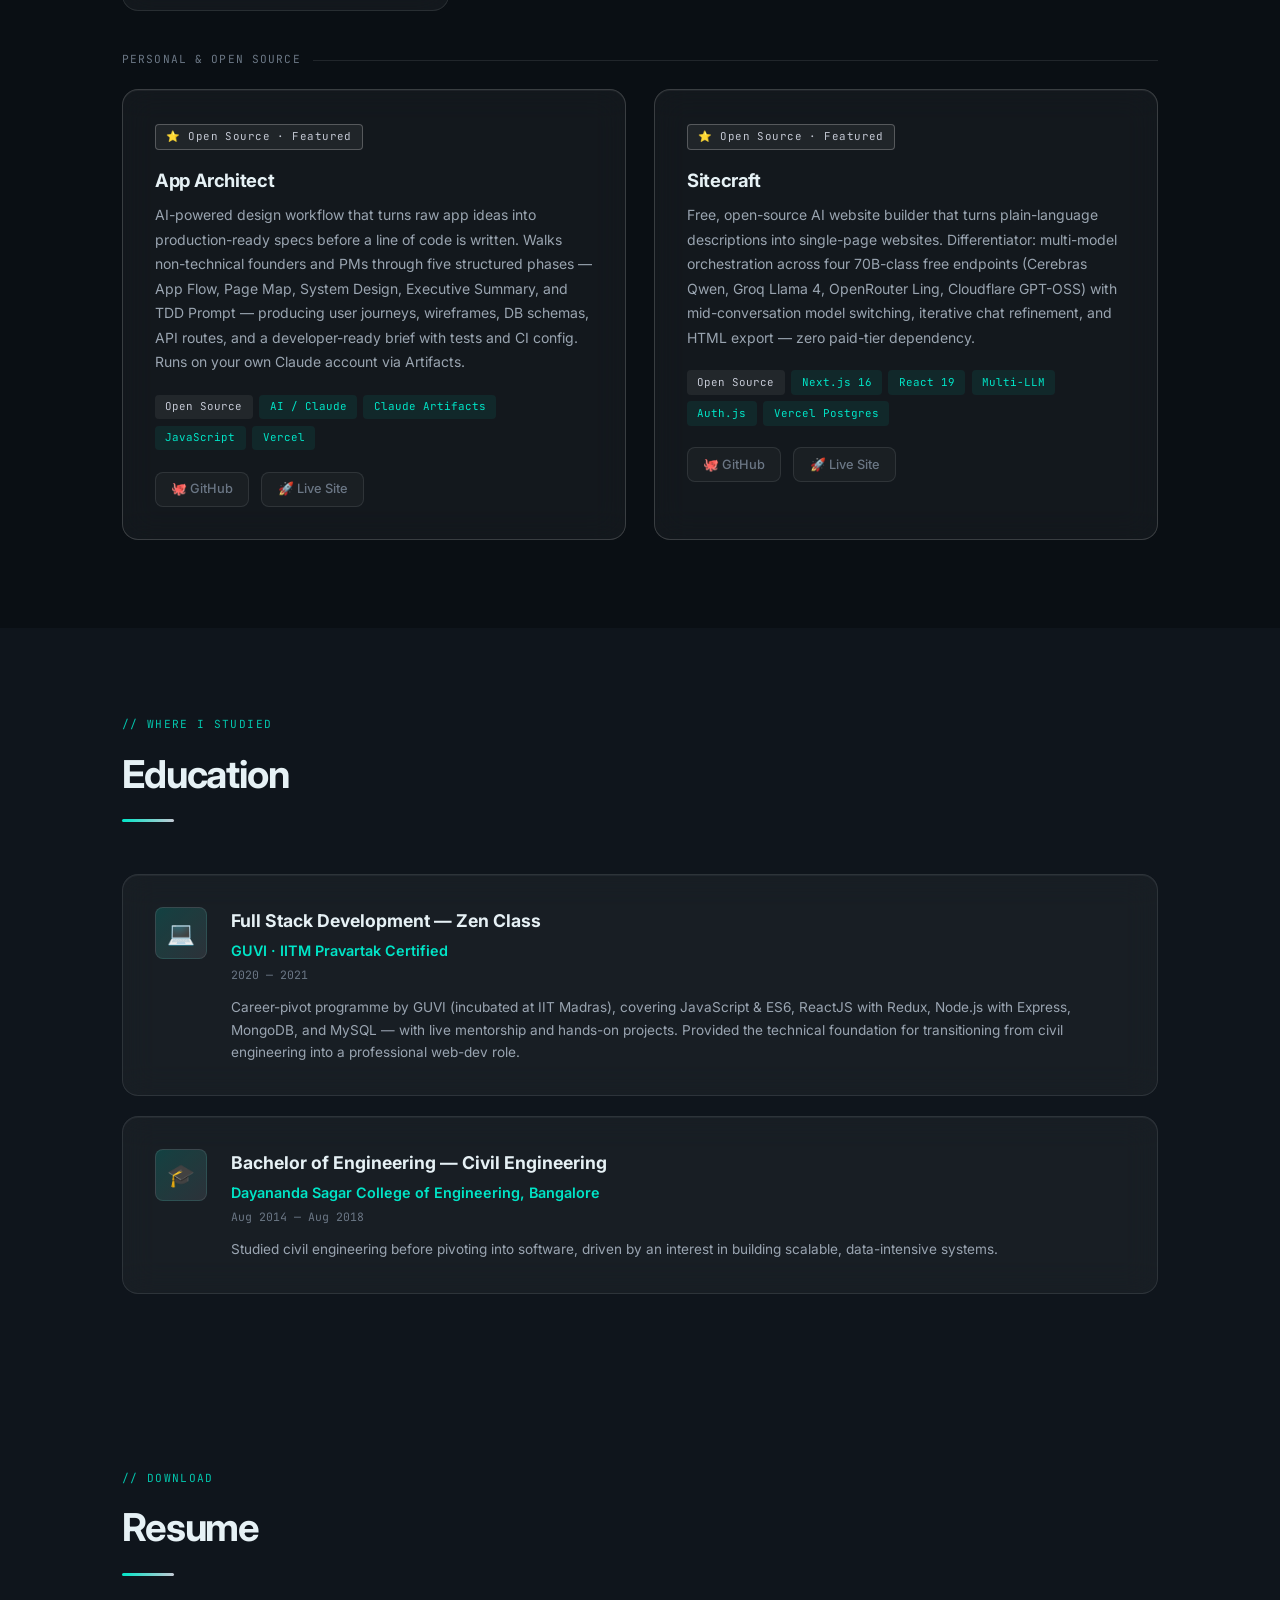
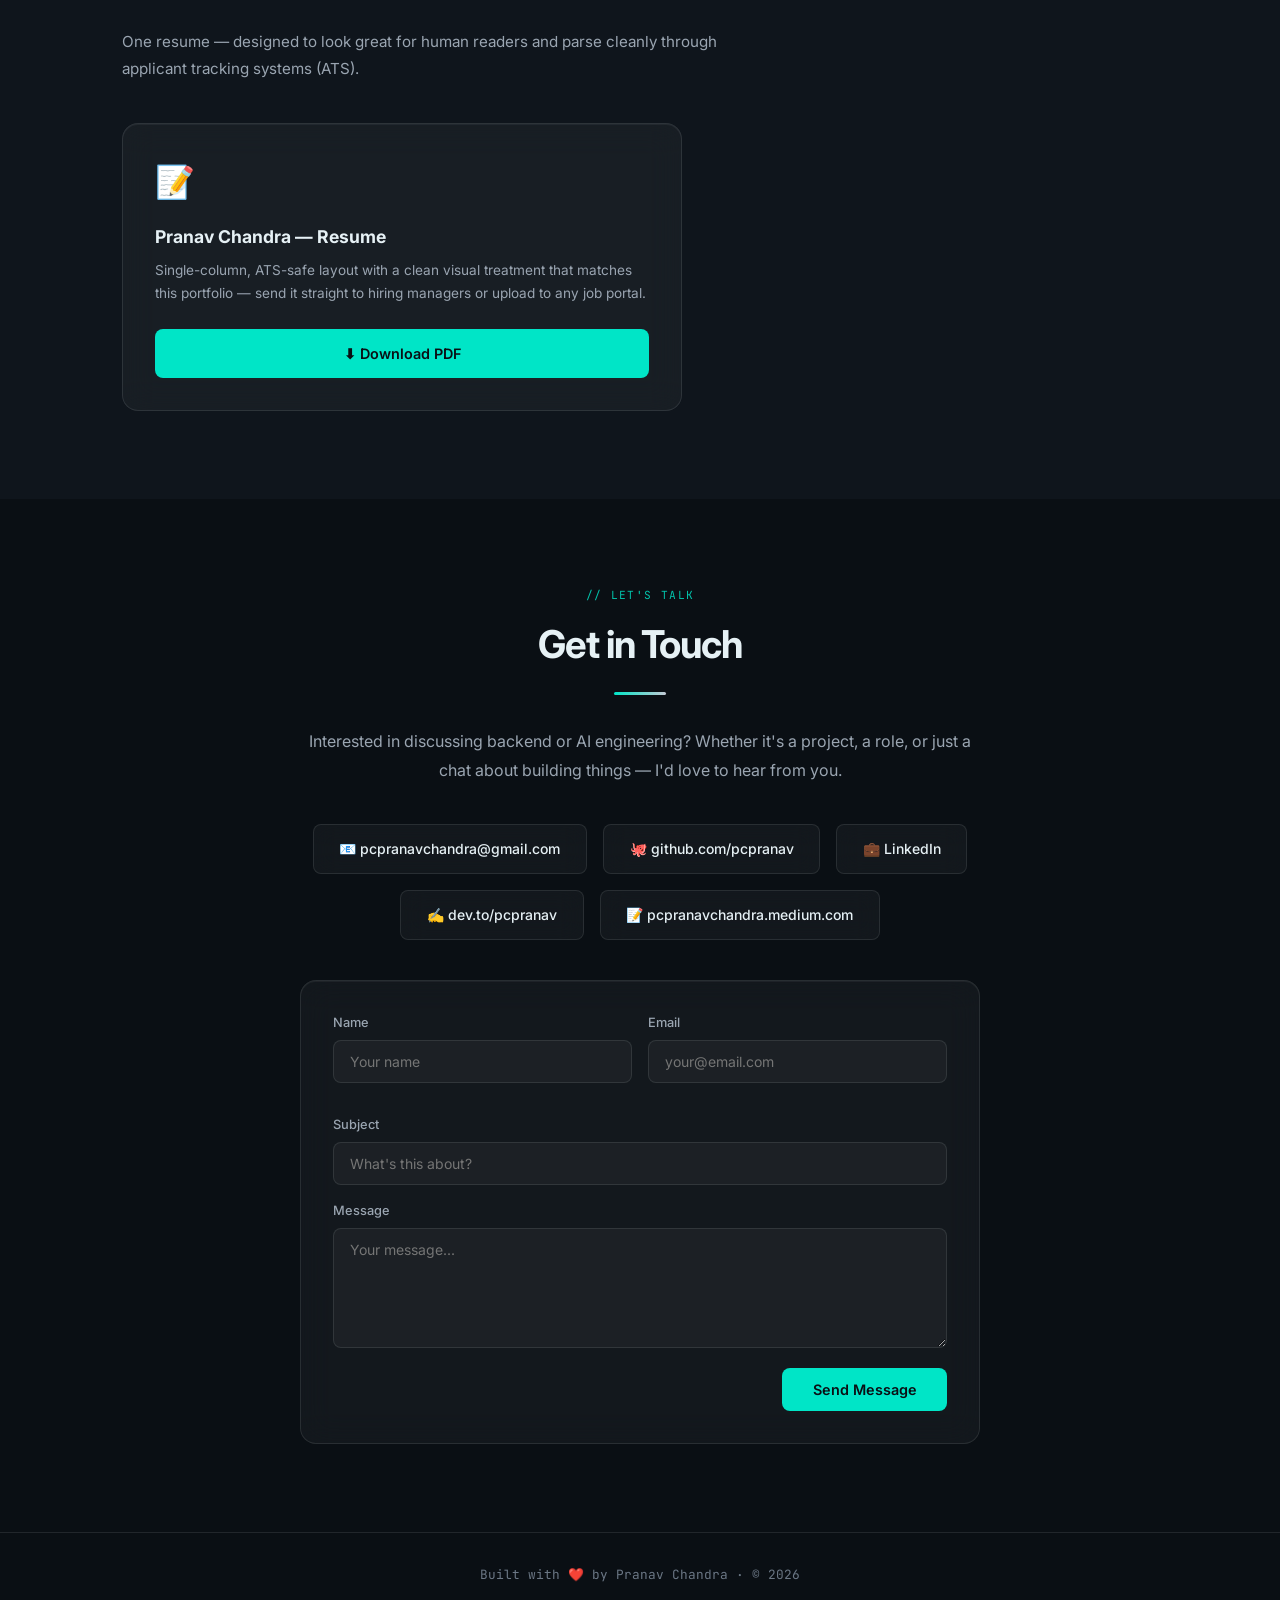
==== commit 44146edb: "Add Sitecraft project, refine skills, soften scale claim - Projects: add Sitecraft (Open Source · Fe" ====
--- a/index.html
+++ b/index.html
@@ -129,7 +129,7 @@
         <div class="section-line"></div>
         <div class="about-grid">
           <div class="about-text">
-            <p>I'm a Senior Software Engineer (Backend) at <strong style="color:var(--blue)">LiftOff LLC</strong> with 5+ years of experience building scalable, production-grade systems that handle millions of daily requests.</p>
+            <p>I'm a Senior Software Engineer (Backend) at <strong style="color:var(--blue)">LiftOff LLC</strong> with 5+ years of experience building scalable, production-grade systems that handle thousands of daily requests.</p>
             <p>I specialise in designing RESTful and GraphQL APIs, integrating large language models (OpenAI, Gemini, Anthropic Claude), and deploying cloud-native applications on AWS and GCP.</p>
             <p>My work focuses on backend infrastructure for AI-powered consumer and B2B platforms &mdash; data ingestion pipelines, multi-model LLM orchestration, and analytics that turn raw signal into actionable insight at scale.</p>
             <p>Outside of work, I build developer tools and AI-powered side projects &mdash; exploring where prompt engineering, automation, and product design intersect.</p>
@@ -167,6 +167,7 @@
               <span class="skill-tag">Anthropic Claude</span>
               <span class="skill-tag">OpenAI API</span>
               <span class="skill-tag">Google Gemini</span>
+              <span class="skill-tag">Groq</span>
               <span class="skill-tag">Prompt Engineering</span>
               <span class="skill-tag">LLM Orchestration</span>
               <span class="skill-tag">RAG</span>
@@ -192,7 +193,7 @@
               <span class="skill-tag">MongoDB</span>
               <span class="skill-tag">Redis</span>
               <span class="skill-tag">Prisma</span>
-              <span class="skill-tag">pgvector</span>
+              <span class="skill-tag">Pinecone</span>
             </div>
           </div>
           <div class="skill-cat">
@@ -243,7 +244,7 @@
             <div class="tl-title">Senior Software Engineer (Backend)</div>
             <div class="tl-company">LiftOff LLC &middot; Bengaluru, India</div>
             <ul class="tl-desc" aria-label="Responsibilities">
-              <li>Engineered scalable backend systems and APIs handling millions of daily requests across QuiltAI&rsquo;s social intelligence platform</li>
+              <li>Engineered scalable backend systems and APIs handling thousands of daily requests across QuiltAI&rsquo;s social intelligence platform</li>
               <li>Led multi-model LLM orchestration across OpenAI, Google Gemini, and Anthropic Claude &mdash; covering prompt engineering, response optimisation, and cost-aware model routing for production workloads</li>
               <li>Built data ingestion pipelines for Instagram, TikTok, and YouTube &mdash; processing high-volume social signal into structured, analytics-ready datasets</li>
               <li>Architected microservices on AWS and GCP with Docker and GitHub Actions, enabling zero-downtime deployments across services</li>
@@ -270,7 +271,7 @@
           <article class="proj-card">
             <div class="proj-badge work">&#128188; Professional</div>
             <h3 class="proj-title">QuiltAI — Sphere Platform</h3>
-              <p class="proj-desc">Social intelligence platform for brands. Built backend infrastructure powering AI-driven analytics, competitor research, market segmentation, and multi-model LLM pipelines. Processes millions of data points from Instagram, TikTok, and YouTube daily.</p>
+              <p class="proj-desc">Social intelligence platform for brands. Built backend infrastructure powering AI-driven analytics, competitor research, market segmentation, and multi-model LLM pipelines. Processes thousands of data points from Instagram, TikTok, and YouTube daily.</p>
               <div class="proj-tech">
                 <span class="tech-tag work">Professional</span>
                 <span class="tech-tag">Python</span>
@@ -336,7 +337,7 @@
 
         <!-- Personal open-source -->
         <div class="proj-sublabel">Personal &amp; Open Source</div>
-        <div class="proj-grid solo">
+        <div class="proj-grid">
 
           <article class="proj-card featured">
             <div class="proj-badge">&#11088; Open Source &middot; Featured</div>
@@ -352,6 +353,24 @@
               <div class="proj-links">
                 <a href="https://github.com/pcpranav/promptcraft-io" target="_blank" rel="noopener noreferrer" class="proj-link">&#128025; GitHub</a>
                 <a href="https://promptcraft-io.vercel.app/" target="_blank" rel="noopener noreferrer" class="proj-link">&#128640; Live Site</a>
+              </div>
+          </article>
+
+          <article class="proj-card featured">
+            <div class="proj-badge">&#11088; Open Source &middot; Featured</div>
+            <h3 class="proj-title">Sitecraft</h3>
+              <p class="proj-desc">Free, open-source AI website builder that turns plain-language descriptions into single-page websites. Differentiator: multi-model orchestration across four 70B-class free endpoints (Cerebras Qwen, Groq Llama 4, OpenRouter Ling, Cloudflare GPT-OSS) with mid-conversation model switching, iterative chat refinement, and HTML export &mdash; zero paid-tier dependency.</p>
+              <div class="proj-tech">
+                <span class="tech-tag os">Open Source</span>
+                <span class="tech-tag">Next.js 16</span>
+                <span class="tech-tag">React 19</span>
+                <span class="tech-tag">Multi-LLM</span>
+                <span class="tech-tag">Auth.js</span>
+                <span class="tech-tag">Vercel Postgres</span>
+              </div>
+              <div class="proj-links">
+                <a href="https://github.com/pcpranav/sitecraft" target="_blank" rel="noopener noreferrer" class="proj-link">&#128025; GitHub</a>
+                <a href="https://wiz-craft.vercel.app/" target="_blank" rel="noopener noreferrer" class="proj-link">&#128640; Live Site</a>
               </div>
           </article>
 
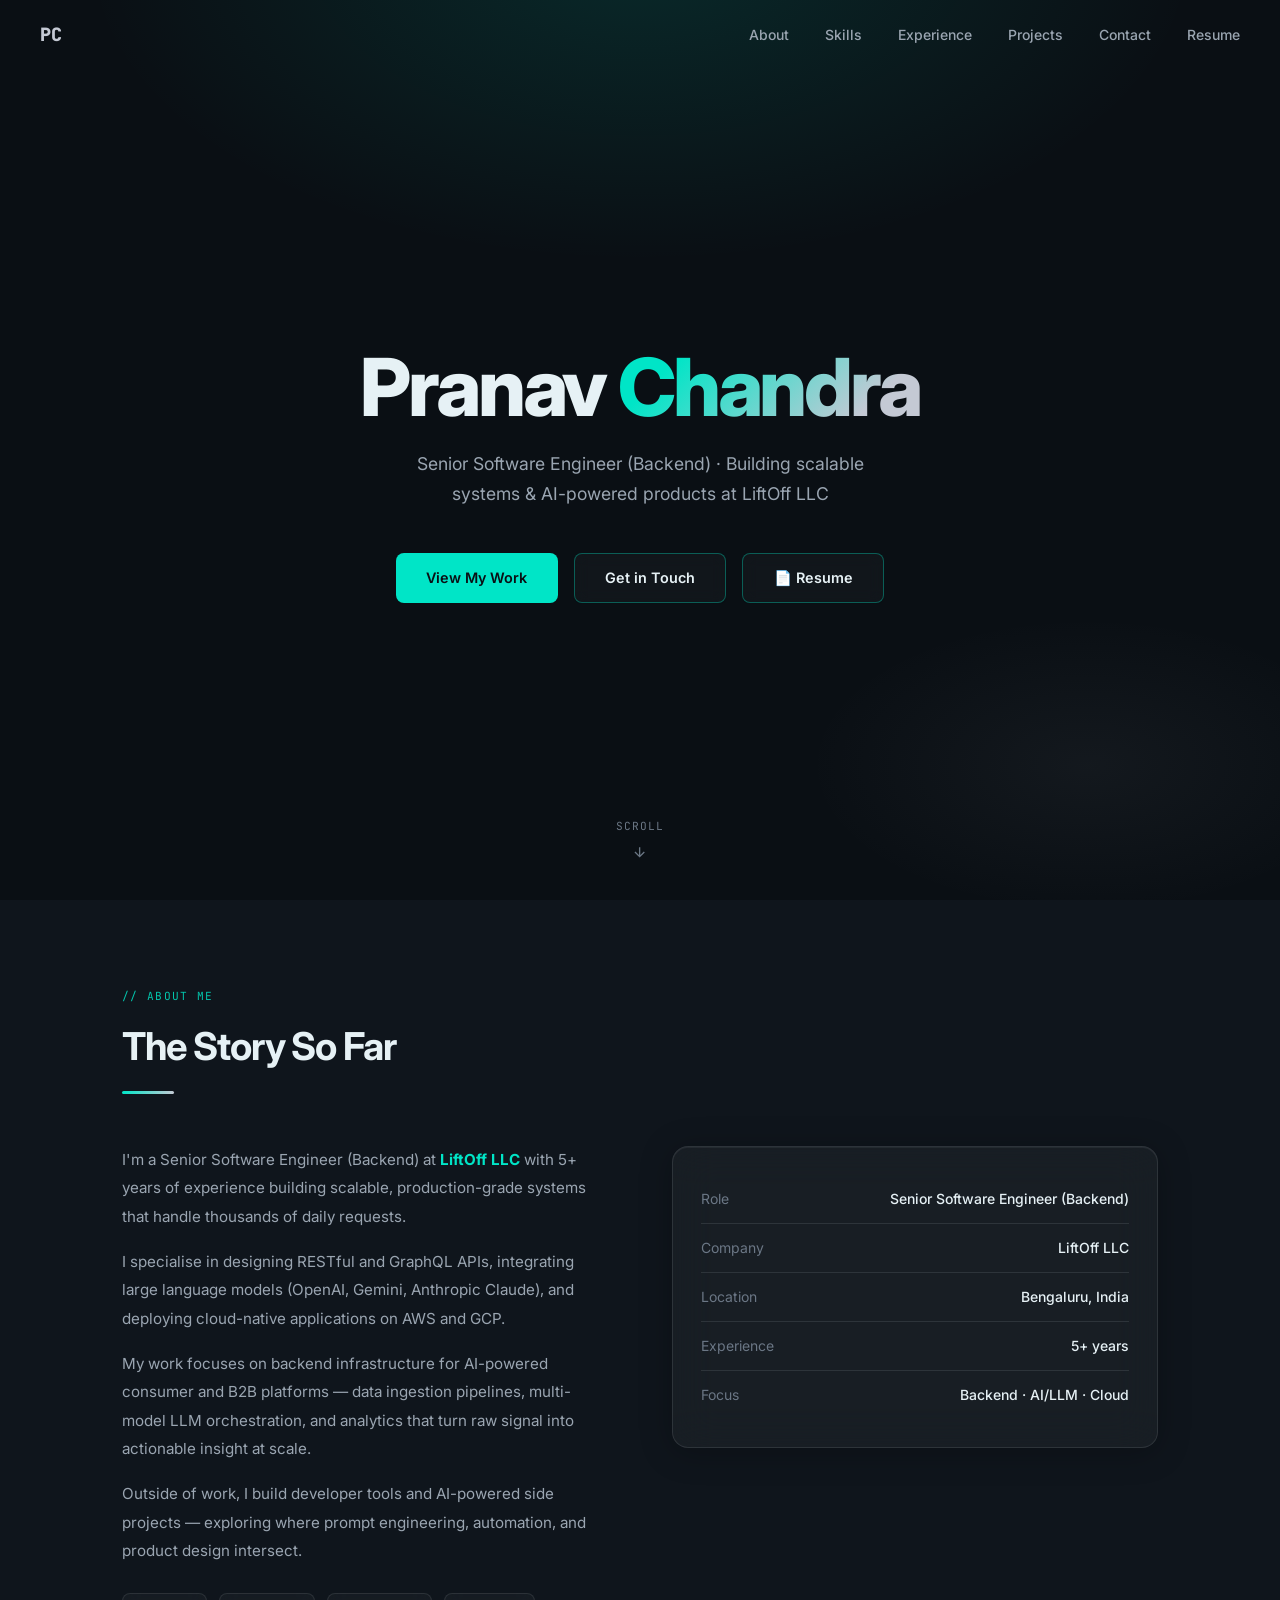
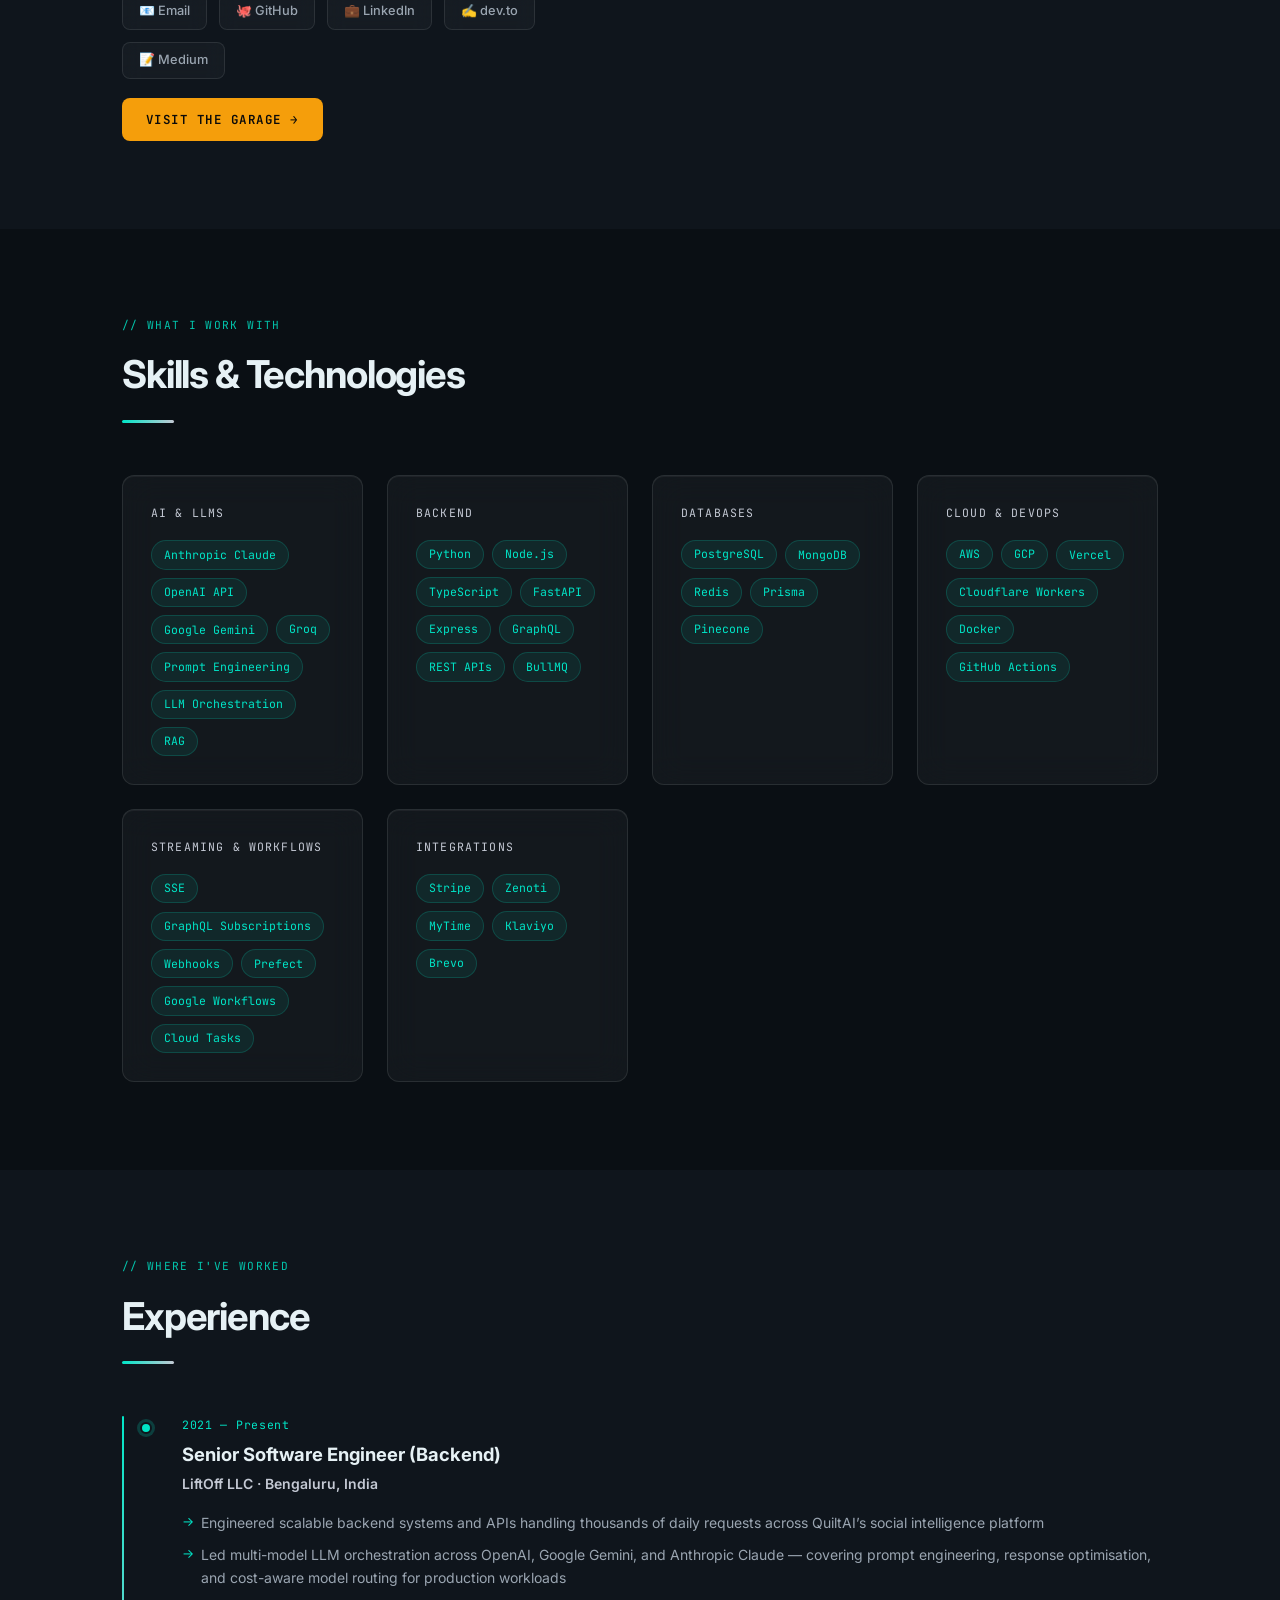
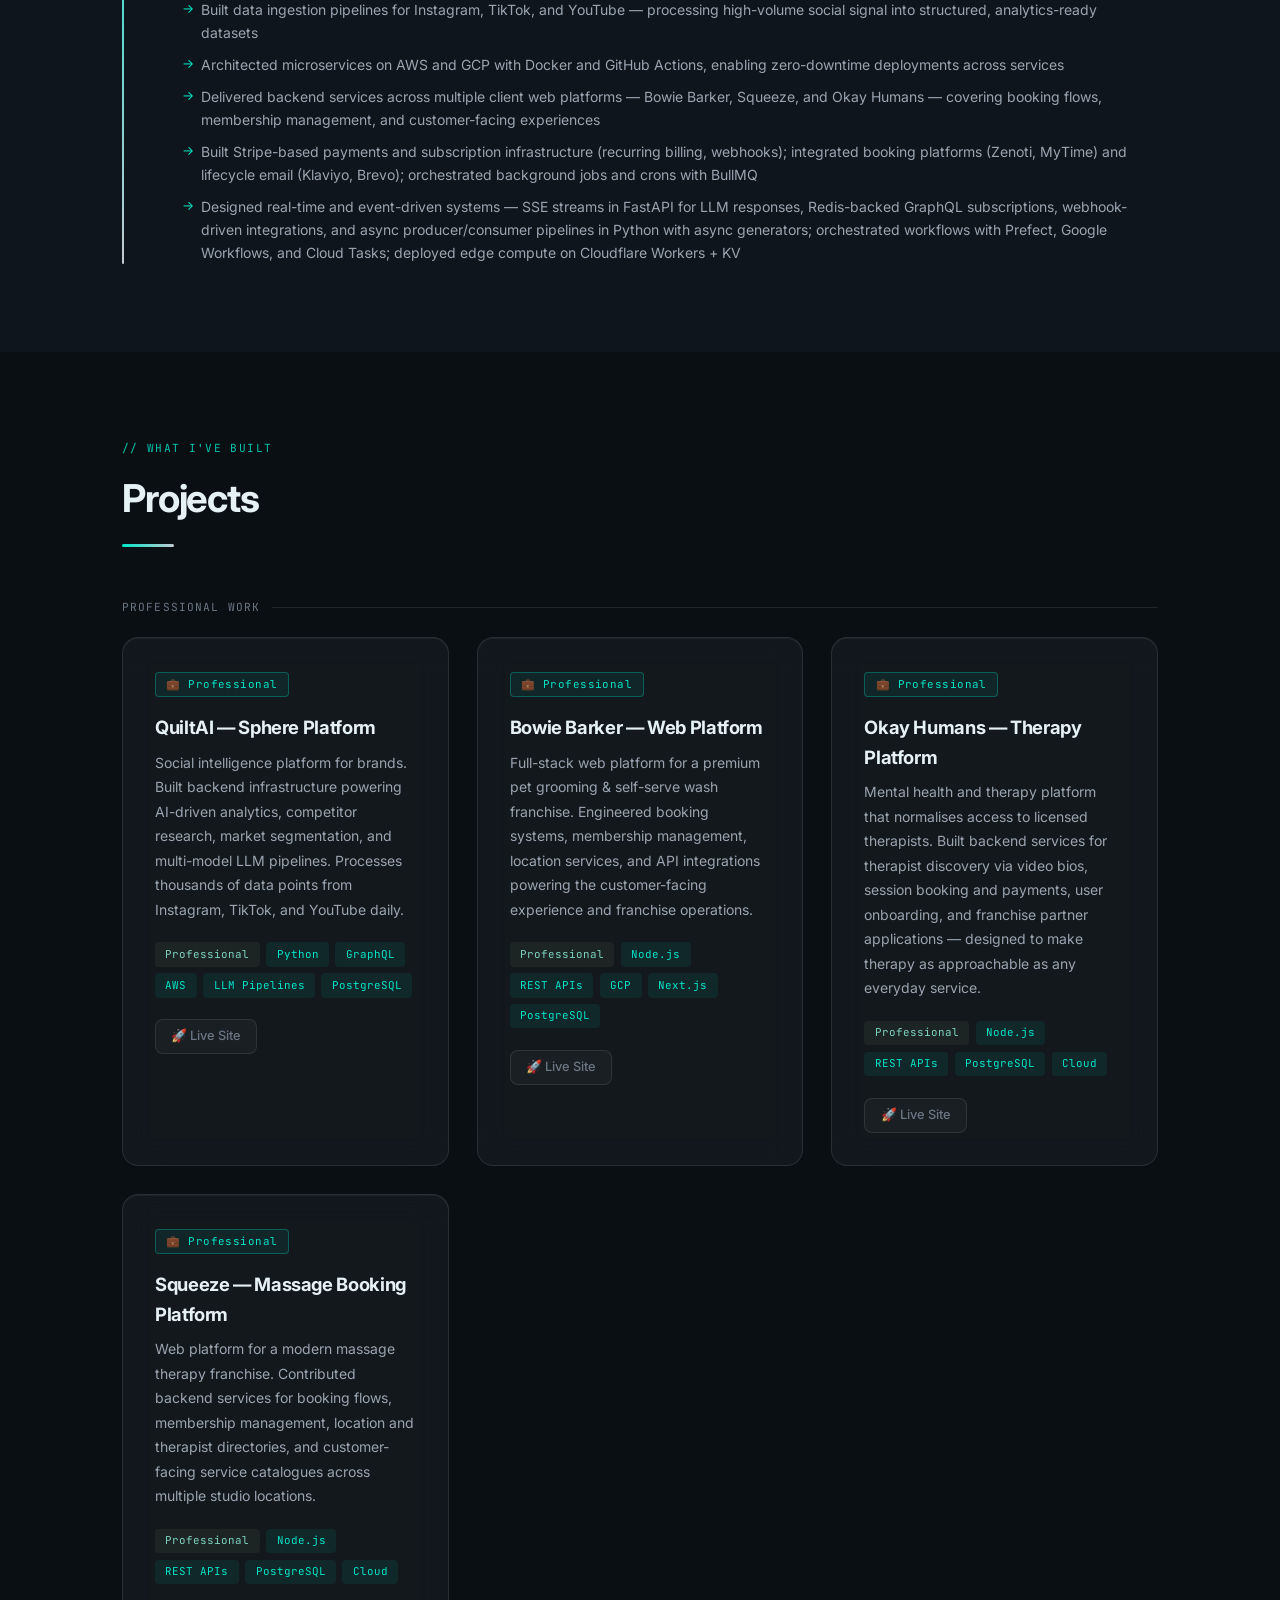
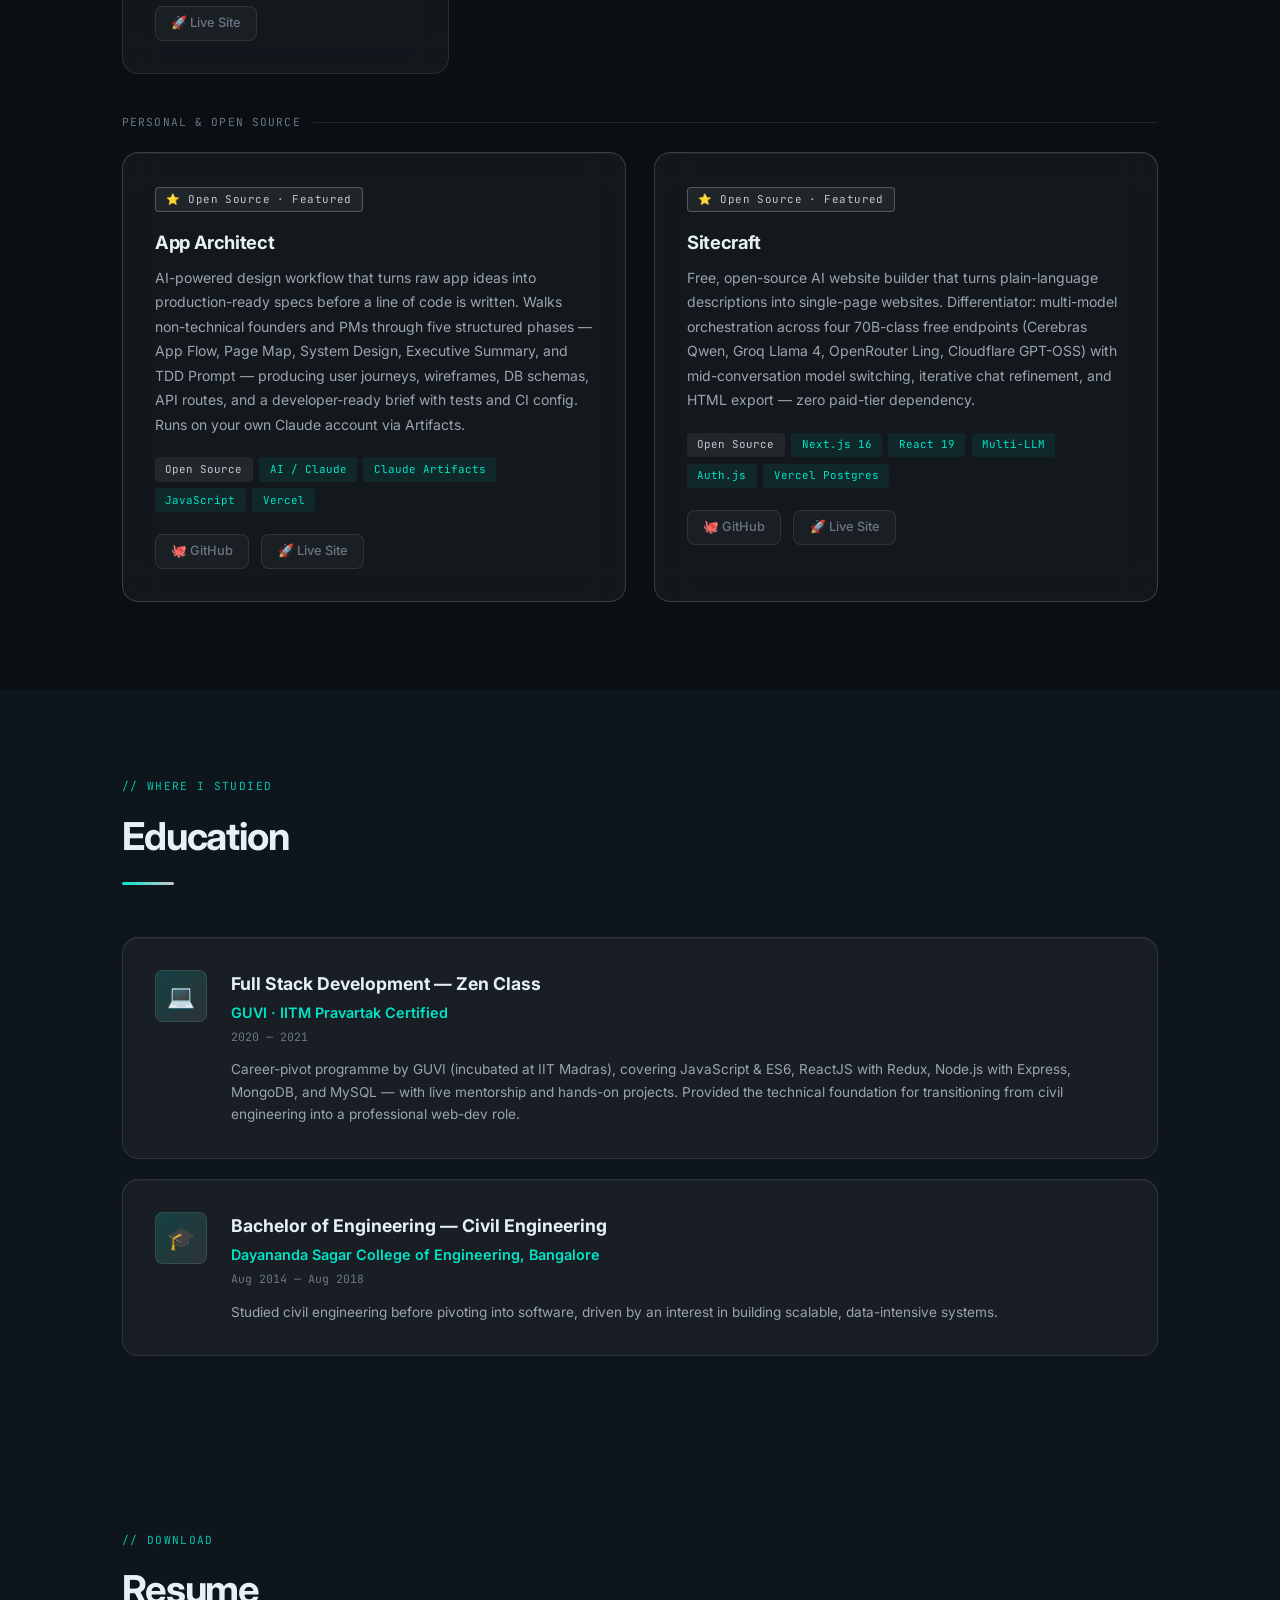
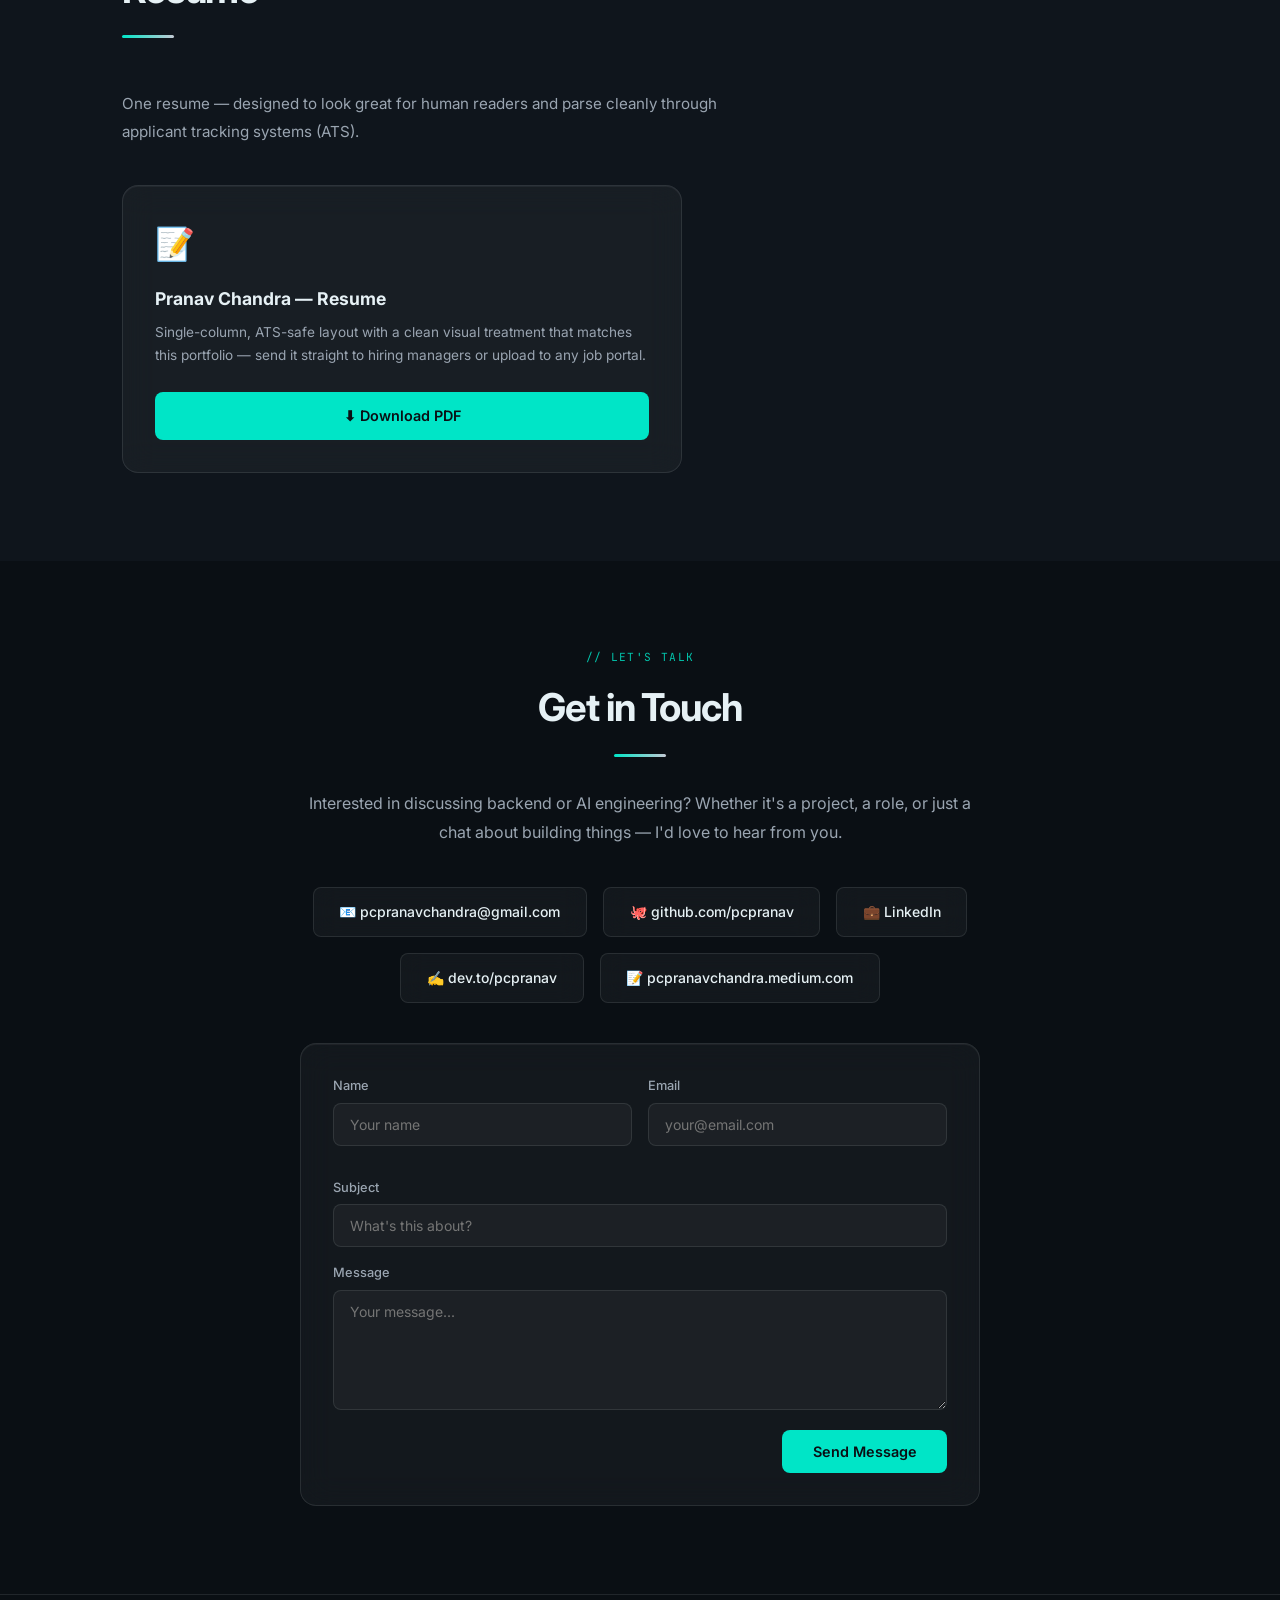
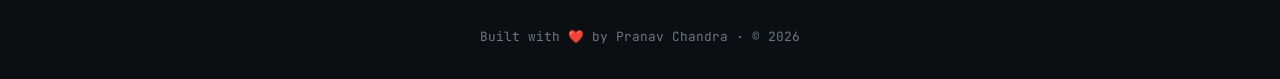
==== commit 91ba9f3b: "feat(about): add amber Garage CTA below social links" ====
--- a/index.html
+++ b/index.html
@@ -140,6 +140,9 @@
               <a href="https://dev.to/pcpranav" target="_blank" rel="noopener noreferrer" class="about-link" aria-label="dev.to profile">&#9997;&#65039; dev.to</a>
               <a href="https://pcpranavchandra.medium.com/" target="_blank" rel="noopener noreferrer" class="about-link" aria-label="Medium profile">&#128221; Medium</a>
             </div>
+            <div class="about-garage-row">
+              <a href="https://pranavs-garage.vercel.app/" target="_blank" rel="noopener noreferrer" class="btn-garage" aria-label="Visit Pranav's Garage — project showcase">Visit the Garage &rarr;</a>
+            </div>
           </div>
           <div>
             <div class="about-info" role="list" aria-label="Quick profile info">
--- a/styles.css
+++ b/styles.css
@@ -181,6 +181,20 @@
   background: var(--blue-dim); border-color: var(--blue);
   color: var(--blue); transform: translateY(-2px);
 }
+.btn-garage {
+  display: inline-flex; align-items: center; gap: 0.4rem;
+  padding: 0.7rem 1.5rem; border-radius: var(--r-sm);
+  font-family: var(--mono); font-size: 0.78rem; font-weight: 600;
+  letter-spacing: 0.12em; text-transform: uppercase;
+  background: #F59E0B; color: #0a0a0a;
+  transition: background 0.22s, transform 0.22s, box-shadow 0.22s;
+  white-space: nowrap; border: none; cursor: pointer;
+}
+.btn-garage:hover {
+  background: #fbbf24; transform: translateY(-2px);
+  box-shadow: 0 8px 24px rgba(245,158,11,0.25); color: #0a0a0a;
+}
+.about-garage-row { margin-top: 1.25rem; }
 
 /* ------ SECTIONS ------ */
 section { padding: 5.5rem 0; }
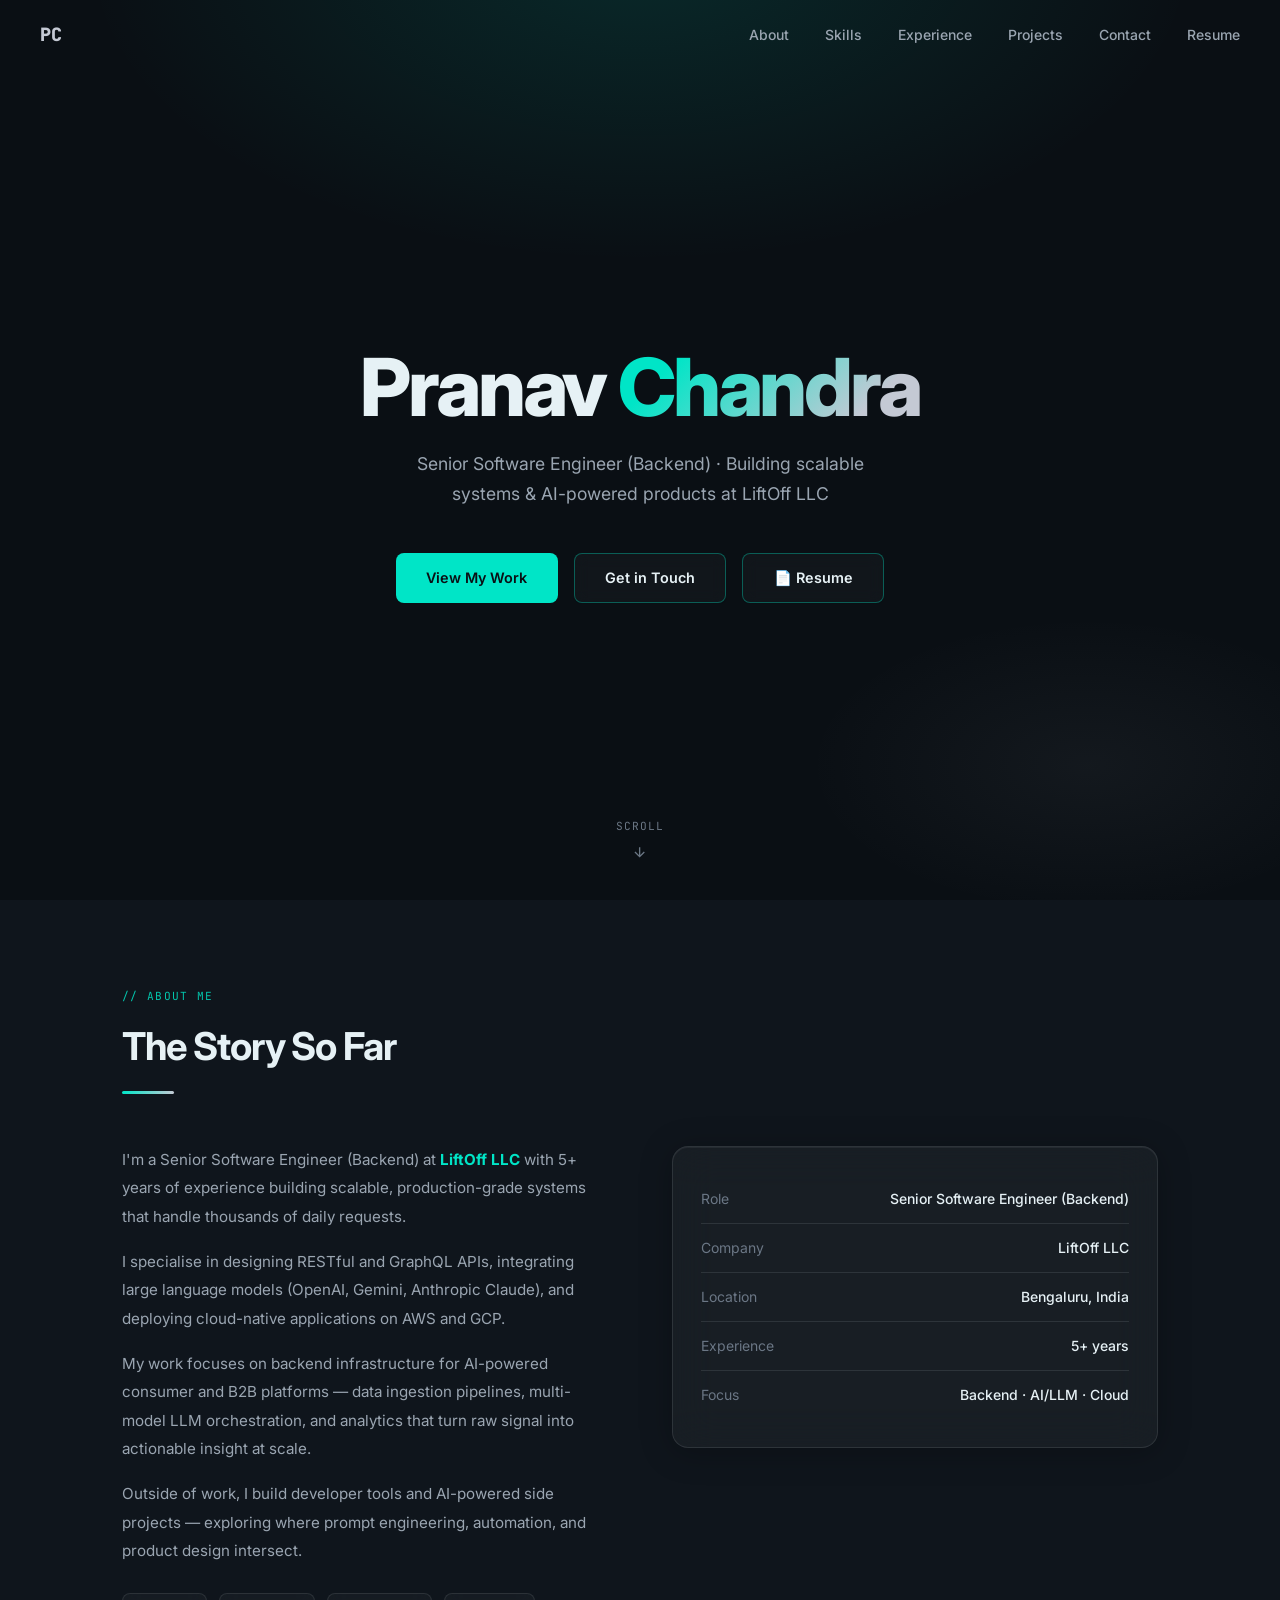
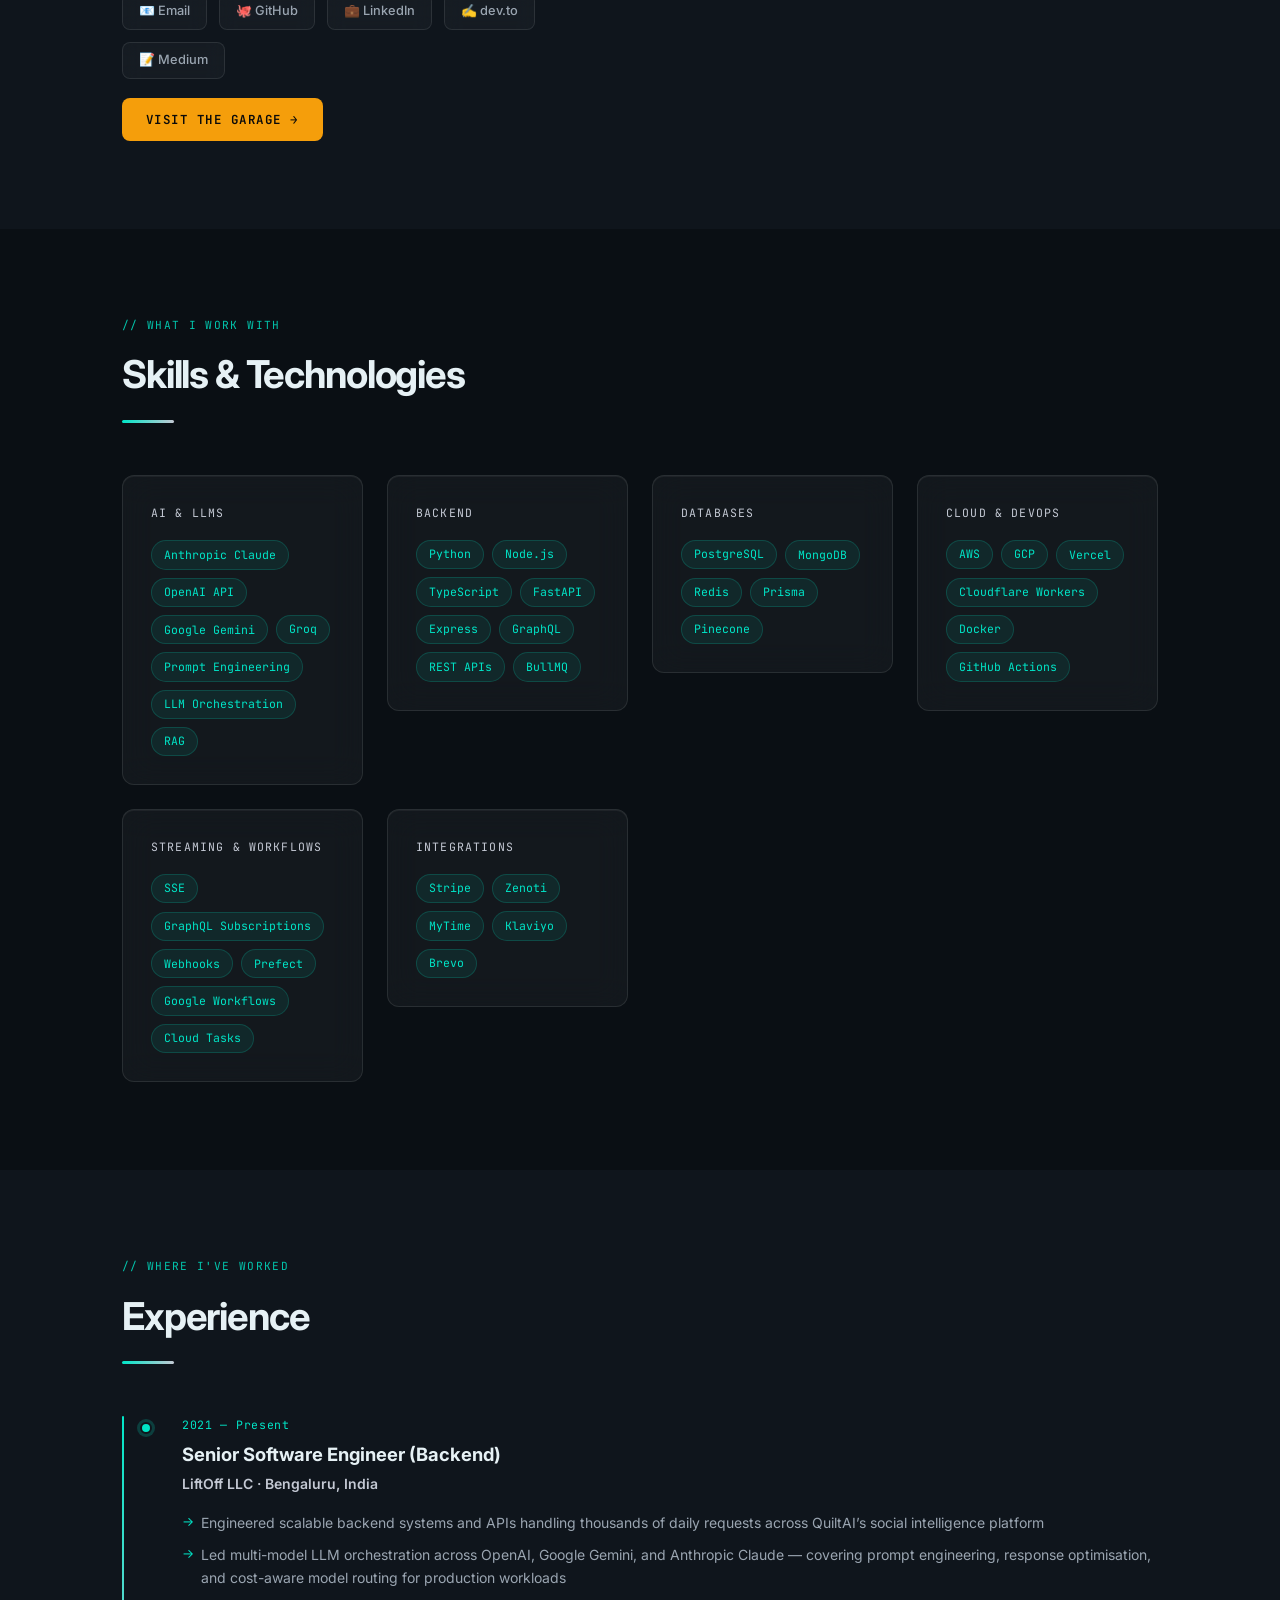
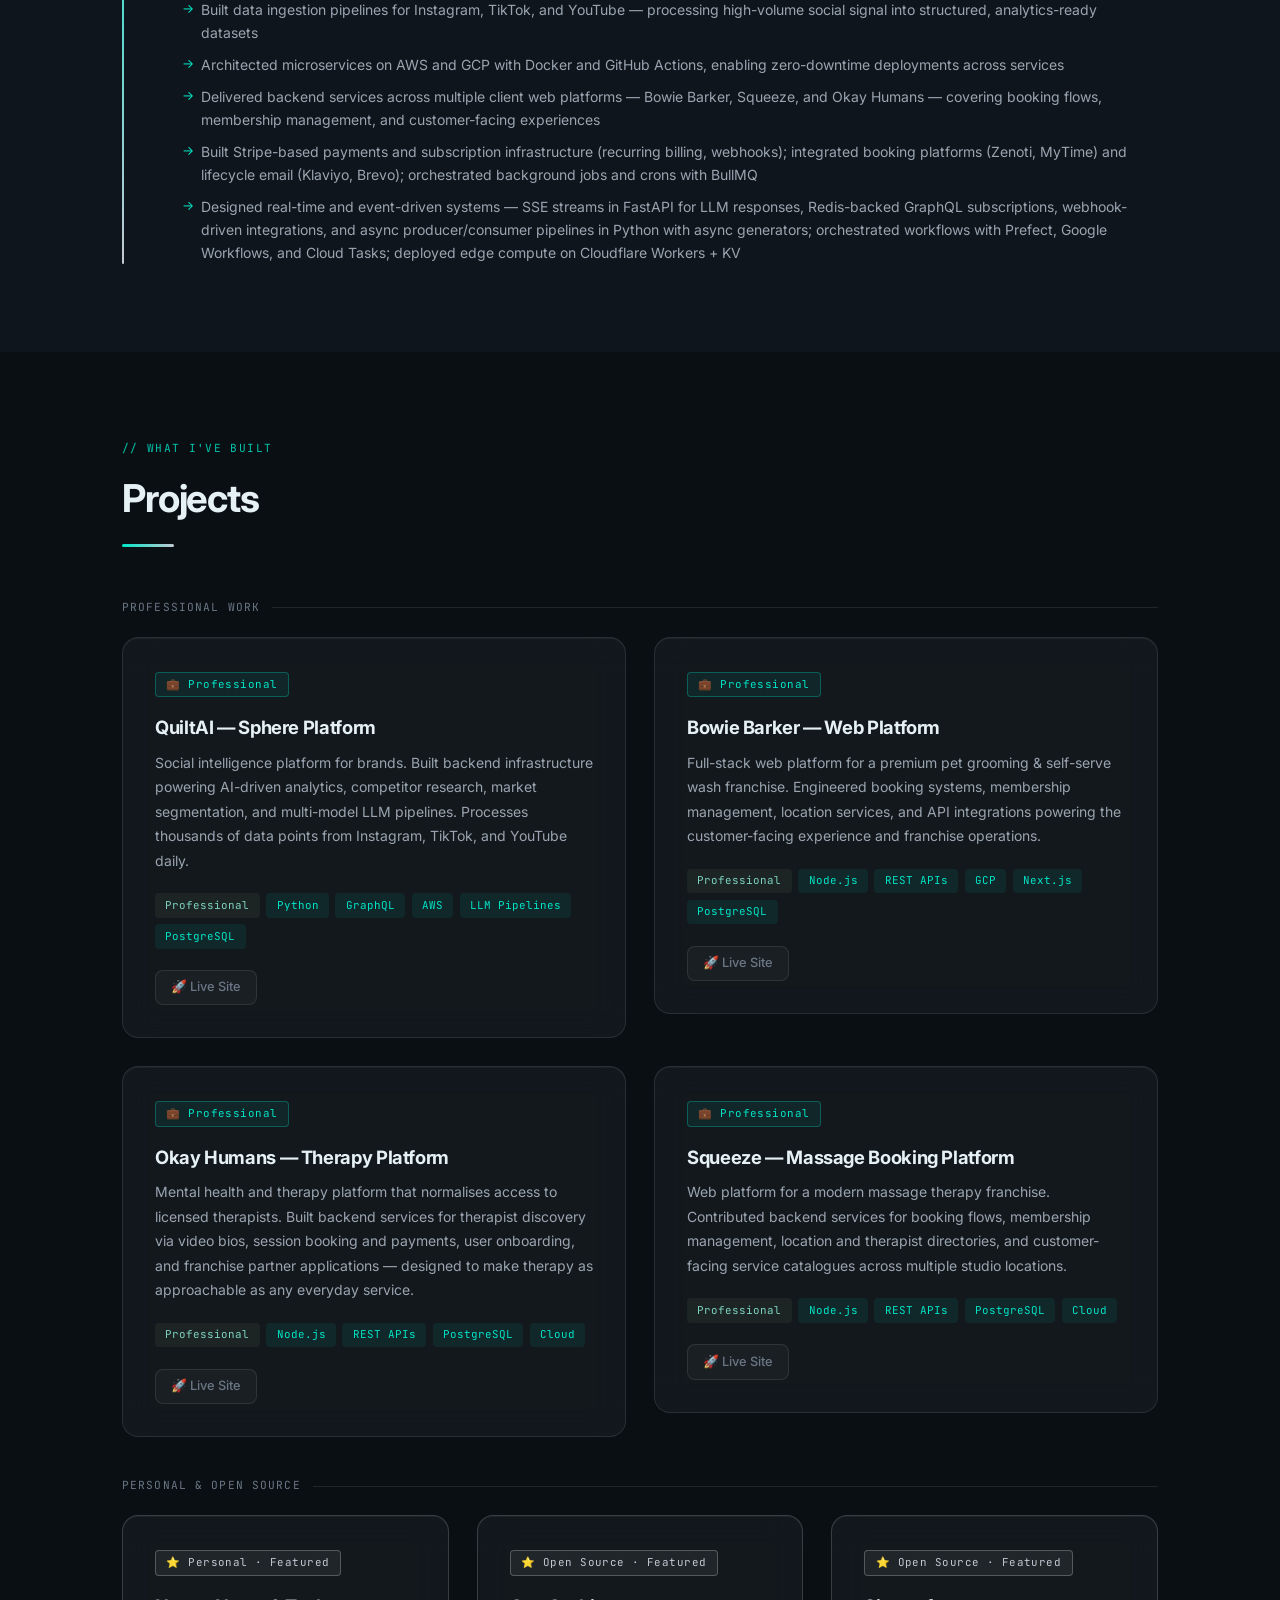
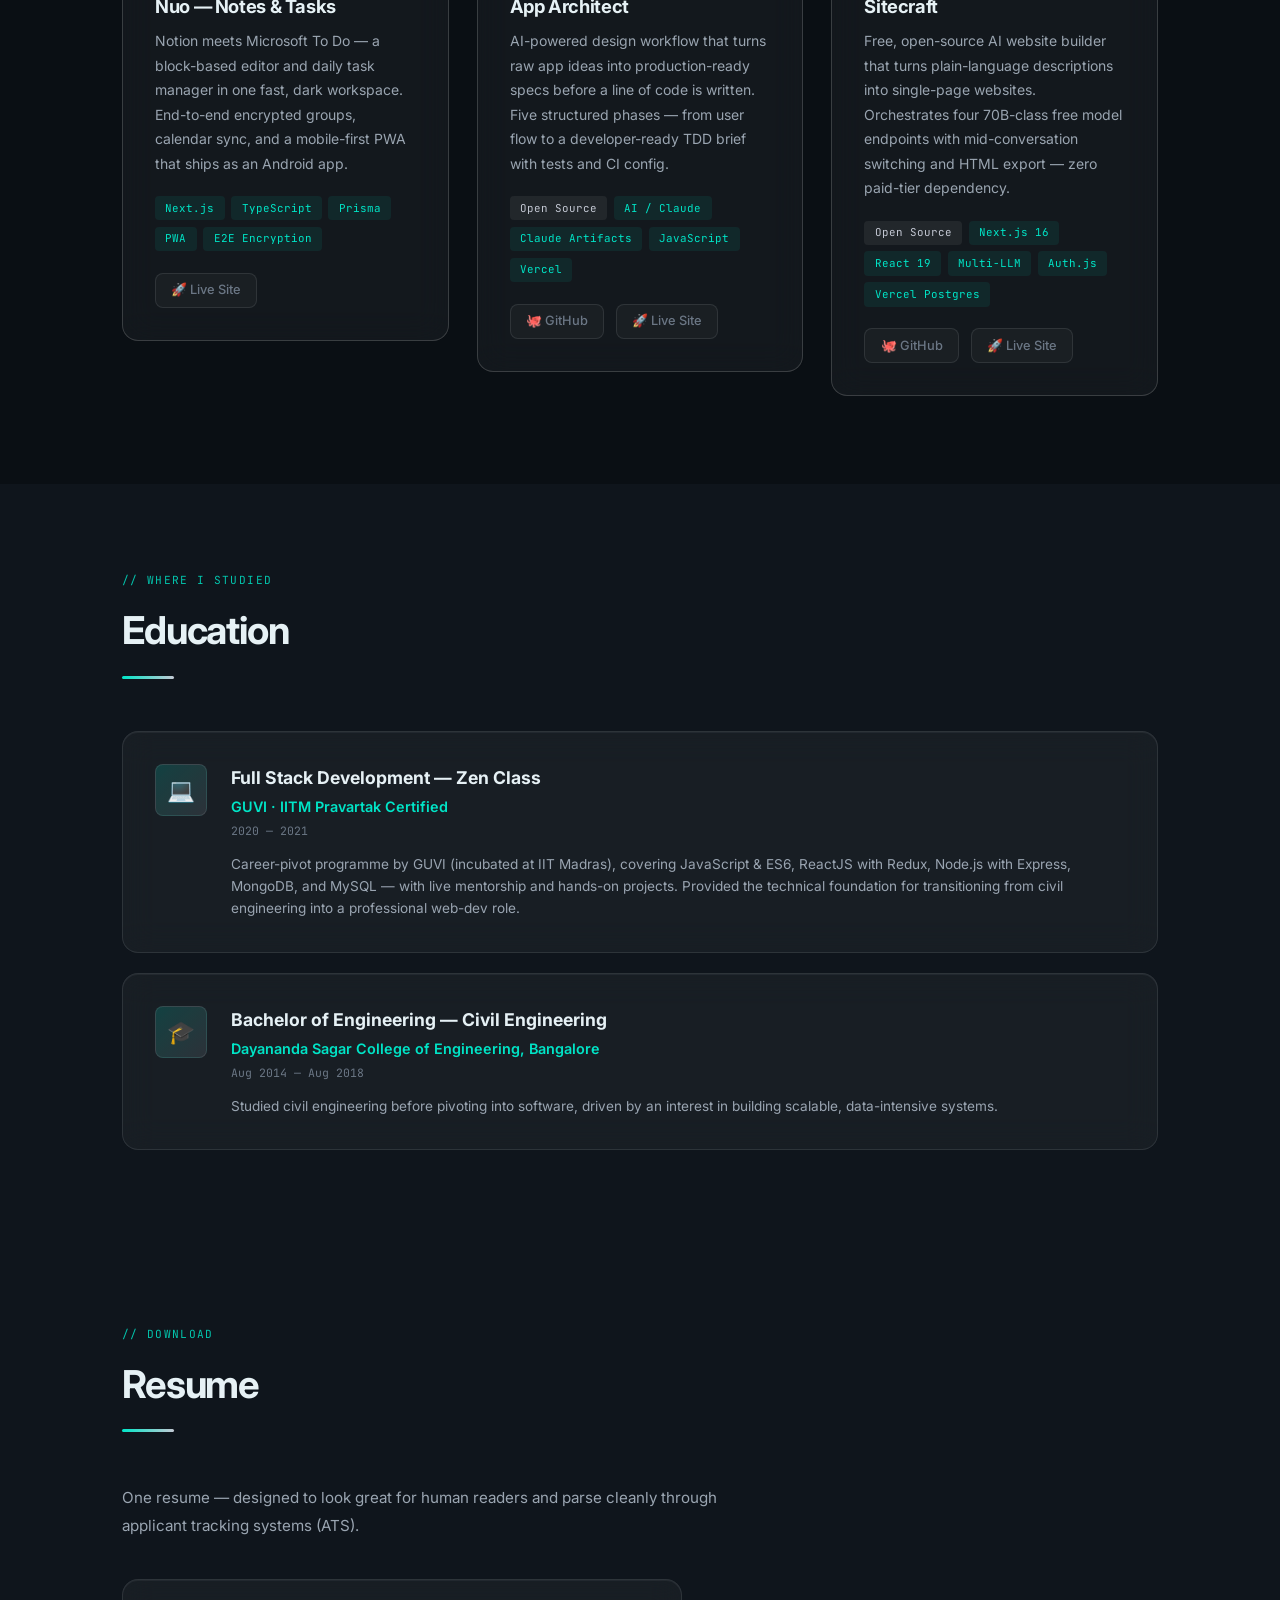
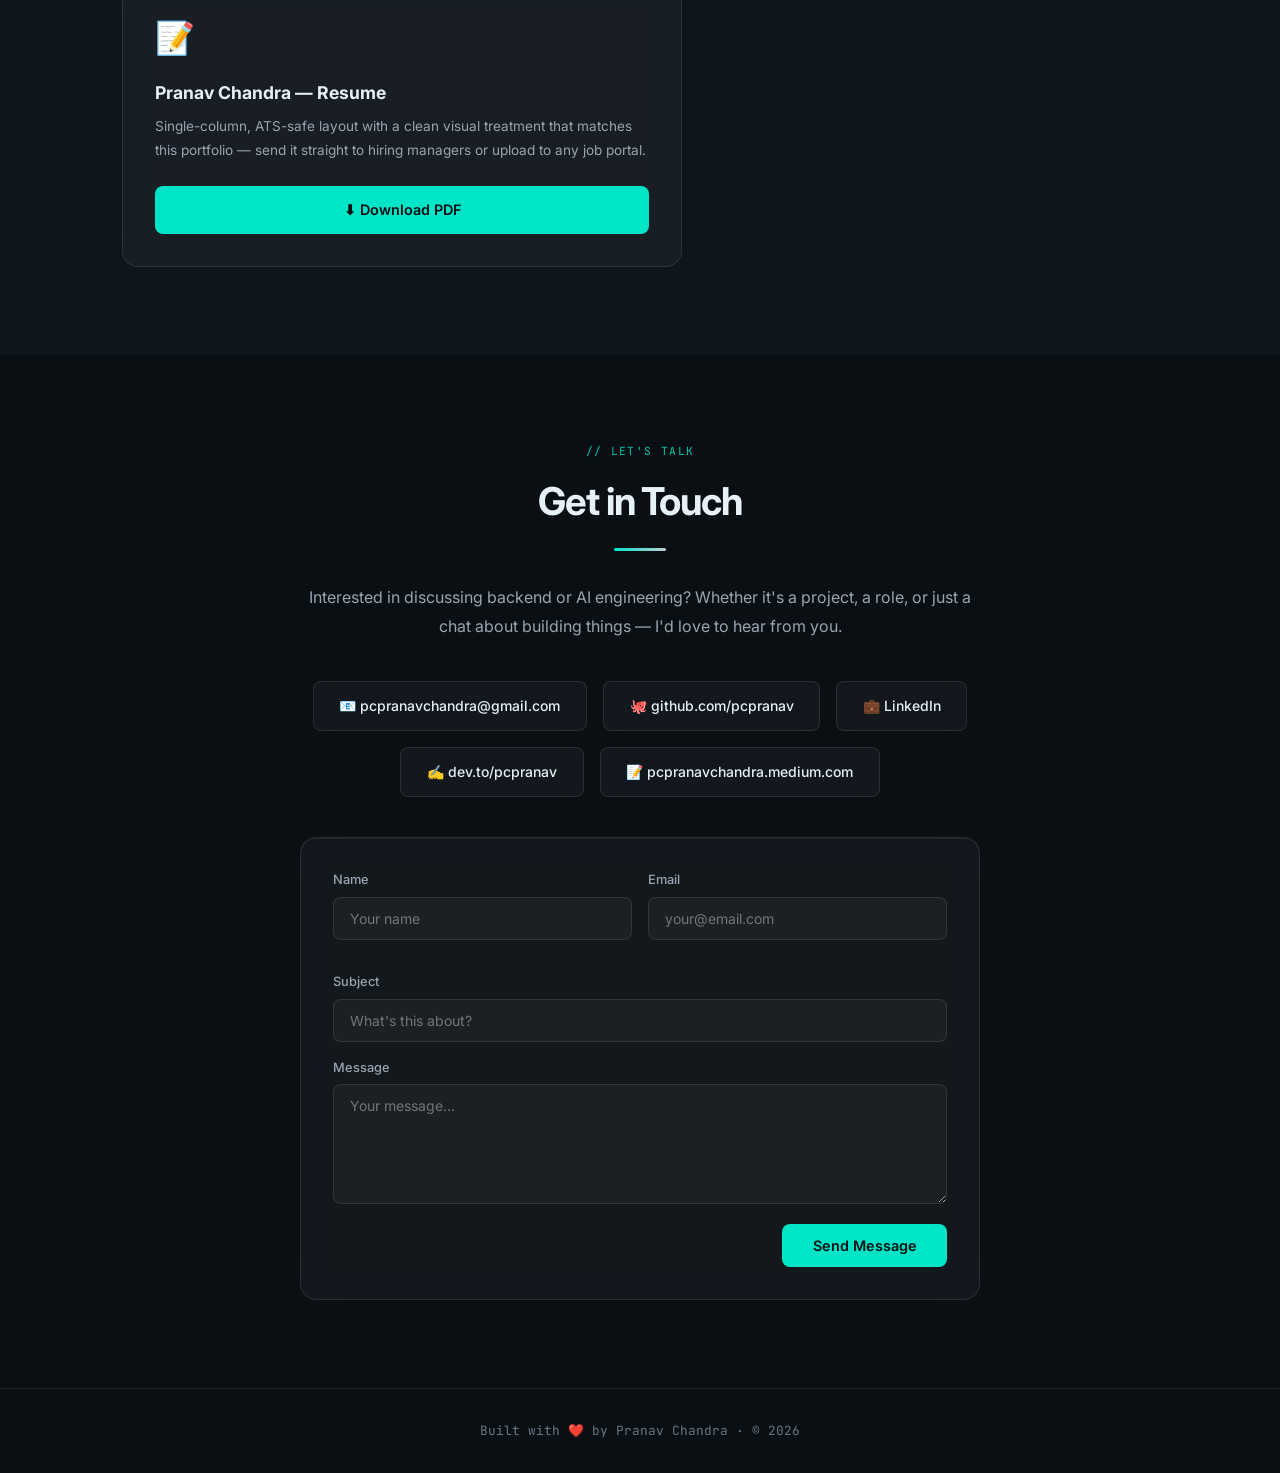
==== commit 707c26d7: "Add Nuo project card and polish UI - Add Nuo — Notes & Tasks as featured card in Personal & Open Sou" ====
--- a/index.html
+++ b/index.html
@@ -269,7 +269,7 @@
 
         <!-- Professional work -->
         <div class="proj-sublabel">Professional Work</div>
-        <div class="proj-grid">
+        <div class="proj-grid work-grid">
 
           <article class="proj-card">
             <div class="proj-badge work">&#128188; Professional</div>
@@ -343,9 +343,25 @@
         <div class="proj-grid">
 
           <article class="proj-card featured">
+            <div class="proj-badge">&#11088; Personal &middot; Featured</div>
+            <h3 class="proj-title">Nuo &mdash; Notes &amp; Tasks</h3>
+              <p class="proj-desc">Notion meets Microsoft To Do &mdash; a block-based editor and daily task manager in one fast, dark workspace. End-to-end encrypted groups, calendar sync, and a mobile-first PWA that ships as an Android app.</p>
+              <div class="proj-tech">
+                <span class="tech-tag">Next.js</span>
+                <span class="tech-tag">TypeScript</span>
+                <span class="tech-tag">Prisma</span>
+                <span class="tech-tag">PWA</span>
+                <span class="tech-tag">E2E Encryption</span>
+              </div>
+              <div class="proj-links">
+                <a href="https://nuo-app.vercel.app/" target="_blank" rel="noopener noreferrer" class="proj-link">&#128640; Live Site</a>
+              </div>
+          </article>
+
+          <article class="proj-card featured">
             <div class="proj-badge">&#11088; Open Source &middot; Featured</div>
             <h3 class="proj-title">App Architect</h3>
-              <p class="proj-desc">AI-powered design workflow that turns raw app ideas into production-ready specs before a line of code is written. Walks non-technical founders and PMs through five structured phases &mdash; App Flow, Page Map, System Design, Executive Summary, and TDD Prompt &mdash; producing user journeys, wireframes, DB schemas, API routes, and a developer-ready brief with tests and CI config. Runs on your own Claude account via Artifacts.</p>
+              <p class="proj-desc">AI-powered design workflow that turns raw app ideas into production-ready specs before a line of code is written. Five structured phases &mdash; from user flow to a developer-ready TDD brief with tests and CI config.</p>
               <div class="proj-tech">
                 <span class="tech-tag os">Open Source</span>
                 <span class="tech-tag">AI / Claude</span>
@@ -362,7 +378,7 @@
           <article class="proj-card featured">
             <div class="proj-badge">&#11088; Open Source &middot; Featured</div>
             <h3 class="proj-title">Sitecraft</h3>
-              <p class="proj-desc">Free, open-source AI website builder that turns plain-language descriptions into single-page websites. Differentiator: multi-model orchestration across four 70B-class free endpoints (Cerebras Qwen, Groq Llama 4, OpenRouter Ling, Cloudflare GPT-OSS) with mid-conversation model switching, iterative chat refinement, and HTML export &mdash; zero paid-tier dependency.</p>
+              <p class="proj-desc">Free, open-source AI website builder that turns plain-language descriptions into single-page websites. Orchestrates four 70B-class free model endpoints with mid-conversation switching and HTML export &mdash; zero paid-tier dependency.</p>
               <div class="proj-tech">
                 <span class="tech-tag os">Open Source</span>
                 <span class="tech-tag">Next.js 16</span>
--- a/styles.css
+++ b/styles.css
@@ -244,7 +244,7 @@
 .info-val { color: var(--text); font-weight: 500; }
 
 /* ------ SKILLS ------ */
-.skills-grid { display: grid; grid-template-columns: repeat(auto-fit, minmax(230px, 1fr)); gap: 1.5rem; }
+.skills-grid { display: grid; grid-template-columns: repeat(auto-fit, minmax(230px, 1fr)); gap: 1.5rem; align-items: start; }
 .skill-cat {
   background: var(--card); border: 1px solid var(--border);
   border-radius: var(--r-md); padding: 1.75rem;
@@ -298,8 +298,9 @@
 }
 .proj-sublabel::after { content: ''; flex: 1; height: 1px; background: var(--border); }
 
-.proj-grid { display: grid; grid-template-columns: repeat(auto-fit, minmax(310px, 1fr)); gap: 1.75rem; }
+.proj-grid { display: grid; grid-template-columns: repeat(auto-fit, minmax(310px, 1fr)); gap: 1.75rem; align-items: start; }
 .proj-grid.solo { grid-template-columns: minmax(0, 580px); justify-content: center; }
+.proj-grid.work-grid { grid-template-columns: repeat(2, 1fr); }
 .proj-card {
   background: var(--card); border: 1px solid var(--border); border-radius: var(--r-lg);
   padding: 2rem; transition: all 0.3s; position: relative; overflow: hidden;
@@ -431,8 +432,12 @@
 }
 
 /* ------ FADE IN ------ */
-.fade-in { opacity: 0; transform: translateY(28px); transition: opacity 0.65s ease, transform 0.65s ease; }
+.fade-in { opacity: 0; transform: translateY(12px); transition: opacity 0.4s ease, transform 0.4s ease; }
 .fade-in.visible { opacity: 1; transform: translateY(0); }
+
+@media (prefers-reduced-motion: reduce) {
+  .fade-in { opacity: 1; transform: none; transition: none; }
+}
 
 /* ------ RESPONSIVE ------ */
 @media (max-width: 1024px) {
@@ -446,7 +451,7 @@
   .nav-links { display: none; }
   .nav-toggle { display: flex; }
   .about-grid { grid-template-columns: 1fr; gap: 2rem; }
-  .proj-grid { grid-template-columns: 1fr; }
+  .proj-grid, .proj-grid.work-grid { grid-template-columns: 1fr; }
   .form-row { grid-template-columns: 1fr; }
   .edu-card { flex-direction: column; gap: 1rem; }
   section { padding: 4rem 0; }
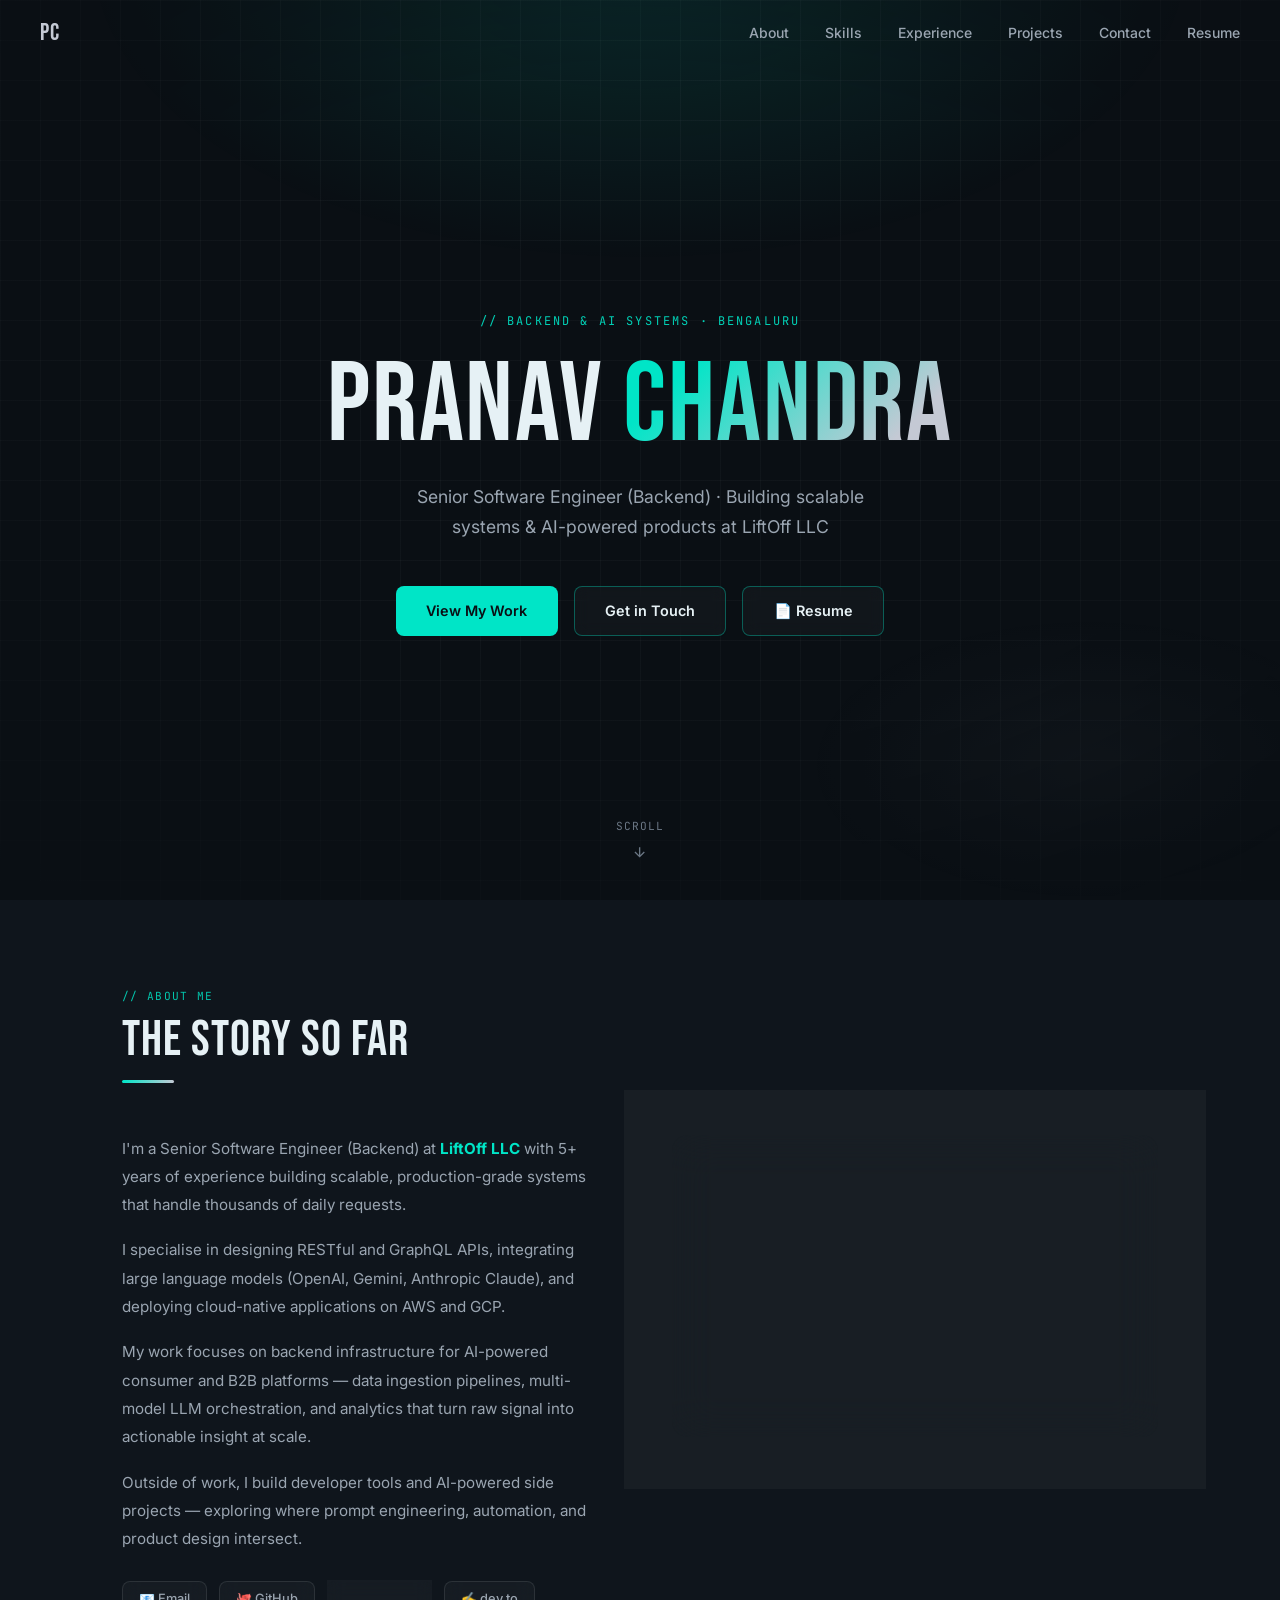
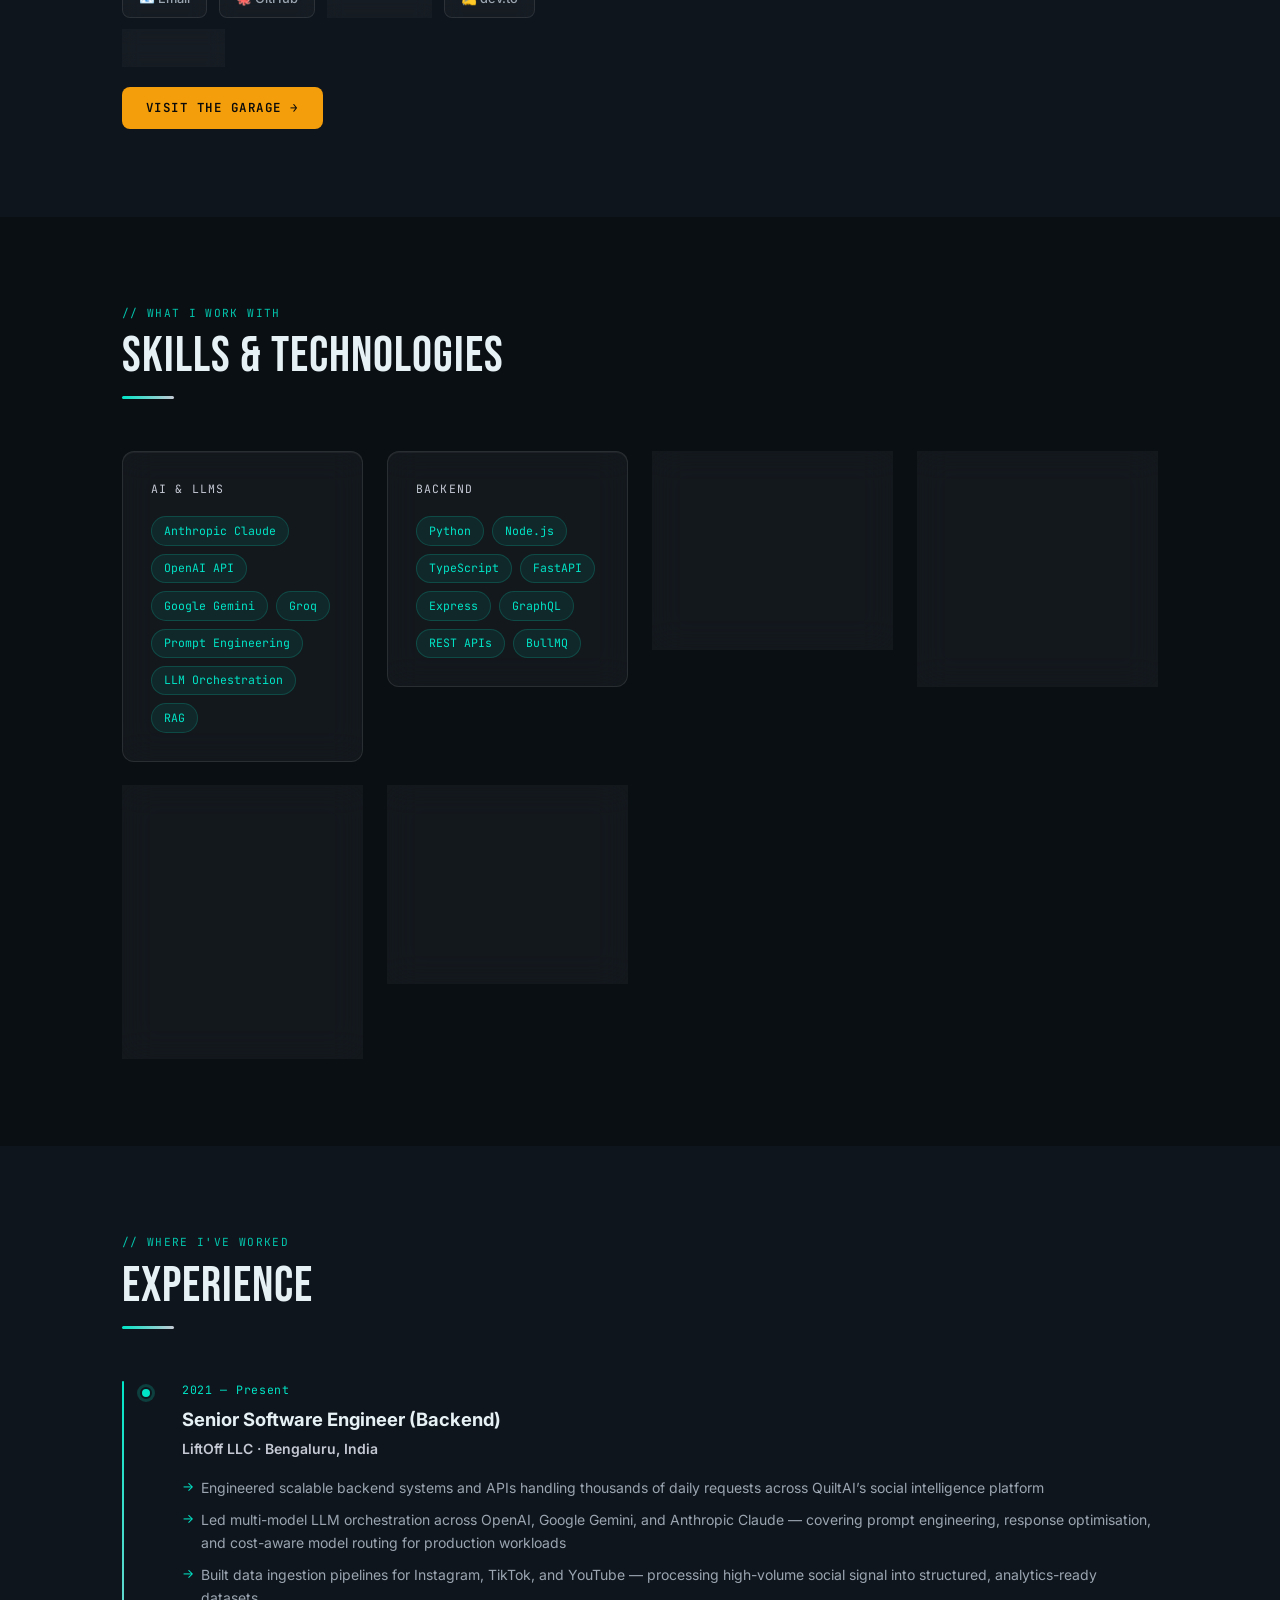
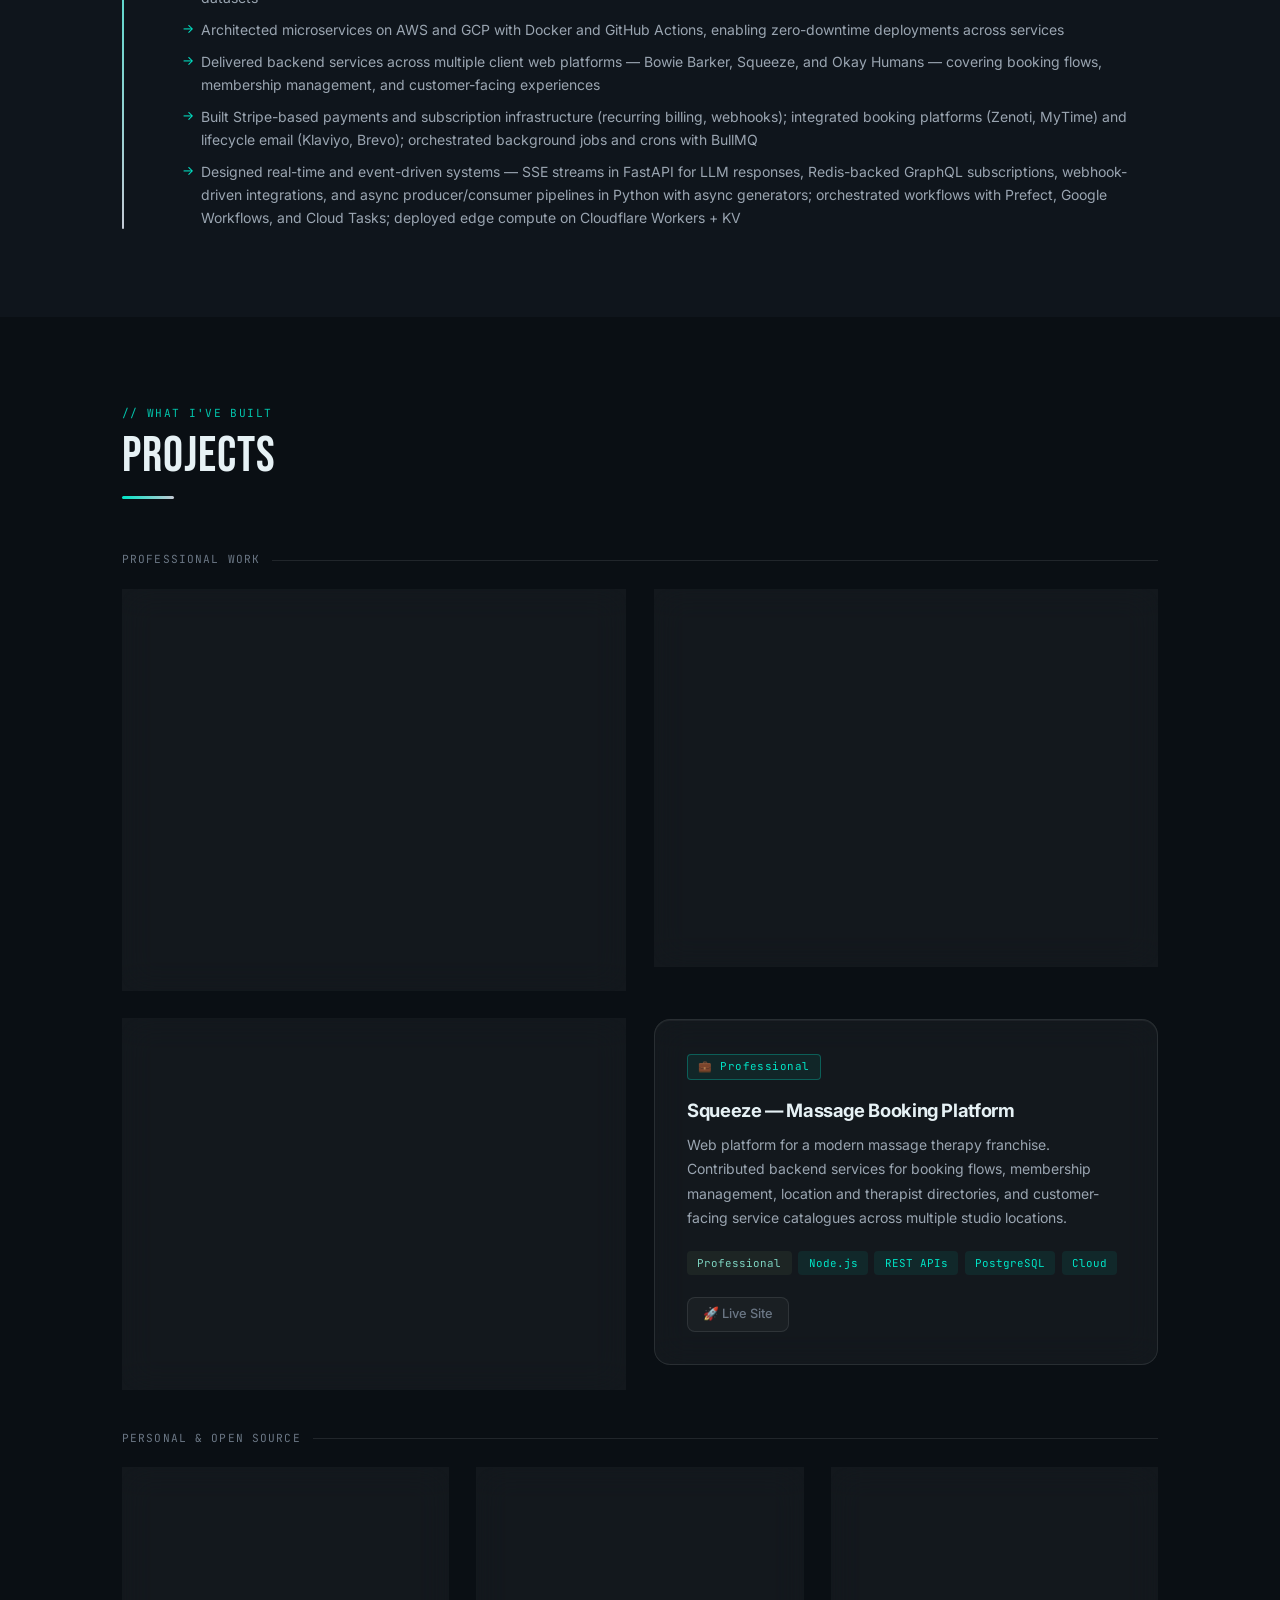
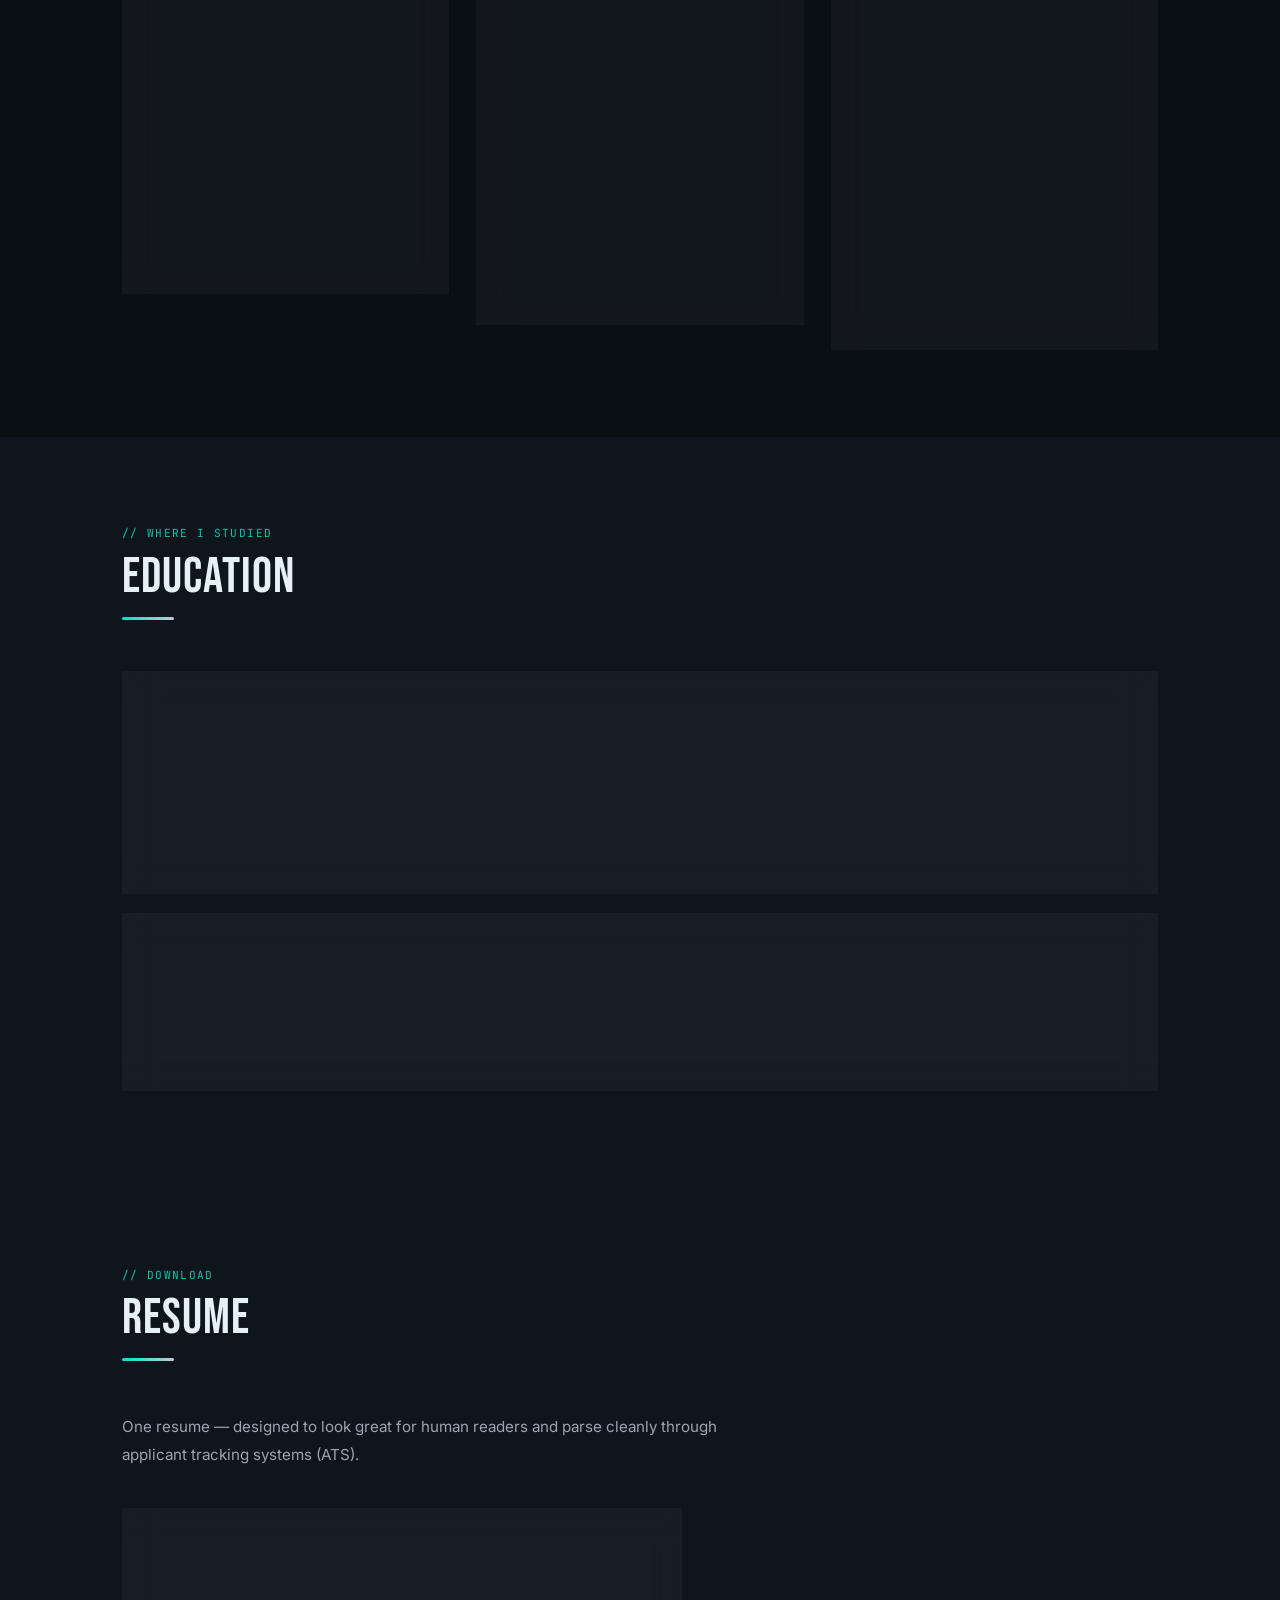
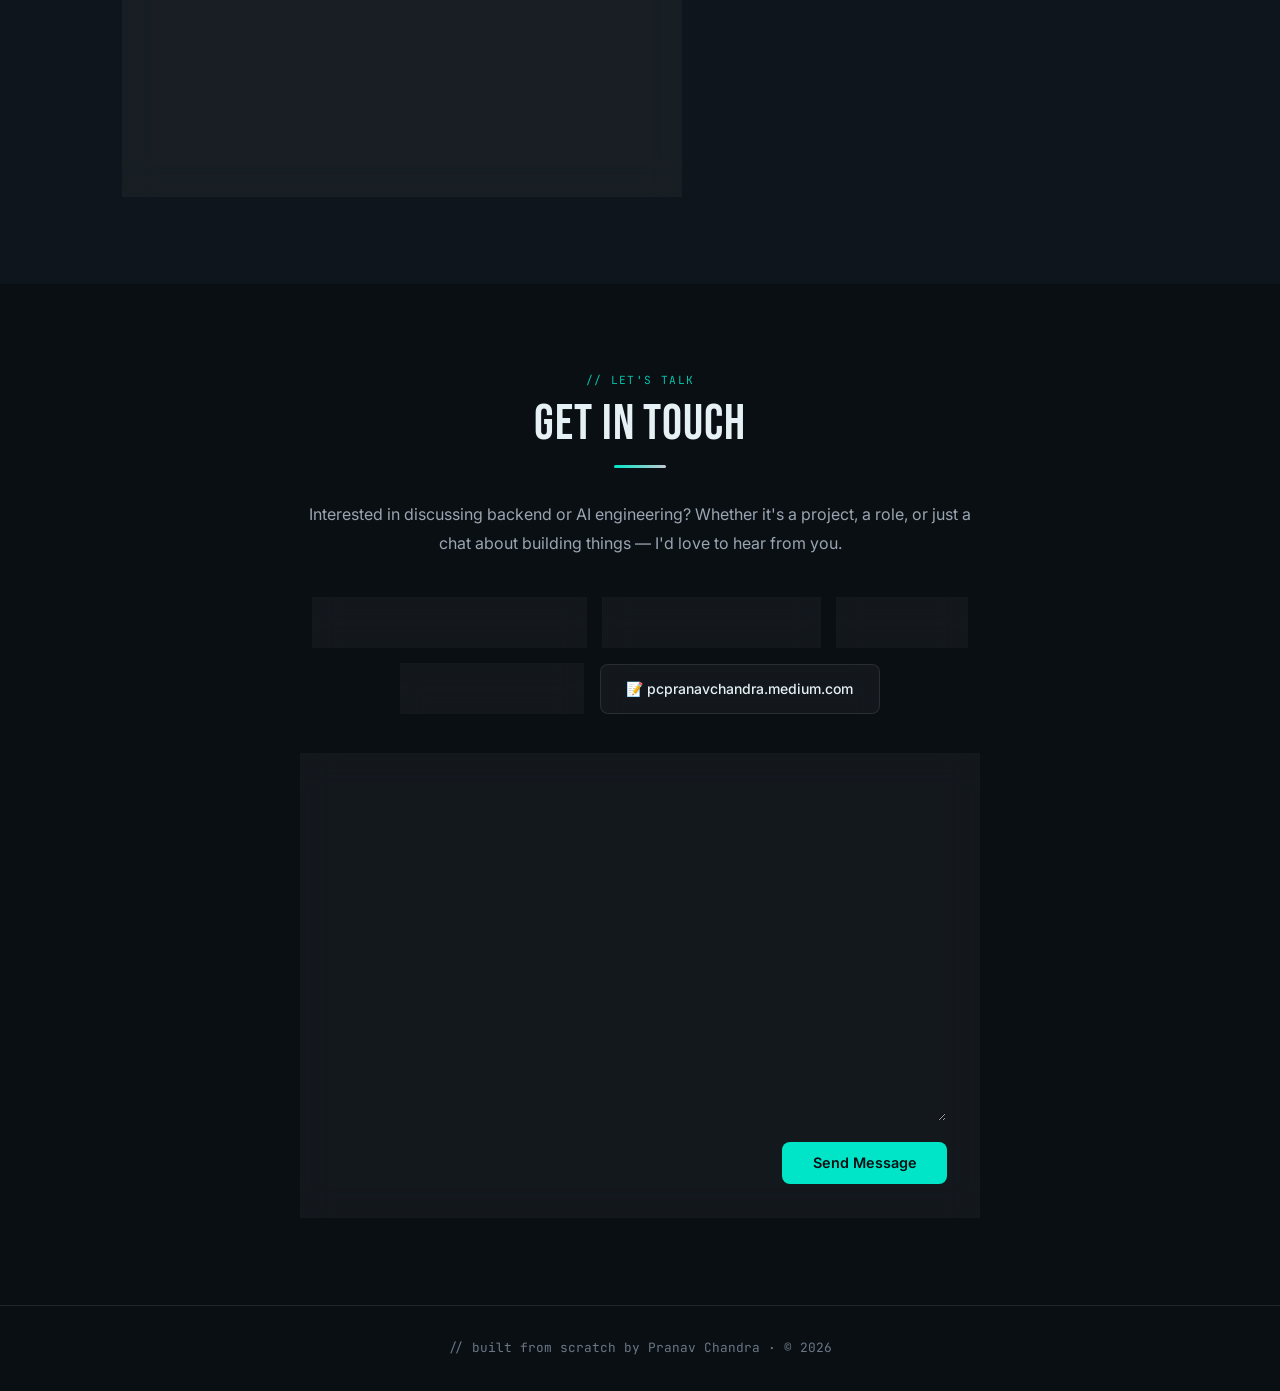
==== commit 84523bca: "Identity refresh: Bebas Neue display type, grid texture, amber accents - Bebas Neue for name, sectio" ====
--- a/index.html
+++ b/index.html
@@ -28,9 +28,9 @@
   <!-- Fonts (non-blocking) -->
   <link rel="preconnect" href="https://fonts.googleapis.com" />
   <link rel="preconnect" href="https://fonts.gstatic.com" crossorigin />
-  <link rel="preload" as="style" href="https://fonts.googleapis.com/css2?family=Inter:wght@400;500;600;700;800&family=JetBrains+Mono:wght@400;500&display=swap" />
-  <link rel="stylesheet" href="https://fonts.googleapis.com/css2?family=Inter:wght@400;500;600;700;800&family=JetBrains+Mono:wght@400;500&display=swap" media="print" onload="this.media='all'" />
-  <noscript><link rel="stylesheet" href="https://fonts.googleapis.com/css2?family=Inter:wght@400;500;600;700;800&family=JetBrains+Mono:wght@400;500&display=swap" /></noscript>
+  <link rel="preload" as="style" href="https://fonts.googleapis.com/css2?family=Bebas+Neue&family=Inter:wght@400;500;600;700;800&family=JetBrains+Mono:wght@400;500&display=swap" />
+  <link rel="stylesheet" href="https://fonts.googleapis.com/css2?family=Bebas+Neue&family=Inter:wght@400;500;600;700;800&family=JetBrains+Mono:wght@400;500&display=swap" media="print" onload="this.media='all'" />
+  <noscript><link rel="stylesheet" href="https://fonts.googleapis.com/css2?family=Bebas+Neue&family=Inter:wght@400;500;600;700;800&family=JetBrains+Mono:wght@400;500&display=swap" /></noscript>
 
   <!-- Favicon (inline SVG data URI — charcoal + cyan, matches site palette) -->
   <link rel="icon" type="image/svg+xml" href="data:image/svg+xml,<svg xmlns='http://www.w3.org/2000/svg' viewBox='0 0 100 100'><rect width='100' height='100' rx='22' fill='%230a0f14'/><text x='50%25' y='52%25' text-anchor='middle' dominant-baseline='central' font-size='52' font-family='ui-monospace,Menlo,monospace' font-weight='800' fill='%2300e5c7'>PC</text></svg>" />
@@ -107,6 +107,7 @@
     <!-- HERO -->
     <section id="hero" aria-label="Introduction">
       <div class="hero-inner">
+        <div class="hero-kicker">// backend &amp; ai systems &middot; bengaluru</div>
         <h1>Pranav <span>Chandra</span></h1>
         <p class="hero-sub">Senior Software Engineer (Backend) &middot; Building scalable systems &amp; AI-powered products at LiftOff LLC</p>
         <div class="hero-btns">
@@ -504,7 +505,7 @@
 
   <!-- FOOTER -->
   <footer>
-    <p>Built with &#10084;&#65039; by Pranav Chandra &middot; &copy; 2026</p>
+    <p>// built from scratch by Pranav Chandra &middot; &copy; 2026</p>
   </footer>
 
   <!-- Deferred JS -->
--- a/styles.css
+++ b/styles.css
@@ -21,8 +21,11 @@
   --text:      #e6f1f5;
   --muted:     #6b7785;
   --sub:       #9aa5b1;
+  --amber:     #F59E0B;
+  --amber-dim: rgba(245, 158, 11, 0.1);
   --font:      'Inter', sans-serif;
   --mono:      'JetBrains Mono', monospace;
+  --display:   'Bebas Neue', 'Inter', sans-serif;
   --r-sm: 8px; --r-md: 12px; --r-lg: 16px;
 }
 
@@ -65,9 +68,9 @@
   box-shadow: 0 4px 40px rgba(0, 0, 0, 0.35);
 }
 .nav-logo {
-  font-weight: 800; font-size: 1.15rem; color: var(--gold);
-  letter-spacing: -0.02em; font-family: var(--mono);
-  text-decoration: none; transition: color 0.2s;
+  font-weight: 400; font-size: 1.5rem; color: var(--gold);
+  letter-spacing: 0.06em; font-family: var(--display);
+  text-decoration: none; transition: color 0.2s; line-height: 1;
 }
 .nav-logo:hover { color: var(--blue); }
 .nav-links { display: flex; gap: 2.25rem; list-style: none; }
@@ -127,13 +130,25 @@
   content: ''; position: absolute; inset: 0; pointer-events: none;
   background:
     radial-gradient(ellipse 70% 55% at 50% -5%, rgba(0,229,199,0.12) 0%, transparent 62%),
-    radial-gradient(ellipse 40% 30% at 85% 85%, rgba(196,201,212,0.05) 0%, transparent 55%);
+    radial-gradient(ellipse 40% 30% at 85% 85%, rgba(196,201,212,0.05) 0%, transparent 55%),
+    linear-gradient(rgba(230,241,245,0.03) 1px, transparent 1px),
+    linear-gradient(90deg, rgba(230,241,245,0.03) 1px, transparent 1px);
+  background-size: 100% 100%, 100% 100%, 40px 40px, 40px 40px;
+  -webkit-mask-image: radial-gradient(ellipse 90% 80% at 50% 40%, #000 40%, transparent 100%);
+  mask-image: radial-gradient(ellipse 90% 80% at 50% 40%, #000 40%, transparent 100%);
 }
 .hero-inner { position: relative; z-index: 1; max-width: 720px; }
 
+.hero-kicker {
+  font-family: var(--mono); font-size: 0.75rem; color: var(--blue);
+  letter-spacing: 0.18em; text-transform: uppercase; margin-bottom: 1.5rem; opacity: 0.9;
+}
+
 h1 {
-  font-size: clamp(2.8rem, 7vw, 5rem);
-  font-weight: 800; letter-spacing: -0.04em; line-height: 1.05; margin-bottom: 1.25rem;
+  font-family: var(--display);
+  font-size: clamp(3.8rem, 11vw, 7rem);
+  font-weight: 400; letter-spacing: 0.015em; line-height: 0.92;
+  text-transform: uppercase; margin-bottom: 1.5rem;
 }
 h1 span {
   background: linear-gradient(135deg, var(--blue) 20%, var(--gold) 80%);
@@ -205,8 +220,10 @@
   letter-spacing: 0.12em; text-transform: uppercase; margin-bottom: 0.6rem; opacity: 0.85;
 }
 .section-title {
-  font-size: clamp(1.75rem, 3.5vw, 2.4rem); font-weight: 700;
-  letter-spacing: -0.03em; margin-bottom: 0.9rem;
+  font-family: var(--display);
+  font-size: clamp(2.2rem, 4.5vw, 3.1rem); font-weight: 400;
+  letter-spacing: 0.02em; text-transform: uppercase; line-height: 1;
+  margin-bottom: 0.9rem;
 }
 .section-line {
   width: 52px; height: 3px;
@@ -317,13 +334,13 @@
   box-shadow: 0 20px 60px rgba(0,0,0,0.4), inset 0 1px 0 rgba(255,255,255,0.08);
 }
 .proj-card:hover::before { opacity: 1; }
-.proj-card.featured { border-color: rgba(212,212,212,0.2); }
-.proj-card.featured:hover { border-color: rgba(212,212,212,0.45); }
+.proj-card.featured { border-color: rgba(245,158,11,0.22); }
+.proj-card.featured:hover { border-color: rgba(245,158,11,0.5); }
 
 .proj-badge {
   display: inline-flex; align-items: center; gap: 0.3rem;
-  font-family: var(--mono); font-size: 0.68rem; color: var(--gold);
-  border: 1px solid rgba(212,212,212,0.3); background: rgba(212,212,212,0.07);
+  font-family: var(--mono); font-size: 0.68rem; color: var(--amber);
+  border: 1px solid rgba(245,158,11,0.3); background: rgba(245,158,11,0.07);
   padding: 0.2rem 0.65rem; border-radius: 4px; margin-bottom: 1rem; letter-spacing: 0.04em;
 }
 .proj-badge.work {
@@ -336,7 +353,7 @@
   font-size: 0.68rem; font-family: var(--mono); padding: 0.22rem 0.65rem;
   border-radius: 4px; background: rgba(0,229,199,0.08); color: var(--blue);
 }
-.tech-tag.os { background: rgba(212,212,212,0.08); color: var(--gold); }
+.tech-tag.os { background: rgba(245,158,11,0.08); color: var(--amber); }
 .tech-tag.work { background: rgba(154,184,127,0.08); color: var(--green); }
 .proj-links { display: flex; gap: 0.75rem; flex-wrap: wrap; }
 .proj-link {
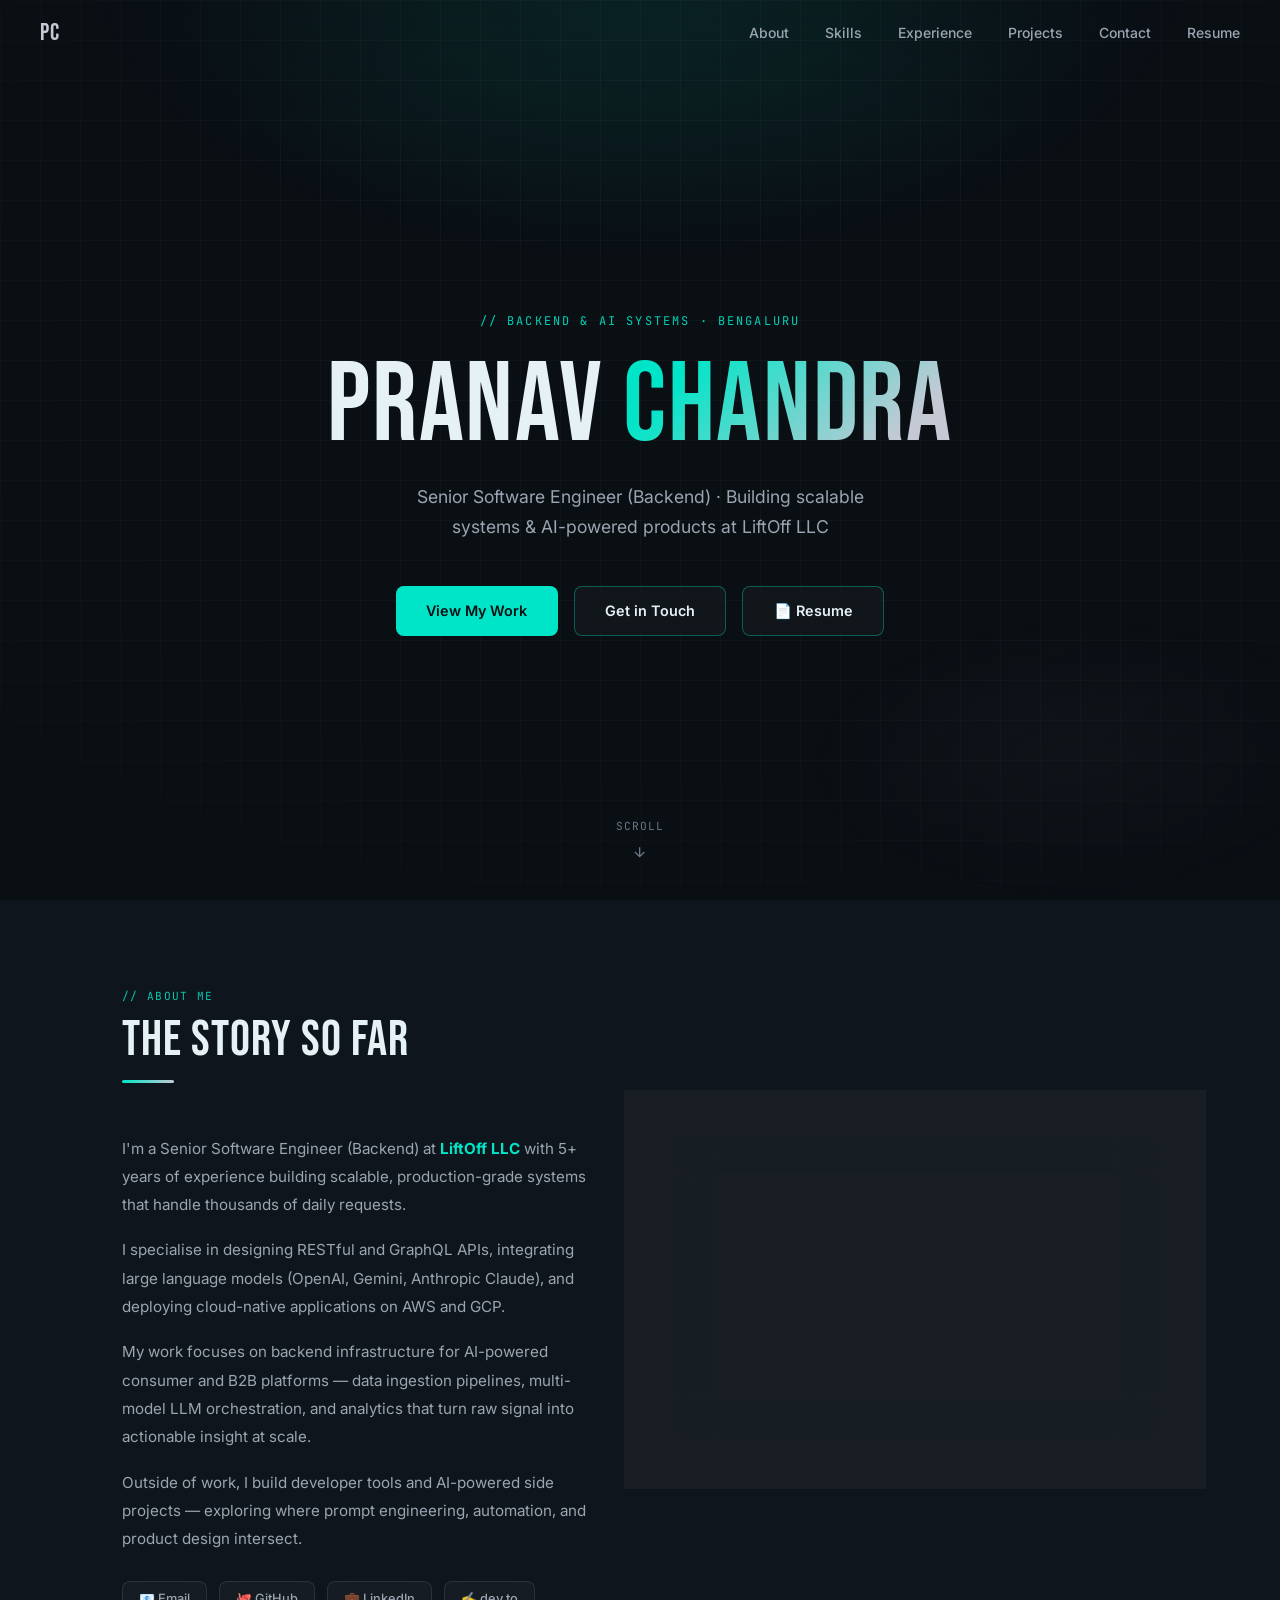
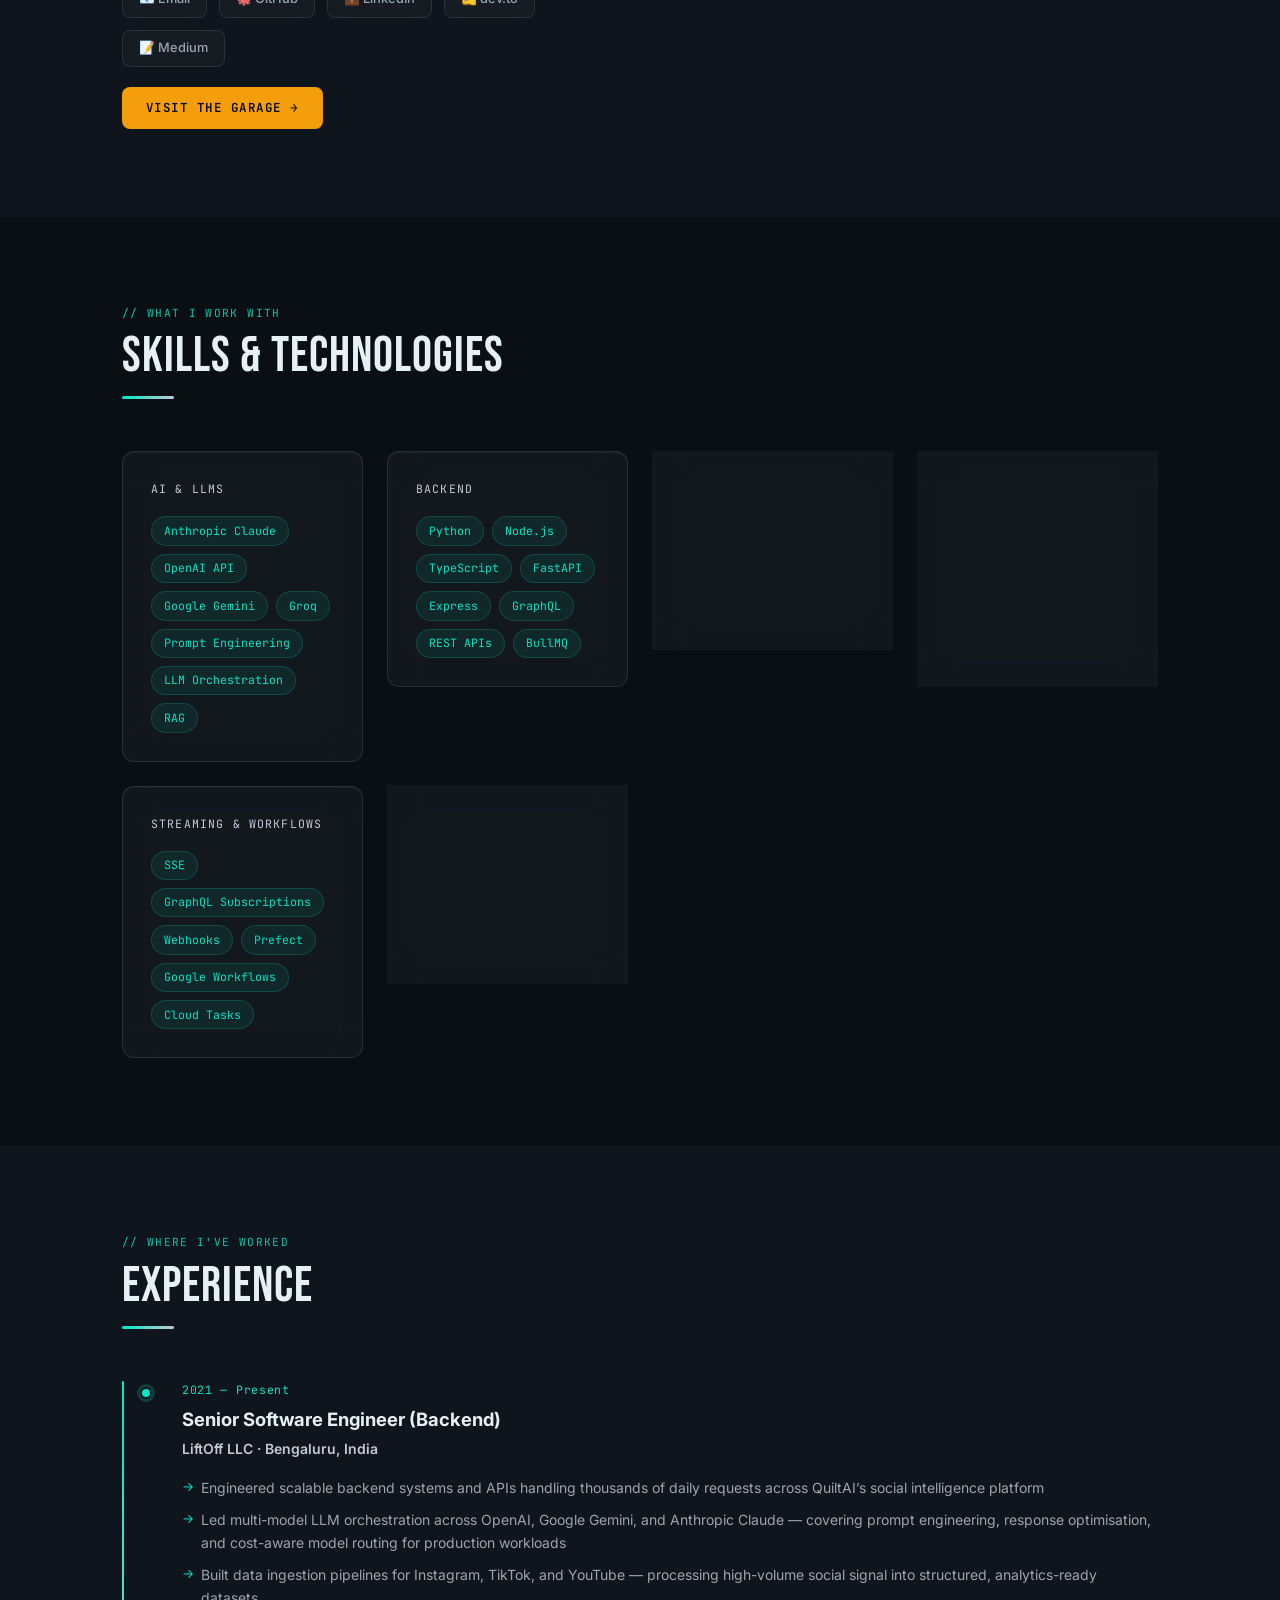
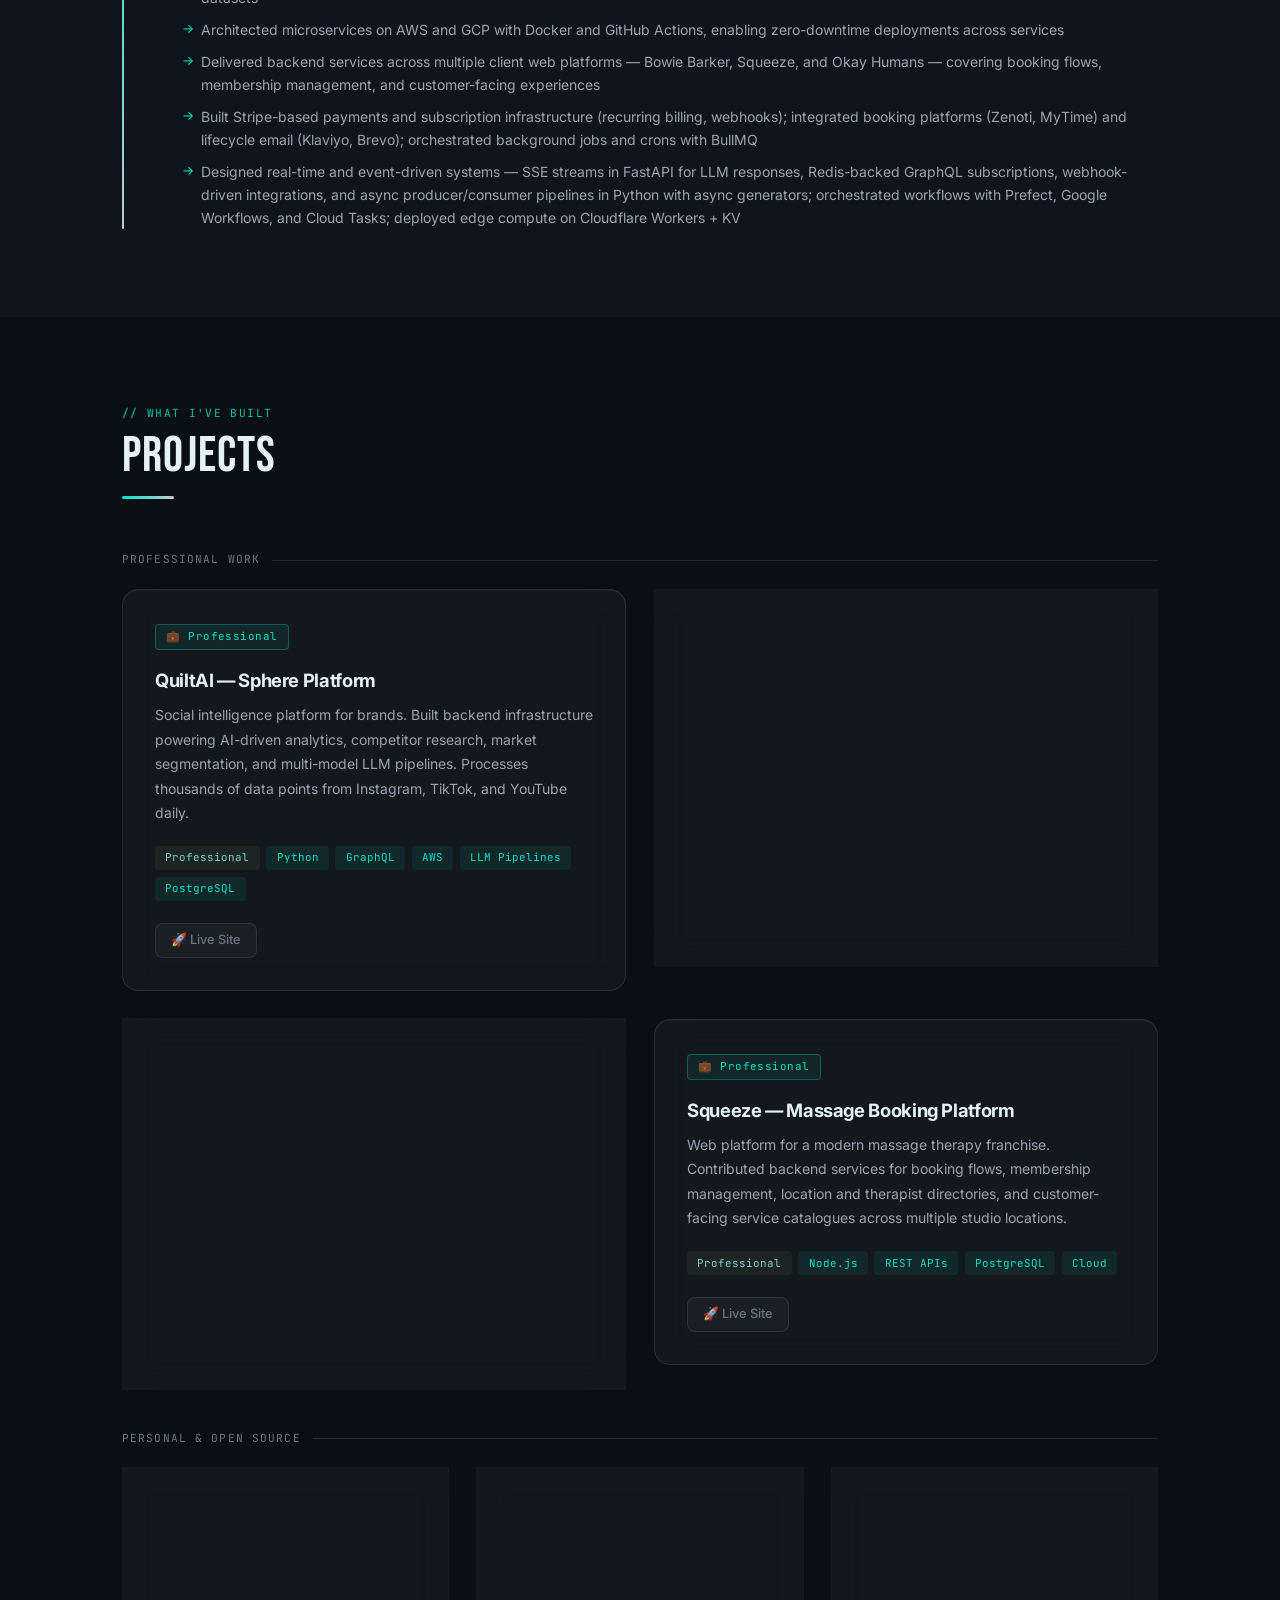
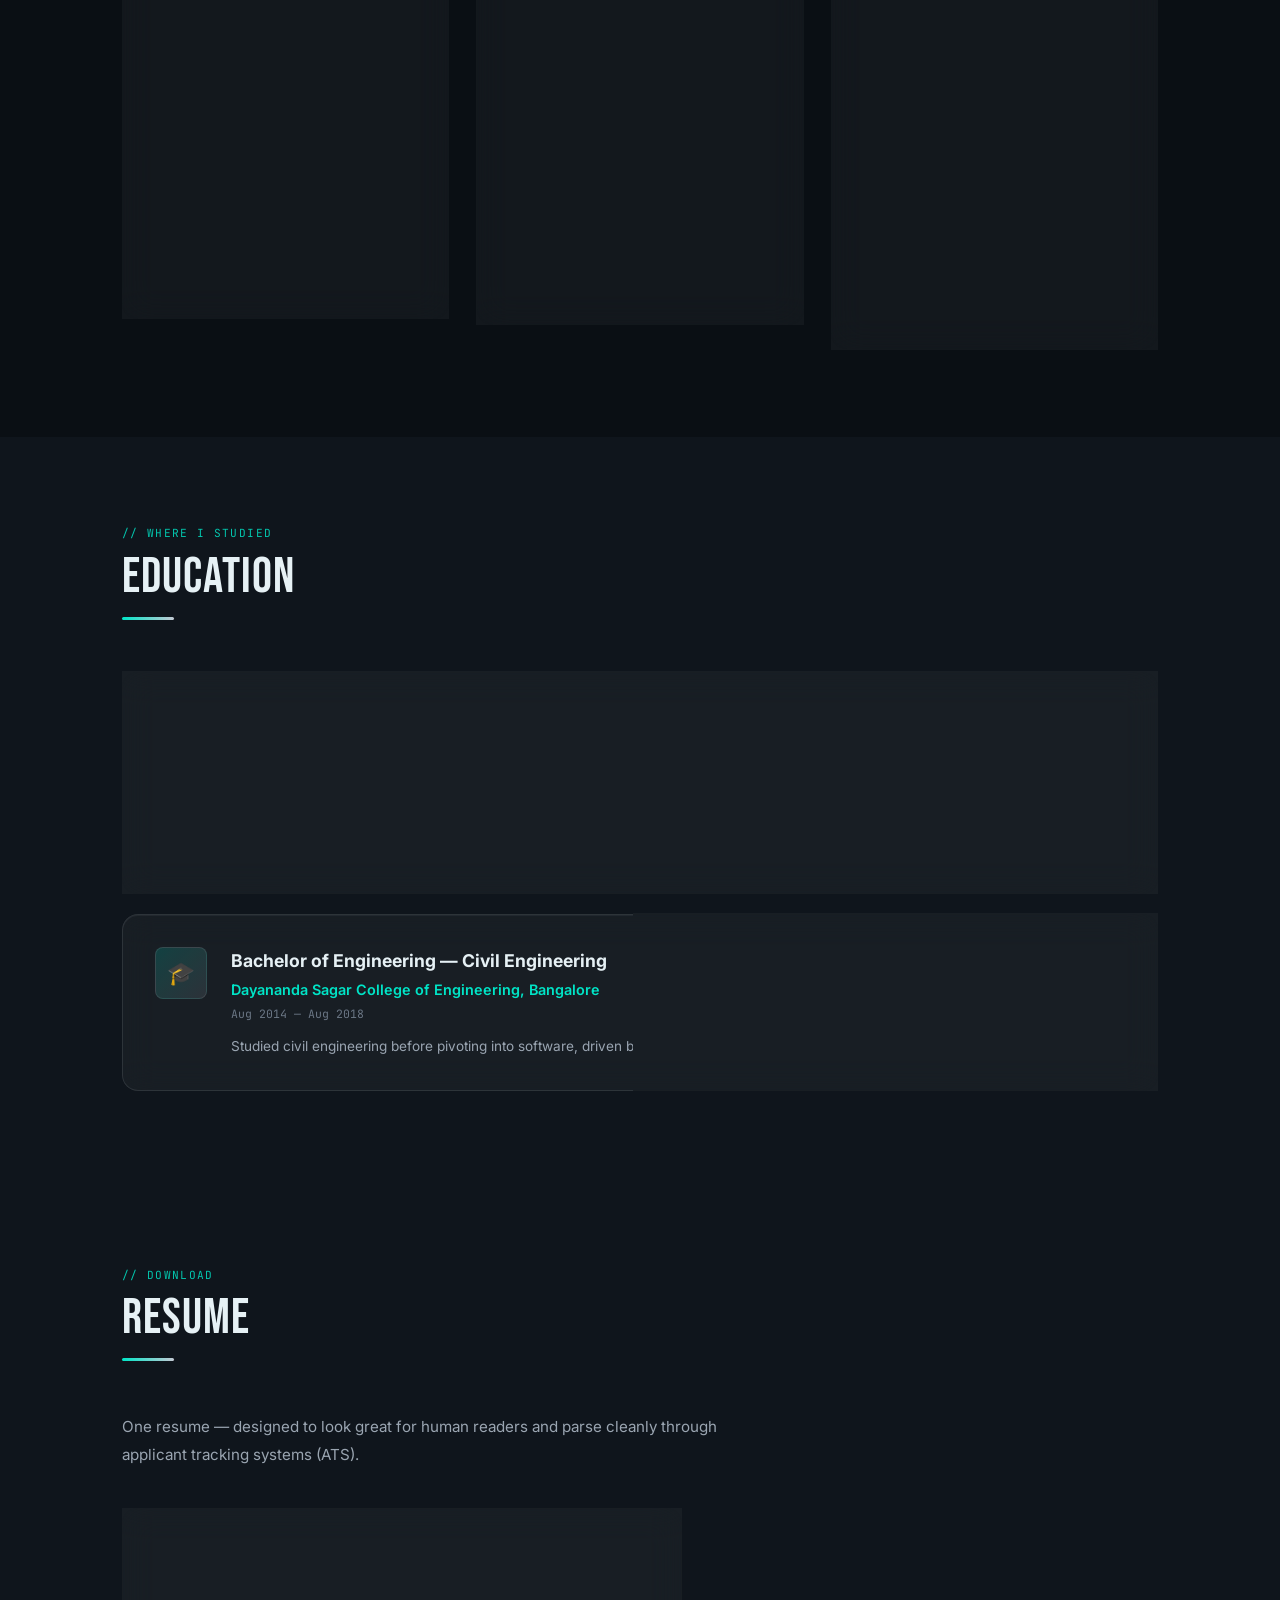
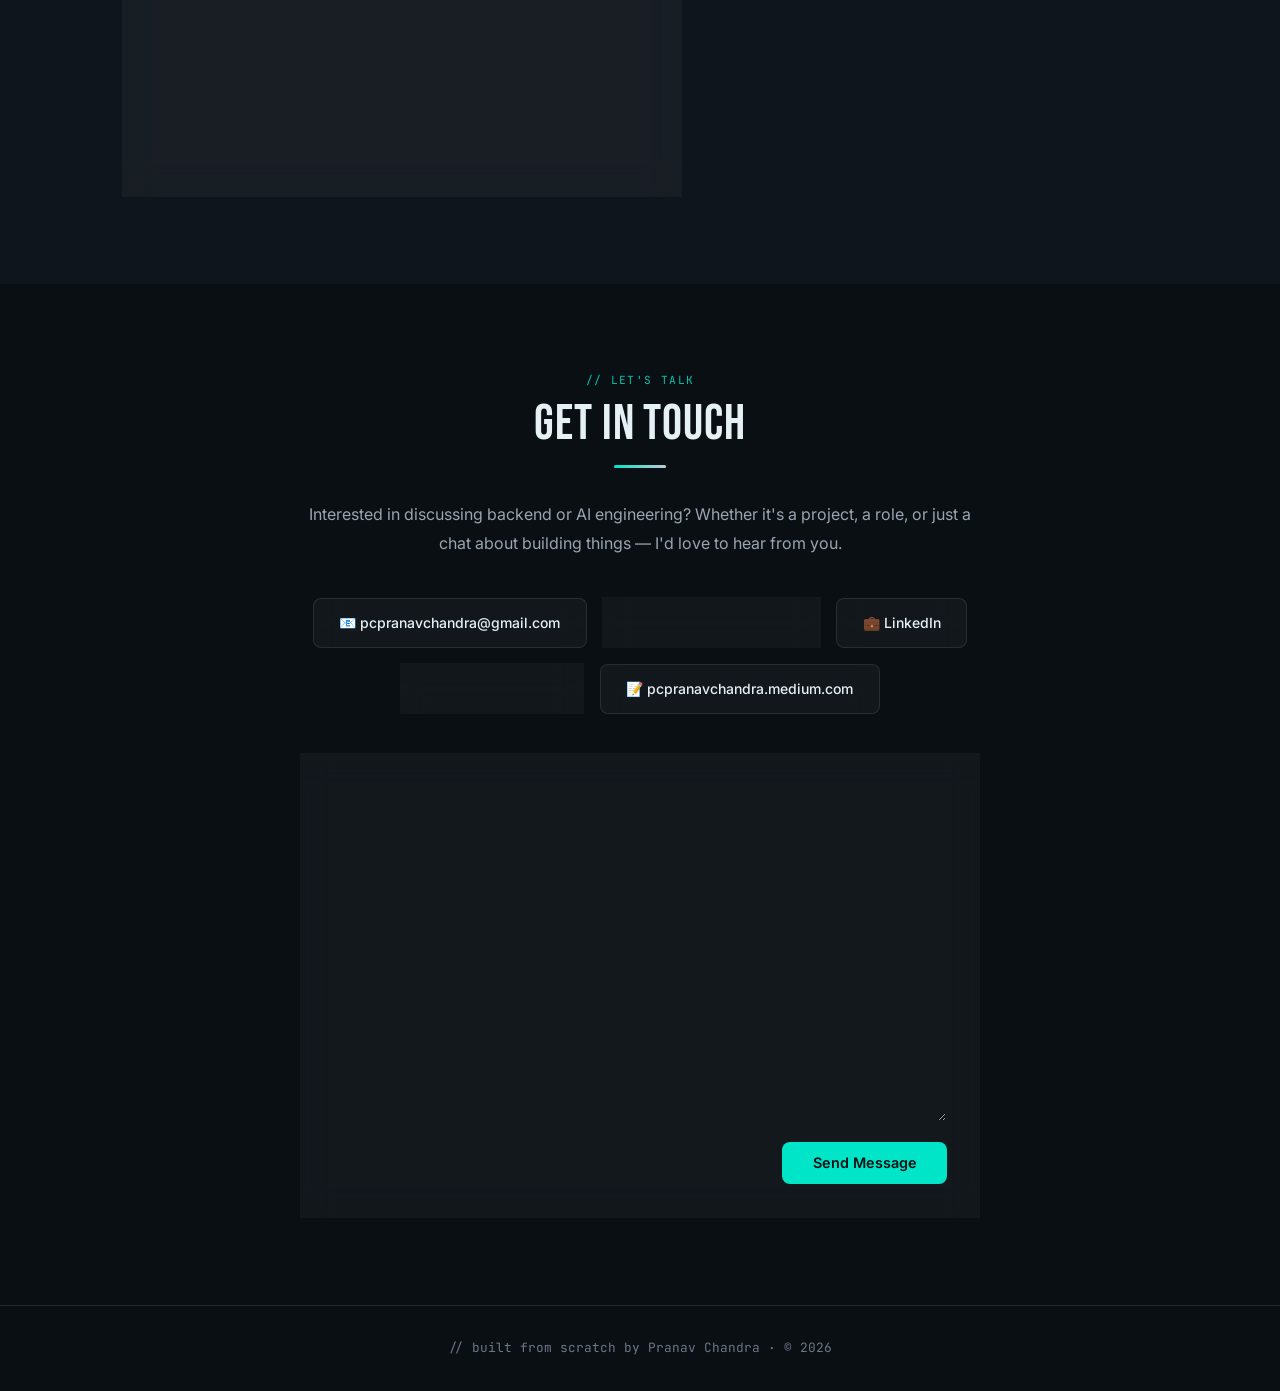
==== commit 9826297b: "Link Nuo's Play listing; add repo memory Nuo shipped to Google Play on 2026-09-14, so its card gains" ====
--- a/index.html
+++ b/index.html
@@ -346,7 +346,7 @@
           <article class="proj-card featured">
             <div class="proj-badge">&#11088; Personal &middot; Featured</div>
             <h3 class="proj-title">Nuo &mdash; Notes &amp; Tasks</h3>
-              <p class="proj-desc">Notion meets Microsoft To Do &mdash; a block-based editor and daily task manager in one fast, dark workspace. End-to-end encrypted groups, calendar sync, and a mobile-first PWA that ships as an Android app.</p>
+              <p class="proj-desc">Notion meets Microsoft To Do &mdash; a block-based editor and daily task manager in one fast, dark workspace. End-to-end encrypted groups, calendar sync, and a mobile-first PWA that ships as an Android app on Google Play.</p>
               <div class="proj-tech">
                 <span class="tech-tag">Next.js</span>
                 <span class="tech-tag">TypeScript</span>
@@ -355,6 +355,7 @@
                 <span class="tech-tag">E2E Encryption</span>
               </div>
               <div class="proj-links">
+                <a href="https://play.google.com/store/apps/details?id=app.nuo.twa" target="_blank" rel="noopener noreferrer" class="proj-link play"><img src="assets/google-play-icon.png" alt="" class="play-glyph" width="14" height="14" /> Google Play</a>
                 <a href="https://nuo-app.vercel.app/" target="_blank" rel="noopener noreferrer" class="proj-link">&#128640; Live Site</a>
               </div>
           </article>
--- a/styles.css
+++ b/styles.css
@@ -364,6 +364,9 @@
 }
 .proj-link:hover { border-color: var(--blue); color: var(--blue); background: var(--blue-dim); }
 
+/* Google Play glyph: official artwork, original colours, never redrawn. */
+.play-glyph { height: 14px; width: auto; display: block; flex: none; }
+
 /* ------ EDUCATION ------ */
 #education { background: var(--bg2); }
 .edu-card {
